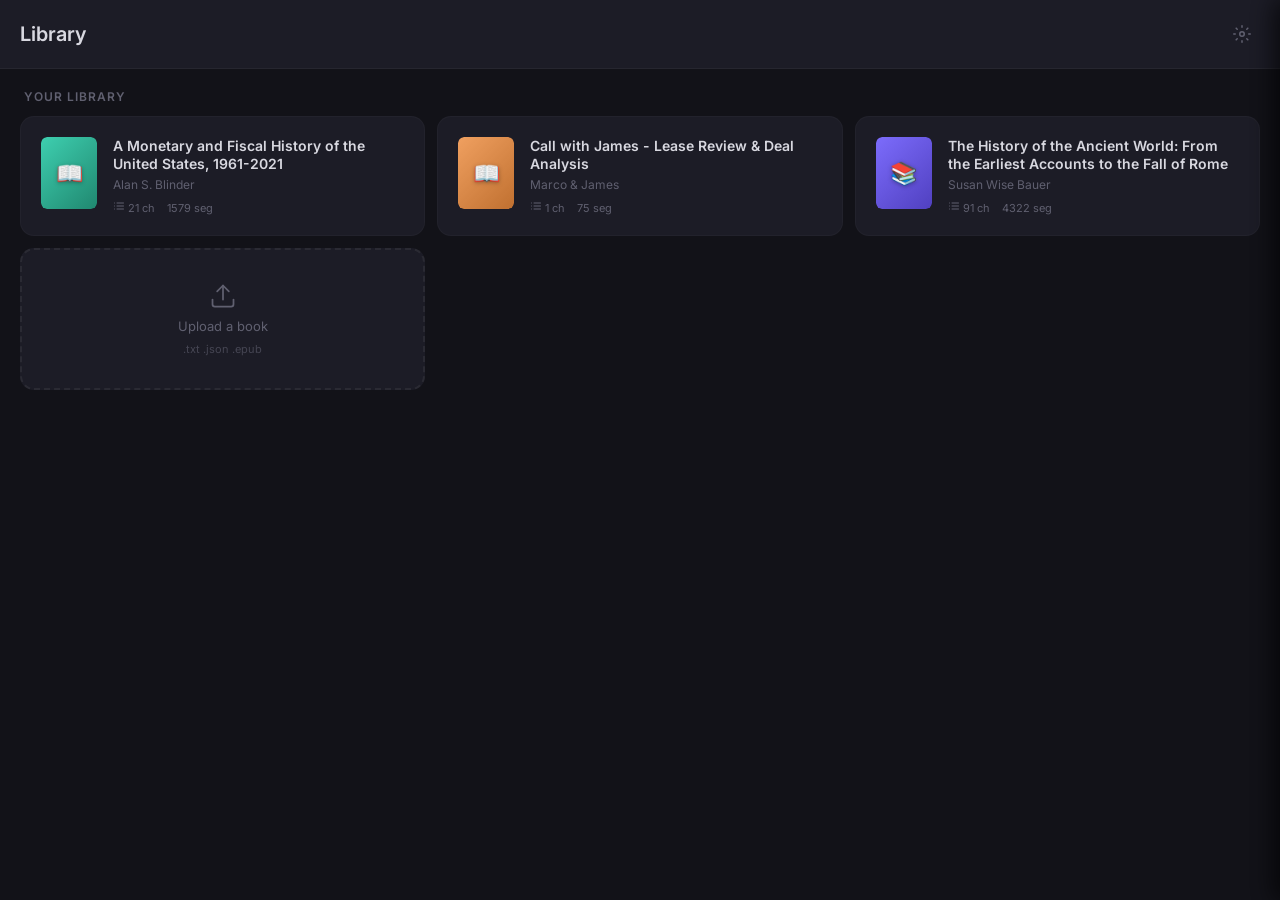
==== index.html @ 86adec60 "Tap shows menu only; Play button hides menu Mobile behavior changes: - Tap on text no longer toggles" ====
<!DOCTYPE html>
<html lang="en">
<head>
  <meta charset="UTF-8">
  <meta name="viewport" content="width=device-width, initial-scale=1.0, user-scalable=no">
  <meta name="theme-color" content="#121218">
  <meta name="apple-mobile-web-app-capable" content="yes">
  <meta name="apple-mobile-web-app-status-bar-style" content="black-translucent">
  <title>Read Aloud</title>
  <link rel="manifest" href="manifest.json">
  <link rel="icon" href="data:image/svg+xml,<svg xmlns='http://www.w3.org/2000/svg' viewBox='0 0 100 100'><text y='.9em' font-size='90'>&#x1F4D6;</text></svg>">
  <link href="https://fonts.googleapis.com/css2?family=Literata:opsz,wght@7..72,300;7..72,400;7..72,500;7..72,600&family=Inter:wght@400;500;600&display=swap" rel="stylesheet">
  <style>
    :root {
      --bg: #121218;
      --surface: #1c1c26;
      --surface-2: #242430;
      --surface-hover: #2a2a38;
      --text: #d8d8e0;
      --text-secondary: #9898a8;
      --text-muted: #606070;
      --accent: #7c6cfc;
      --accent-soft: rgba(124, 108, 252, 0.15);
      --accent-glow: rgba(124, 108, 252, 0.35);
      --highlight: rgba(124, 108, 252, 0.22);
      --speaker-1: #7c6cfc;
      --speaker-2: #3ecfb0;
      --speaker-3: #f0a060;
      --speaker-4: #e06090;
      --danger: #f06060;
      --radius: 14px;
      --radius-sm: 8px;
      --shadow: 0 8px 32px rgba(0,0,0,0.4);
      --font-body: 'Literata', Georgia, serif;
      --font-ui: 'Inter', -apple-system, BlinkMacSystemFont, sans-serif;
      --font-size: 16px;
      --line-height: 1.75;
    }
    [data-theme="light"] {
      --bg: #f8f6f2; --surface: #ffffff; --surface-2: #f0ede8; --surface-hover: #e8e5e0;
      --text: #2a2824; --text-secondary: #5a5850; --text-muted: #908880;
      --accent: #6050d8; --accent-soft: rgba(96,80,216,0.1); --accent-glow: rgba(96,80,216,0.25);
      --highlight: rgba(96,80,216,0.12); --shadow: 0 8px 32px rgba(0,0,0,0.06);
    }
    [data-theme="sepia"] {
      --bg: #f4ead5; --surface: #faf3e4; --surface-2: #efe5cf; --surface-hover: #e8ddc5;
      --text: #3d3428; --text-secondary: #6a5d4e; --text-muted: #9a8d7e;
      --accent: #a07040; --accent-soft: rgba(160,112,64,0.12); --accent-glow: rgba(160,112,64,0.25);
      --highlight: rgba(160,112,64,0.15); --shadow: 0 8px 32px rgba(80,60,20,0.08);
    }
    * { margin:0; padding:0; box-sizing:border-box; }
    body {
      font-family: var(--font-ui);
      background: var(--bg);
      color: var(--text);
      min-height: 100dvh;
      display: flex;
      flex-direction: column;
      transition: background 0.4s, color 0.4s;
      -webkit-tap-highlight-color: transparent;
      overflow: hidden;
    }

    /* ===== LIBRARY VIEW ===== */
    .view { display:none; flex-direction:column; height:100dvh; }
    .view.active { display:flex; }

    .lib-header {
      display:flex; align-items:center; justify-content:space-between;
      padding:16px 20px; background:var(--surface);
      border-bottom:1px solid rgba(128,128,128,0.1);
    }
    .lib-header h1 { font-size:20px; font-weight:600; }
    .lib-body { flex:1; overflow-y:auto; padding:20px; }

    .lib-section-title {
      font-size:12px; font-weight:600; text-transform:uppercase; letter-spacing:1px;
      color:var(--text-muted); margin:24px 0 12px; padding-left:4px;
    }
    .lib-section-title:first-child { margin-top:0; }

    .lib-grid {
      display:grid;
      grid-template-columns: repeat(auto-fill, minmax(280px, 1fr));
      gap:12px;
    }

    .book-card {
      background:var(--surface);
      border-radius:var(--radius);
      padding:20px;
      cursor:pointer;
      transition:all 0.2s;
      border:1px solid rgba(128,128,128,0.06);
      position:relative;
      display:flex;
      gap:16px;
    }
    .book-card:hover { background:var(--surface-hover); transform:translateY(-1px); box-shadow:var(--shadow); }

    .book-cover {
      width:56px; height:72px; border-radius:6px; flex-shrink:0;
      display:flex; align-items:center; justify-content:center;
      font-size:24px; position:relative; overflow:hidden;
    }
    .book-cover-gradient {
      position:absolute; inset:0;
      border-radius:6px;
    }
    .book-cover-icon {
      position:relative; z-index:1; font-size:22px; filter:drop-shadow(0 1px 2px rgba(0,0,0,0.3));
    }

    .book-info { flex:1; min-width:0; }
    .book-title {
      font-size:14px; font-weight:600; line-height:1.3;
      overflow:hidden; text-overflow:ellipsis;
      display:-webkit-box; -webkit-line-clamp:2; -webkit-box-orient:vertical;
    }
    .book-author { font-size:12px; color:var(--text-muted); margin-top:4px; }
    .book-meta {
      font-size:11px; color:var(--text-muted); margin-top:8px;
      display:flex; gap:12px; align-items:center;
    }
    .book-meta svg { width:12px; height:12px; stroke:currentColor; fill:none; stroke-width:2; }

    .book-progress-bar {
      width:100%; height:3px; background:var(--surface-2);
      border-radius:2px; margin-top:8px; overflow:hidden;
    }
    .book-progress-fill { height:100%; background:var(--accent); border-radius:2px; transition:width 0.3s; }

    .book-card-actions {
      position:absolute; top:12px; right:12px;
      display:flex; gap:4px; opacity:0; transition:opacity 0.2s;
    }
    .book-card:hover .book-card-actions { opacity:1; }

    .card-action-btn {
      width:28px; height:28px; border-radius:6px; border:none;
      background:var(--surface-2); color:var(--text-muted);
      cursor:pointer; display:flex; align-items:center; justify-content:center;
      transition:all 0.2s;
    }
    .card-action-btn:hover { background:var(--accent-soft); color:var(--accent); }
    .card-action-btn.danger:hover { background:rgba(240,96,96,0.12); color:var(--danger); }
    .card-action-btn svg { width:14px; height:14px; stroke:currentColor; fill:none; stroke-width:2; stroke-linecap:round; stroke-linejoin:round; }

    /* Upload card */
    .upload-card {
      background:var(--surface);
      border:2px dashed rgba(128,128,128,0.15);
      border-radius:var(--radius);
      padding:32px 20px;
      cursor:pointer;
      transition:all 0.2s;
      display:flex;
      flex-direction:column;
      align-items:center;
      justify-content:center;
      gap:8px;
      text-align:center;
      min-height:120px;
    }
    .upload-card:hover { border-color:var(--accent); background:var(--accent-soft); }
    .upload-card svg { width:28px; height:28px; stroke:var(--text-muted); fill:none; stroke-width:1.5; }
    .upload-card:hover svg { stroke:var(--accent); }
    .upload-card span { font-size:13px; color:var(--text-muted); }
    .upload-card:hover span { color:var(--accent); }
    .upload-card small { font-size:11px; color:var(--text-muted); opacity:0.6; }

    /* ===== READER VIEW ===== */
    .reader-header {
      display:flex; align-items:center; justify-content:space-between;
      padding:10px 20px; background:var(--surface);
      border-bottom:1px solid rgba(128,128,128,0.1);
      z-index:100; flex-shrink:0;
    }
    .reader-header-left { display:flex; align-items:center; gap:12px; min-width:0; }
    .reader-header-left h1 {
      font-size:15px; font-weight:600; white-space:nowrap;
      overflow:hidden; text-overflow:ellipsis; max-width:40vw;
    }
    .back-btn {
      background:none; border:none; color:var(--text-muted); cursor:pointer;
      padding:6px; border-radius:var(--radius-sm); transition:all 0.2s;
      display:flex; align-items:center;
    }
    .back-btn:hover { background:var(--surface-hover); color:var(--text); }
    .back-btn svg { width:20px; height:20px; stroke:currentColor; fill:none; stroke-width:2; stroke-linecap:round; stroke-linejoin:round; }

    .header-actions { display:flex; gap:4px; align-items:center; }

    .icon-btn {
      background:none; border:none; color:var(--text-muted); cursor:pointer;
      width:36px; height:36px; border-radius:var(--radius-sm); transition:all 0.2s;
      display:flex; align-items:center; justify-content:center; position:relative;
    }
    .icon-btn:hover { background:var(--surface-hover); color:var(--text); }
    .icon-btn.active { color:var(--accent); }
    .icon-btn svg { width:18px; height:18px; stroke:currentColor; fill:none; stroke-width:2; stroke-linecap:round; stroke-linejoin:round; }

    .badge { position:absolute; top:4px; right:4px; width:8px; height:8px; background:var(--accent); border-radius:50%; display:none; }
    .badge.show { display:block; }

    /* ===== Visual Summary View ===== */
    .summary-view { max-width:680px; margin:0 auto; padding:32px 24px 100px; }

    .summary-hero {
      background: linear-gradient(135deg, var(--accent-soft), rgba(124,108,252,0.05));
      border-radius: var(--radius);
      padding: 24px;
      margin-bottom: 24px;
      border-left: 4px solid var(--accent);
    }
    .summary-hero-period {
      font-size:11px; font-weight:600; text-transform:uppercase; letter-spacing:1.2px;
      color:var(--accent); margin-bottom:8px;
    }
    .summary-hero-idea {
      font-family:var(--font-body); font-size:18px; line-height:1.5;
      font-weight:500; color:var(--text);
    }

    .summary-section-title {
      font-size:12px; font-weight:600; text-transform:uppercase; letter-spacing:1px;
      color:var(--text-muted); margin:28px 0 14px; padding-left:4px;
    }

    .summary-card {
      background:var(--surface);
      border-radius:var(--radius);
      padding:18px;
      margin-bottom:10px;
      border:1px solid rgba(128,128,128,0.06);
      display:flex;
      gap:14px;
      transition: all 0.2s;
    }
    .summary-card:hover { background:var(--surface-hover); }

    .summary-card-icon {
      font-size:24px; flex-shrink:0; width:40px; height:40px;
      display:flex; align-items:center; justify-content:center;
      background:var(--accent-soft); border-radius:10px;
    }

    .summary-card-body { flex:1; min-width:0; }
    .summary-card-title { font-size:14px; font-weight:600; margin-bottom:4px; }
    .summary-card-text { font-size:13px; line-height:1.55; color:var(--text-secondary); }

    .summary-tags {
      display:flex; flex-wrap:wrap; gap:8px;
    }

    .summary-tag {
      padding:6px 14px; border-radius:20px;
      background:var(--surface); border:1px solid rgba(128,128,128,0.1);
      font-size:12px; color:var(--text-secondary);
    }

    .summary-figures {
      display:flex; flex-wrap:wrap; gap:8px;
    }

    .summary-figure {
      display:flex; align-items:center; gap:6px;
      padding:6px 12px; border-radius:var(--radius-sm);
      background:var(--surface); border:1px solid rgba(128,128,128,0.06);
      font-size:12px; color:var(--text-secondary);
    }

    .summary-figure-avatar {
      width:24px; height:24px; border-radius:50%;
      background:var(--accent-soft); display:flex; align-items:center; justify-content:center;
      font-size:11px; font-weight:600; color:var(--accent);
    }

    .summary-nav {
      display:flex; gap:8px; margin-top:24px;
    }

    .summary-nav-btn {
      flex:1; padding:12px; border-radius:var(--radius-sm); border:none;
      background:var(--surface); color:var(--text-secondary);
      font-size:13px; font-family:var(--font-ui); cursor:pointer;
      transition:all 0.2s; display:flex; align-items:center; justify-content:center; gap:6px;
    }
    .summary-nav-btn:hover { background:var(--surface-hover); color:var(--text); }
    .summary-nav-btn svg { width:16px; height:16px; stroke:currentColor; fill:none; stroke-width:2; }

    /* View toggle button highlight */
    .icon-btn.view-toggle.summary-active { color:var(--accent); background:var(--accent-soft); }

    /* ===== Chat bar (summary mode) ===== */
    .chat-bar {
      position:fixed; bottom:0; left:0; right:0;
      background:var(--surface); border-top:1px solid rgba(128,128,128,0.1);
      padding:10px 16px; padding-bottom:max(10px, env(safe-area-inset-bottom));
      z-index:100; display:none;
    }
    .chat-bar.show { display:block; }

    .chat-input-row {
      display:flex; gap:8px; align-items:flex-end; max-width:680px; margin:0 auto;
    }

    .chat-input {
      flex:1; padding:10px 14px; border-radius:20px;
      border:1px solid rgba(128,128,128,0.15); background:var(--surface-2);
      color:var(--text); font-size:14px; font-family:var(--font-ui);
      outline:none; resize:none; max-height:100px; min-height:40px;
      line-height:1.4; transition:border-color 0.2s;
    }
    .chat-input:focus { border-color:var(--accent); }
    .chat-input::placeholder { color:var(--text-muted); }

    .chat-send {
      width:40px; height:40px; border-radius:50%; border:none;
      background:var(--accent); color:white; cursor:pointer;
      display:flex; align-items:center; justify-content:center;
      transition:all 0.2s; flex-shrink:0;
    }
    .chat-send:hover { box-shadow:0 2px 12px var(--accent-glow); }
    .chat-send:disabled { opacity:0.4; cursor:not-allowed; }
    .chat-send svg { width:18px; height:18px; stroke:currentColor; fill:none; stroke-width:2; stroke-linecap:round; stroke-linejoin:round; }

    /* Chat messages in summary view */
    .chat-history {
      max-width:680px; margin:0 auto; padding:0 24px;
    }

    .chat-msg {
      margin-bottom:12px; padding:10px 14px; border-radius:var(--radius);
      font-size:13px; line-height:1.5; max-width:85%;
    }

    .chat-msg.user {
      background:var(--accent); color:white;
      margin-left:auto; border-bottom-right-radius:4px;
    }

    .chat-msg.ai {
      background:var(--surface); color:var(--text-secondary);
      border:1px solid rgba(128,128,128,0.08);
      border-bottom-left-radius:4px;
    }

    .chat-msg.ai .chat-thinking {
      display:inline-flex; gap:4px; align-items:center;
    }

    .chat-msg.ai .chat-thinking span {
      width:6px; height:6px; background:var(--text-muted); border-radius:50%;
      animation:chatPulse 1.2s ease-in-out infinite;
    }
    .chat-msg.ai .chat-thinking span:nth-child(2) { animation-delay:0.2s; }
    .chat-msg.ai .chat-thinking span:nth-child(3) { animation-delay:0.4s; }

    @keyframes chatPulse {
      0%,80%,100% { opacity:0.3; transform:scale(0.8); }
      40% { opacity:1; transform:scale(1); }
    }

    /* API key setting */
    .api-key-input {
      background:var(--surface-2); color:var(--text); border:1px solid rgba(128,128,128,0.15);
      padding:6px 10px; border-radius:var(--radius-sm); font-size:12px;
      font-family:var(--font-ui); width:100%; outline:none;
      letter-spacing:1px;
    }
    .api-key-input:focus { border-color:var(--accent); }

    .api-key-status {
      font-size:11px; margin-top:4px; display:flex; align-items:center; gap:4px;
    }
    .api-key-dot { width:6px; height:6px; border-radius:50%; }
    .api-key-dot.set { background:#3ecfb0; }
    .api-key-dot.unset { background:var(--text-muted); }

    /* Summary generating overlay */
    .summary-generating {
      display:flex; align-items:center; justify-content:center; gap:10px;
      padding:20px; color:var(--text-muted); font-size:13px;
    }
    .summary-generating .spinner { width:20px; height:20px; border-width:2px; }

    /* ===== Instructions editor ===== */
    .instructions-textarea {
      width:100%; min-height:180px; padding:12px 14px; border-radius:var(--radius-sm);
      border:1px solid rgba(128,128,128,0.15); background:var(--surface-2);
      color:var(--text); font-size:13px; font-family:var(--font-ui);
      line-height:1.7; outline:none; resize:vertical; transition:border-color 0.2s;
    }
    .instructions-textarea:focus { border-color:var(--accent); }
    .instructions-textarea::placeholder { color:var(--text-muted); }

    .instructions-hint {
      font-size:11px; color:var(--text-muted); margin-top:6px; line-height:1.5;
    }

    .process-all-btn {
      width:100%; padding:12px; border-radius:var(--radius-sm); border:none;
      background:var(--accent); color:white; font-size:13px; font-weight:500;
      font-family:var(--font-ui); cursor:pointer; transition:all 0.2s;
      display:flex; align-items:center; justify-content:center; gap:8px;
      margin-top:12px;
    }
    .process-all-btn:hover { box-shadow:0 4px 16px var(--accent-glow); }
    .process-all-btn:disabled { opacity:0.5; cursor:not-allowed; }
    .process-all-btn svg { width:16px; height:16px; stroke:currentColor; fill:none; stroke-width:2; }

    .process-progress {
      margin-top:10px; display:none;
    }
    .process-progress.show { display:block; }
    .process-progress-text { font-size:12px; color:var(--text-muted); margin-bottom:6px; }
    .process-progress-bar {
      width:100%; height:6px; background:var(--surface-2); border-radius:3px; overflow:hidden;
    }
    .process-progress-fill {
      height:100%; background:var(--accent); border-radius:3px; transition:width 0.3s;
    }
    .process-progress-log {
      margin-top:8px; max-height:120px; overflow-y:auto;
      font-size:11px; color:var(--text-muted); line-height:1.6;
    }
    .process-progress-log .log-ok { color:#3ecfb0; }
    .process-progress-log .log-err { color:var(--danger); }

    /* ===== Account section ===== */
    .account-box {
      background: linear-gradient(135deg, var(--accent-soft), rgba(62,207,176,0.08));
      border-radius: var(--radius);
      padding: 16px;
      margin-bottom: 16px;
      border: 1px solid rgba(128,128,128,0.08);
    }

    .account-signed-out, .account-signed-in { display:none; }
    .account-box.signed-out .account-signed-out { display:block; }
    .account-box.signed-in .account-signed-in { display:block; }

    .account-title {
      font-size:14px; font-weight:600; margin-bottom:4px;
      display:flex; align-items:center; gap:8px;
    }
    .account-subtitle { font-size:12px; color:var(--text-secondary); margin-bottom:12px; line-height:1.5; }

    .google-signin-btn {
      width:100%; padding:10px 16px; border-radius:var(--radius-sm); border:none;
      background:#fff; color:#1f1f1f; cursor:pointer;
      font-size:14px; font-weight:500; font-family:var(--font-ui);
      display:flex; align-items:center; justify-content:center; gap:10px;
      transition:all 0.2s; box-shadow:0 1px 3px rgba(0,0,0,0.12);
    }
    .google-signin-btn:hover { box-shadow:0 2px 8px rgba(0,0,0,0.16); }
    .google-signin-btn:disabled { opacity:0.5; cursor:not-allowed; }
    .google-signin-btn svg { width:18px; height:18px; }

    .setup-firebase-btn {
      width:100%; padding:10px 16px; border-radius:var(--radius-sm); border:none;
      background:var(--surface-2); color:var(--text); cursor:pointer;
      font-size:13px; font-family:var(--font-ui); transition:all 0.2s;
      margin-top:8px;
    }
    .setup-firebase-btn:hover { background:var(--surface-hover); }

    .user-info {
      display:flex; align-items:center; gap:12px; margin-bottom:12px;
    }
    .user-avatar {
      width:40px; height:40px; border-radius:50%;
      background:var(--accent); color:white;
      display:flex; align-items:center; justify-content:center;
      font-weight:600; font-size:16px; flex-shrink:0;
      background-size:cover; background-position:center;
    }
    .user-details { flex:1; min-width:0; }
    .user-name { font-size:14px; font-weight:600; overflow:hidden; text-overflow:ellipsis; white-space:nowrap; }
    .user-email { font-size:12px; color:var(--text-muted); overflow:hidden; text-overflow:ellipsis; white-space:nowrap; }

    .sync-status {
      font-size:11px; color:var(--text-muted); display:flex; align-items:center; gap:6px;
      margin-top:8px;
    }
    .sync-status .sync-dot {
      width:8px; height:8px; border-radius:50%; background:#3ecfb0;
    }
    .sync-status.syncing .sync-dot { background:var(--accent); animation:chatPulse 1s ease-in-out infinite; }
    .sync-status.error .sync-dot { background:var(--danger); }

    .sign-out-btn {
      width:100%; padding:8px 16px; border-radius:var(--radius-sm); border:1px solid rgba(128,128,128,0.15);
      background:none; color:var(--text-secondary); cursor:pointer;
      font-size:12px; font-family:var(--font-ui); transition:all 0.2s;
    }
    .sign-out-btn:hover { background:var(--surface-hover); color:var(--text); }

    /* Firebase setup modal */
    .setup-modal-overlay {
      display:none; position:fixed; inset:0; background:rgba(0,0,0,0.6); backdrop-filter:blur(4px);
      z-index:600; align-items:center; justify-content:center; padding:20px;
    }
    .setup-modal-overlay.show { display:flex; }

    .setup-modal {
      background:var(--surface); border-radius:var(--radius); max-width:520px; width:100%;
      max-height:90vh; overflow-y:auto;
    }
    .setup-modal-header {
      display:flex; align-items:center; justify-content:space-between;
      padding:16px 20px; border-bottom:1px solid rgba(128,128,128,0.1);
      position:sticky; top:0; background:var(--surface); z-index:1;
    }
    .setup-modal-header h3 { font-size:16px; font-weight:600; }
    .setup-modal-body { padding:20px; }

    .setup-step {
      margin-bottom:16px; padding-left:28px; position:relative;
    }
    .setup-step-num {
      position:absolute; left:0; top:0;
      width:22px; height:22px; border-radius:50%;
      background:var(--accent-soft); color:var(--accent);
      display:flex; align-items:center; justify-content:center;
      font-weight:600; font-size:12px;
    }
    .setup-step-title { font-size:13px; font-weight:600; margin-bottom:4px; }
    .setup-step-body { font-size:12px; color:var(--text-secondary); line-height:1.6; }
    .setup-step-body a { color:var(--accent); text-decoration:none; }
    .setup-step-body a:hover { text-decoration:underline; }
    .setup-step-body code {
      background:var(--surface-2); padding:2px 6px; border-radius:4px;
      font-family:Consolas, monospace; font-size:11px;
    }

    .firebase-config-textarea {
      width:100%; min-height:140px; padding:12px; border-radius:var(--radius-sm);
      border:1px solid rgba(128,128,128,0.15); background:var(--surface-2);
      color:var(--text); font-size:11px; font-family:Consolas, monospace;
      line-height:1.5; outline:none; resize:vertical; margin-top:12px;
    }
    .firebase-config-textarea:focus { border-color:var(--accent); }

    .setup-modal-actions {
      display:flex; gap:8px; margin-top:16px;
    }
    .setup-modal-actions button {
      flex:1; padding:10px 16px; border-radius:var(--radius-sm); border:none;
      font-size:13px; font-family:var(--font-ui); cursor:pointer; transition:all 0.2s;
    }
    .setup-modal-cancel { background:var(--surface-2); color:var(--text-muted); }
    .setup-modal-cancel:hover { background:var(--surface-hover); color:var(--text); }
    .setup-modal-save { background:var(--accent); color:white; }
    .setup-modal-save:hover { box-shadow:0 2px 12px var(--accent-glow); }
    .setup-modal-save:disabled { opacity:0.5; cursor:not-allowed; }

    /* Reader area */
    .reader { flex:1; overflow-y:auto; overflow-x:hidden; scroll-behavior:smooth; overscroll-behavior:contain; }
    .reader-content { max-width:680px; margin:0 auto; padding:32px 24px 280px; }

    .seg {
      margin-bottom:20px; padding:14px 18px; border-radius:var(--radius);
      border-left:3px solid transparent; transition:all 0.35s; cursor:pointer; position:relative;
    }
    .seg:hover { background:var(--accent-soft); }
    .seg.active { background:var(--highlight); border-left-color:var(--accent); }

    .seg-speaker {
      font-family:var(--font-ui); font-size:11px; font-weight:600;
      text-transform:uppercase; letter-spacing:0.8px; margin-bottom:6px;
      display:flex; align-items:center; gap:8px;
    }
    .seg-speaker .ts { font-weight:400; opacity:0.5; font-variant-numeric:tabular-nums; letter-spacing:0; }

    .seg-body {
      font-family:var(--font-body); font-size:var(--font-size);
      line-height:var(--line-height); color:var(--text);
    }
    .seg-body .sentence { transition:background 0.25s; border-radius:3px; padding:0 1px; }
    .seg.active .sentence.current { background:var(--accent-glow); }

    .seg.bookmarked::before {
      content:''; position:absolute; top:10px; right:10px;
      width:7px; height:7px; background:var(--accent); border-radius:50%;
    }

    /* Controls */
    .controls-wrapper {
      position:fixed; bottom:0; left:0; right:0; background:var(--surface);
      border-top:1px solid rgba(128,128,128,0.1); z-index:100;
      padding-bottom:max(12px, env(safe-area-inset-bottom)); transition:background 0.4s;
    }

    .progress-bar { width:100%; height:32px; padding:12px 20px 0; cursor:pointer; display:flex; align-items:flex-start; }
    .progress-track { width:100%; height:4px; background:var(--surface-2); border-radius:2px; position:relative; transition:height 0.15s; }
    .progress-bar:hover .progress-track { height:6px; }
    .progress-fill { height:100%; background:var(--accent); border-radius:2px; transition:width 0.3s; position:relative; }
    .progress-fill::after {
      content:''; position:absolute; right:-7px; top:50%; transform:translateY(-50%) scale(0);
      width:14px; height:14px; background:var(--accent); border-radius:50%;
      transition:transform 0.15s; box-shadow:0 0 8px var(--accent-glow);
    }
    .progress-bar:hover .progress-fill::after { transform:translateY(-50%) scale(1); }

    .progress-meta { display:flex; justify-content:space-between; padding:4px 20px 0; font-size:11px; color:var(--text-muted); font-variant-numeric:tabular-nums; }

    .controls { display:flex; align-items:center; justify-content:center; gap:8px; padding:8px 0 4px; }

    .ctrl {
      background:none; border:none; color:var(--text-secondary); cursor:pointer;
      border-radius:50%; display:flex; align-items:center; justify-content:center; transition:all 0.2s;
    }
    .ctrl:hover { color:var(--text); transform:scale(1.08); }
    .ctrl:active { transform:scale(0.94); }
    .ctrl svg { stroke:currentColor; fill:none; stroke-width:2; stroke-linecap:round; stroke-linejoin:round; }
    .ctrl.sm { width:36px; height:36px; }
    .ctrl.sm svg { width:18px; height:18px; }
    .ctrl.md { width:44px; height:44px; }
    .ctrl.md svg { width:22px; height:22px; }
    .ctrl.play-btn {
      width:56px; height:56px; background:var(--accent); color:white;
      box-shadow:0 4px 20px var(--accent-glow);
    }
    .ctrl.play-btn:hover { box-shadow:0 6px 28px var(--accent-glow); }
    .ctrl.play-btn svg { width:24px; height:24px; fill:white; stroke:white; }

    .controls-meta { display:flex; align-items:center; justify-content:center; gap:20px; padding:4px 0; }

    .meta-chip {
      font-size:12px; font-weight:500; color:var(--text-muted); cursor:pointer;
      padding:4px 10px; border-radius:6px; border:none; background:none;
      transition:all 0.2s; font-family:var(--font-ui); display:flex; align-items:center; gap:5px;
    }
    .meta-chip:hover { background:var(--surface-hover); color:var(--text); }
    .meta-chip.active { color:var(--accent); }
    .meta-chip svg { width:14px; height:14px; stroke:currentColor; fill:none; stroke-width:2; stroke-linecap:round; stroke-linejoin:round; }

    .kb-hint { text-align:center; padding:2px 0 6px; font-size:10px; color:var(--text-muted); opacity:0.6; }
    .kb-hint kbd { background:var(--surface-2); padding:1px 5px; border-radius:3px; font-family:var(--font-ui); font-size:9px; }

    /* ===== Panels ===== */
    .panel-overlay { display:none; position:fixed; inset:0; background:rgba(0,0,0,0.5); z-index:200; backdrop-filter:blur(4px); }
    .panel-overlay.show { display:block; }

    .panel { position:fixed; z-index:201; background:var(--surface); overflow-y:auto; transition:transform 0.3s ease; }
    .panel-right { top:0; right:0; bottom:0; width:320px; max-width:88vw; box-shadow:-4px 0 24px rgba(0,0,0,0.3); transform:translateX(100%); }
    .panel-right.show { transform:translateX(0); }
    .panel-top { top:0; left:0; right:0; max-height:70vh; border-radius:0 0 var(--radius) var(--radius); box-shadow:0 4px 24px rgba(0,0,0,0.3); transform:translateY(-100%); }
    .panel-top.show { transform:translateY(0); }

    .panel-header {
      display:flex; align-items:center; justify-content:space-between;
      padding:16px 20px; border-bottom:1px solid rgba(128,128,128,0.1);
      position:sticky; top:0; background:var(--surface); z-index:1;
    }
    .panel-header h3 { font-size:15px; font-weight:600; }
    .panel-body { padding:12px 16px; }

    .toc-item {
      display:flex; align-items:center; gap:12px; padding:10px 12px;
      border-radius:var(--radius-sm); cursor:pointer; transition:background 0.2s; font-size:13px;
    }
    .toc-item:hover { background:var(--surface-hover); }
    .toc-item.current { color:var(--accent); font-weight:500; }
    .toc-num { font-size:11px; color:var(--text-muted); min-width:24px; font-variant-numeric:tabular-nums; }
    .toc-text { flex:1; overflow:hidden; text-overflow:ellipsis; white-space:nowrap; }

    .bm-item { padding:10px 12px; border-radius:var(--radius-sm); cursor:pointer; transition:background 0.2s; margin-bottom:4px; }
    .bm-item:hover { background:var(--surface-hover); }
    .bm-item-speaker { font-size:11px; font-weight:600; text-transform:uppercase; letter-spacing:0.5px; }
    .bm-item-text { font-size:13px; color:var(--text-secondary); margin-top:4px; display:-webkit-box; -webkit-line-clamp:2; -webkit-box-orient:vertical; overflow:hidden; }
    .bm-item-remove { float:right; cursor:pointer; color:var(--text-muted); font-size:12px; padding:2px 6px; border-radius:4px; }
    .bm-item-remove:hover { background:rgba(240,96,96,0.15); color:var(--danger); }

    /* Settings */
    .setting-row { display:flex; align-items:center; justify-content:space-between; padding:12px 0; border-bottom:1px solid rgba(128,128,128,0.06); }
    .setting-label { font-size:13px; color:var(--text-secondary); }
    .setting-control { display:flex; align-items:center; gap:8px; }

    .theme-btn { width:32px; height:32px; border-radius:50%; border:2px solid transparent; cursor:pointer; transition:all 0.2s; }
    .theme-btn:hover { transform:scale(1.1); }
    .theme-btn.active { border-color:var(--accent); }
    .theme-btn[data-t="dark"] { background:#1c1c26; }
    .theme-btn[data-t="light"] { background:#f8f6f2; }
    .theme-btn[data-t="sepia"] { background:#f4ead5; }

    .font-btn {
      width:32px; height:32px; border-radius:var(--radius-sm); border:1px solid rgba(128,128,128,0.2);
      background:none; color:var(--text); cursor:pointer; font-family:var(--font-ui);
      font-weight:600; font-size:14px; display:flex; align-items:center; justify-content:center; transition:all 0.2s;
    }
    .font-btn:hover { background:var(--surface-hover); }
    .font-size-label { font-size:13px; font-variant-numeric:tabular-nums; min-width:36px; text-align:center; }

    .speed-picker { display:flex; gap:4px; flex-wrap:wrap; padding:8px 0; }
    .speed-opt {
      padding:6px 12px; border-radius:6px; border:1px solid rgba(128,128,128,0.15);
      background:none; color:var(--text-secondary); cursor:pointer; font-size:13px;
      font-family:var(--font-ui); transition:all 0.2s;
    }
    .speed-opt:hover { background:var(--surface-hover); }
    .speed-opt.active { background:var(--accent-soft); color:var(--accent); border-color:var(--accent); }

    .sleep-display { display:flex; gap:6px; flex-wrap:wrap; }
    .sleep-opt {
      padding:6px 14px; border-radius:20px; border:1px solid rgba(128,128,128,0.15);
      background:none; color:var(--text-secondary); cursor:pointer; font-size:12px;
      font-family:var(--font-ui); transition:all 0.2s;
    }
    .sleep-opt:hover { background:var(--surface-hover); }
    .sleep-opt.active { background:var(--accent-soft); color:var(--accent); border-color:var(--accent); }

    .voice-select {
      background:var(--surface-2); color:var(--text); border:1px solid rgba(128,128,128,0.15);
      padding:6px 10px; border-radius:var(--radius-sm); font-size:13px;
      font-family:var(--font-ui); cursor:pointer; width:100%; outline:none;
    }

    /* Toast */
    .toast {
      position:fixed; bottom:260px; left:50%; transform:translateX(-50%) translateY(12px);
      background:var(--surface-2); color:var(--text); padding:10px 20px; border-radius:var(--radius-sm);
      font-size:13px; box-shadow:var(--shadow); opacity:0; transition:all 0.3s; z-index:400; pointer-events:none;
    }
    .toast.show { opacity:1; transform:translateX(-50%) translateY(0); }

    /* Confirm dialog */
    .confirm-overlay {
      display:none; position:fixed; inset:0; background:rgba(0,0,0,0.6);
      z-index:500; align-items:center; justify-content:center; backdrop-filter:blur(4px);
    }
    .confirm-overlay.show { display:flex; }
    .confirm-box { background:var(--surface); border-radius:var(--radius); padding:24px; max-width:360px; width:90%; text-align:center; }
    .confirm-box h3 { margin-bottom:8px; }
    .confirm-box p { font-size:13px; color:var(--text-secondary); margin-bottom:20px; }
    .confirm-actions { display:flex; gap:8px; justify-content:center; }
    .confirm-btn {
      padding:8px 24px; border-radius:var(--radius-sm); border:none; cursor:pointer;
      font-size:13px; font-family:var(--font-ui); transition:all 0.2s;
    }
    .confirm-btn.cancel { background:var(--surface-2); color:var(--text-muted); }
    .confirm-btn.cancel:hover { background:var(--surface-hover); color:var(--text); }
    .confirm-btn.danger { background:rgba(240,96,96,0.15); color:var(--danger); }
    .confirm-btn.danger:hover { background:rgba(240,96,96,0.25); }

    /* Scrollbar */
    .reader::-webkit-scrollbar, .lib-body::-webkit-scrollbar { width:5px; }
    .reader::-webkit-scrollbar-track, .lib-body::-webkit-scrollbar-track { background:transparent; }
    .reader::-webkit-scrollbar-thumb, .lib-body::-webkit-scrollbar-thumb { background:rgba(128,128,128,0.15); border-radius:3px; }

    /* Responsive */
    @media (max-width:480px) {
      .lib-header { padding:12px 16px; }
      .reader-header { padding:8px 14px; }
      .kb-hint { display:none; }
      .lib-grid { grid-template-columns:1fr; }
      .book-card-actions { opacity:1; }
    }
    @media (min-width:1024px) {
      .reader-content { max-width:720px; padding:48px 32px 300px; }
      .lib-grid { grid-template-columns:repeat(auto-fill, minmax(320px, 1fr)); }
    }

    /* ===== Mobile Minimal Mode (text reader only) ===== */
    @media (max-width:768px) {
      /* Chrome overlays the text as a floating layer - never affects layout */
      body.reader-open:not(.summary-mode) #readerView.active .reader-header {
        position: fixed;
        top: 0; left: 0; right: 0;
        z-index: 110;
        transform: translateY(-100%);
        opacity: 0;
        pointer-events: none;
        transition: opacity 0.3s ease, transform 0.3s ease;
      }
      body.reader-open:not(.summary-mode):not(.tutorial-open).chrome-visible #readerView.active .reader-header {
        transform: translateY(0);
        opacity: 1;
        pointer-events: auto;
      }

      body.reader-open:not(.summary-mode) #readerView.active .controls-wrapper {
        transform: translateY(100%);
        opacity: 0;
        pointer-events: none;
        transition: opacity 0.3s ease, transform 0.3s ease;
      }
      body.reader-open:not(.summary-mode):not(.tutorial-open).chrome-visible #readerView.active .controls-wrapper {
        transform: translateY(0);
        opacity: 1;
        pointer-events: auto;
      }

      /* Reader fills the entire screen since chrome is an overlay */
      body.reader-open:not(.summary-mode) #readerView.active .reader {
        padding-top: 0;
        touch-action: none;
        overscroll-behavior: none;
      }
      body.reader-open:not(.summary-mode) #readerView.active .reader-content {
        touch-action: none;
        padding: 72px 22px 120px;
        max-width: 100%;
        font-size: 17px;
      }

      /* ----- Text appearance (CONSTANT - never changes with chrome state) ----- */
      body.reader-open:not(.summary-mode) .seg {
        opacity: 0.3;
        transition: opacity 0.5s ease;
        background: none !important;
        border-left-color: transparent !important;
        padding: 10px 0 !important;
        margin-bottom: 12px;
      }
      body.reader-open:not(.summary-mode) .seg.active {
        opacity: 1;
        background: none !important;
        border-left-color: transparent !important;
      }
      body.reader-open:not(.summary-mode) .seg:hover {
        background: none !important;
      }
      body.reader-open:not(.summary-mode) .seg.active .sentence.current {
        background: var(--accent-glow);
        box-shadow: 0 0 0 4px var(--accent-glow);
        border-radius: 6px;
      }
      body.reader-open:not(.summary-mode) .seg-speaker {
        opacity: 0.5;
      }

      /* Extra soft fade at top/bottom so the chrome bleeds nicely over text */
      body.reader-open:not(.summary-mode).chrome-visible #readerView.active .reader-content::before,
      body.reader-open:not(.summary-mode).chrome-visible #readerView.active .reader-content::after {
        content: '';
        position: fixed;
        left: 0; right: 0;
        height: 40px;
        pointer-events: none;
        z-index: 105;
        opacity: 0;
        animation: fadeInQuick 0.3s ease forwards;
      }
      body.reader-open:not(.summary-mode).chrome-visible #readerView.active .reader-content::before {
        top: 56px;
        background: linear-gradient(to bottom, var(--bg), transparent);
      }
      body.reader-open:not(.summary-mode).chrome-visible #readerView.active .reader-content::after {
        bottom: 180px;
        background: linear-gradient(to top, var(--bg), transparent);
      }
    }
    @keyframes fadeInQuick { to { opacity: 1; } }

    /* Subtle tap feedback - small icon near top, fades quickly */
    .tap-feedback {
      position: fixed;
      top: 70px; left: 50%;
      transform: translateX(-50%) scale(0.85);
      width: 52px; height: 52px;
      background: var(--accent);
      color: #fff;
      border-radius: 50%;
      display: flex; align-items: center; justify-content: center;
      pointer-events: none;
      opacity: 0;
      transition: opacity 0.2s ease, transform 0.2s ease;
      z-index: 500;
      box-shadow: 0 4px 16px var(--accent-glow);
    }
    .tap-feedback.show {
      opacity: 1;
      transform: translateX(-50%) scale(1);
    }
    .tap-feedback svg { width: 22px; height: 22px; stroke: #fff; fill: #fff; }
    /* Hide tap feedback on swipe (since chrome appears, that's the feedback) */
    body.chrome-visible .tap-feedback.show { opacity: 0; }

    /* Reveal hint - tiny arrow at top when chrome is hidden */
    .reveal-hint {
      display: none;
      position: fixed;
      top: 6px; left: 50%;
      transform: translateX(-50%);
      width: 36px; height: 4px;
      background: var(--text-muted);
      opacity: 0.35;
      border-radius: 2px;
      z-index: 50;
      pointer-events: none;
      transition: opacity 0.3s;
    }
    @media (max-width:768px) {
      body.reader-open:not(.chrome-visible):not(.summary-mode) .reveal-hint {
        display: block;
      }
    }

    /* Status indicator when playing on mobile minimal */
    .play-indicator {
      display: none;
      position: fixed;
      bottom: 18px; left: 50%;
      transform: translateX(-50%);
      background: var(--accent);
      color: white;
      width: 44px; height: 44px;
      border-radius: 50%;
      align-items: center; justify-content: center;
      z-index: 50;
      box-shadow: 0 4px 16px var(--accent-glow);
      opacity: 0;
      transition: opacity 0.4s ease;
      pointer-events: none;
    }
    @media (max-width:768px) {
      body.reader-open:not(.chrome-visible):not(.summary-mode).is-playing .play-indicator {
        display: flex;
        opacity: 0;
        animation: playPulse 2s ease-out;
        animation-fill-mode: forwards;
      }
    }
    @keyframes playPulse {
      0% { opacity: 0; }
      20% { opacity: 0.85; }
      80% { opacity: 0.3; }
      100% { opacity: 0; }
    }
    .play-indicator svg { width: 20px; height: 20px; fill: white; stroke: white; }

    /* ===== Tutorial overlay (first view / refresh on mobile) ===== */
    .tutorial-overlay {
      display: none;
      position: fixed;
      inset: 0;
      background: rgba(0,0,0,0.75);
      backdrop-filter: blur(8px);
      z-index: 550;
      align-items: center;
      justify-content: center;
      padding: 24px;
      opacity: 0;
      transition: opacity 0.35s ease;
    }
    .tutorial-overlay.show { display: flex; opacity: 1; }

    [data-theme="light"] .tutorial-overlay { background: rgba(0,0,0,0.55); }
    [data-theme="sepia"] .tutorial-overlay { background: rgba(50,40,20,0.55); }

    .tutorial-card {
      background: var(--surface);
      border-radius: 18px;
      padding: 28px 24px 20px;
      max-width: 360px;
      width: 100%;
      box-shadow: 0 20px 60px rgba(0,0,0,0.5);
      transform: translateY(20px);
      transition: transform 0.35s ease;
    }
    .tutorial-overlay.show .tutorial-card { transform: translateY(0); }

    .tutorial-title {
      font-family: var(--font-body);
      font-size: 22px;
      font-weight: 600;
      margin-bottom: 4px;
      text-align: center;
    }
    .tutorial-subtitle {
      font-size: 13px;
      color: var(--text-muted);
      text-align: center;
      margin-bottom: 24px;
    }

    .tutorial-gesture {
      display: flex;
      align-items: center;
      gap: 16px;
      padding: 12px 4px;
      border-bottom: 1px solid rgba(128,128,128,0.08);
    }
    .tutorial-gesture:last-of-type { border-bottom: none; }

    .tutorial-icon {
      width: 48px;
      height: 48px;
      flex-shrink: 0;
      background: var(--accent-soft);
      color: var(--accent);
      border-radius: 12px;
      display: flex;
      align-items: center;
      justify-content: center;
      position: relative;
      overflow: hidden;
    }
    .tutorial-icon svg {
      width: 26px; height: 26px;
      stroke: currentColor;
      fill: none;
      stroke-width: 2;
      stroke-linecap: round;
      stroke-linejoin: round;
    }

    /* Animated finger for gestures */
    .tutorial-finger {
      position: absolute;
      width: 10px;
      height: 10px;
      background: var(--accent);
      border-radius: 50%;
      box-shadow: 0 0 0 4px var(--accent-glow);
    }

    @keyframes fingerTap {
      0%, 100% { transform: scale(1); opacity: 1; }
      50% { transform: scale(0.5); opacity: 0.5; }
    }
    @keyframes fingerSwipeLeft {
      0% { transform: translateX(12px); opacity: 0; }
      20% { opacity: 1; }
      80% { opacity: 1; }
      100% { transform: translateX(-12px); opacity: 0; }
    }
    @keyframes fingerSwipeRight {
      0% { transform: translateX(-12px); opacity: 0; }
      20% { opacity: 1; }
      80% { opacity: 1; }
      100% { transform: translateX(12px); opacity: 0; }
    }
    @keyframes fingerSwipeDown {
      0% { transform: translateY(-12px); opacity: 0; }
      20% { opacity: 1; }
      80% { opacity: 1; }
      100% { transform: translateY(12px); opacity: 0; }
    }
    @keyframes fingerSwipeUp {
      0% { transform: translateY(12px); opacity: 0; }
      20% { opacity: 1; }
      80% { opacity: 1; }
      100% { transform: translateY(-12px); opacity: 0; }
    }
    .tutorial-icon.swipe-up .tutorial-finger { animation: fingerSwipeUp 1.4s ease-in-out infinite; }

    .tutorial-icon.tap .tutorial-finger { animation: fingerTap 1.4s ease-in-out infinite; }
    .tutorial-icon.swipe-left .tutorial-finger { animation: fingerSwipeLeft 1.4s ease-in-out infinite; }
    .tutorial-icon.swipe-right .tutorial-finger { animation: fingerSwipeRight 1.4s ease-in-out infinite; }
    .tutorial-icon.swipe-down .tutorial-finger { animation: fingerSwipeDown 1.4s ease-in-out infinite; }


    .tutorial-text { flex: 1; min-width: 0; }
    .tutorial-action { font-size: 15px; font-weight: 600; margin-bottom: 2px; }
    .tutorial-desc { font-size: 12px; color: var(--text-secondary); line-height: 1.4; }

    .tutorial-btn {
      width: 100%;
      padding: 12px;
      border-radius: var(--radius-sm);
      border: none;
      background: var(--accent);
      color: white;
      font-size: 14px;
      font-weight: 500;
      font-family: var(--font-ui);
      cursor: pointer;
      margin-top: 20px;
      transition: all 0.2s;
    }
    .tutorial-btn:hover { box-shadow: 0 4px 16px var(--accent-glow); }
    .tutorial-btn:active { transform: scale(0.98); }

    .tutorial-dont-show {
      display: flex;
      align-items: center;
      justify-content: center;
      gap: 6px;
      font-size: 11px;
      color: var(--text-muted);
      margin-top: 10px;
      cursor: pointer;
      padding: 6px;
      user-select: none;
    }
    .tutorial-dont-show input { accent-color: var(--accent); }

    /* Loading spinner */
    .loading { display:flex; align-items:center; justify-content:center; padding:40px; }
    .spinner {
      width:32px; height:32px; border:3px solid var(--surface-2);
      border-top-color:var(--accent); border-radius:50%;
      animation:spin 0.8s linear infinite;
    }
    @keyframes spin { to { transform:rotate(360deg); } }

    /* Hidden file input */
    #fileInput { display:none; }
  </style>
</head>
<body data-theme="dark">

  <!-- ===== LIBRARY VIEW ===== -->
  <div class="view active" id="libraryView">
    <div class="lib-header">
      <h1>Library</h1>
      <div class="header-actions">
        <button class="icon-btn" id="libSettingsBtn" title="Settings">
          <svg viewBox="0 0 24 24"><circle cx="12" cy="12" r="3"/><path d="M12 1v2M12 21v2M4.22 4.22l1.42 1.42M18.36 18.36l1.42 1.42M1 12h2M21 12h2M4.22 19.78l1.42-1.42M18.36 5.64l1.42-1.42"/></svg>
        </button>
      </div>
    </div>
    <div class="lib-body" id="libBody"></div>
  </div>

  <!-- ===== READER VIEW ===== -->
  <div class="view" id="readerView">
    <div class="reader-header">
      <div class="reader-header-left">
        <button class="back-btn" id="backBtn" title="Back to Library">
          <svg viewBox="0 0 24 24"><polyline points="15 18 9 12 15 6"/></svg>
        </button>
        <h1 id="readerTitle">-</h1>
      </div>
      <div class="header-actions">
        <button class="icon-btn view-toggle" id="viewToggleBtn" title="Switch to visual summary">
          <svg viewBox="0 0 24 24" id="viewToggleIcon"><rect x="3" y="3" width="7" height="7" rx="1"/><rect x="14" y="3" width="7" height="7" rx="1"/><rect x="3" y="14" width="7" height="7" rx="1"/><rect x="14" y="14" width="7" height="7" rx="1"/></svg>
        </button>
        <button class="icon-btn" id="tocBtn" title="Chapters">
          <svg viewBox="0 0 24 24"><path d="M8 6h13M8 12h13M8 18h13M3 6h.01M3 12h.01M3 18h.01"/></svg>
        </button>
        <button class="icon-btn" id="bookmarkListBtn" title="Bookmarks">
          <svg viewBox="0 0 24 24"><path d="m19 21-7-4-7 4V5a2 2 0 0 1 2-2h10a2 2 0 0 1 2 2z"/></svg>
          <span class="badge" id="bmBadge"></span>
        </button>
        <button class="icon-btn" id="readerSettingsBtn" title="Settings">
          <svg viewBox="0 0 24 24"><circle cx="12" cy="12" r="3"/><path d="M12 1v2M12 21v2M4.22 4.22l1.42 1.42M18.36 18.36l1.42 1.42M1 12h2M21 12h2M4.22 19.78l1.42-1.42M18.36 5.64l1.42-1.42"/></svg>
        </button>
      </div>
    </div>

    <div class="reader" id="reader">
      <div class="reader-content" id="readerContent"></div>
    </div>

    <div class="controls-wrapper" id="controlsWrapper">
      <div class="progress-bar" id="progressBar">
        <div class="progress-track">
          <div class="progress-fill" id="progressFill" style="width:0%"></div>
        </div>
      </div>
      <div class="progress-meta">
        <span id="posLabel">0 / 0</span>
        <span id="etaLabel"></span>
      </div>
      <div class="controls">
        <button class="ctrl sm" id="prevChapterBtn" title="Prev chapter"><svg viewBox="0 0 24 24"><polyline points="11 19 2 12 11 5"/><polyline points="22 19 13 12 22 5"/></svg></button>
        <button class="ctrl md" id="prevBtn" title="Previous"><svg viewBox="0 0 24 24"><polygon points="19 20 9 12 19 4 19 20"/><line x1="5" y1="19" x2="5" y2="5"/></svg></button>
        <button class="ctrl play-btn" id="playBtn" title="Play/Pause (Space)"><svg viewBox="0 0 24 24" id="playIcon"><polygon points="5 3 19 12 5 21 5 3"/></svg></button>
        <button class="ctrl md" id="nextBtn" title="Next"><svg viewBox="0 0 24 24"><polygon points="5 4 15 12 5 20 5 4"/><line x1="19" y1="5" x2="19" y2="19"/></svg></button>
        <button class="ctrl sm" id="nextChapterBtn" title="Next chapter"><svg viewBox="0 0 24 24"><polyline points="13 19 22 12 13 5"/><polyline points="2 19 11 12 2 5"/></svg></button>
      </div>
      <div class="controls-meta">
        <button class="meta-chip" id="speedChip" title="Speed"><svg viewBox="0 0 24 24"><circle cx="12" cy="12" r="10" fill="none"/><path d="M12 6v6l4 2"/></svg><span id="speedLabel">1x</span></button>
        <button class="meta-chip" id="sleepChip" title="Sleep timer"><svg viewBox="0 0 24 24"><path d="M21 12.79A9 9 0 1 1 11.21 3 7 7 0 0 0 21 12.79z"/></svg><span id="sleepLabel">Sleep</span></button>
        <button class="meta-chip" id="bookmarkChip" title="Bookmark (B)"><svg viewBox="0 0 24 24"><path d="m19 21-7-4-7 4V5a2 2 0 0 1 2-2h10a2 2 0 0 1 2 2z"/></svg><span>Mark</span></button>
      </div>
      <div class="kb-hint"><kbd>Space</kbd> play <kbd>&larr;</kbd><kbd>&rarr;</kbd> nav <kbd>B</kbd> mark <kbd>&uarr;</kbd><kbd>&darr;</kbd> speed <kbd>V</kbd> summary <kbd>[</kbd><kbd>]</kbd> chapter</div>
    </div>
  </div>

  <!-- Panels -->
  <div class="panel-overlay" id="panelOverlay"></div>

  <div class="panel panel-right" id="tocPanel">
    <div class="panel-header"><h3>Chapters</h3><button class="icon-btn" id="tocClose"><svg viewBox="0 0 24 24"><line x1="18" y1="6" x2="6" y2="18"/><line x1="6" y1="6" x2="18" y2="18"/></svg></button></div>
    <div class="panel-body" id="tocBody"></div>
  </div>

  <div class="panel panel-right" id="bmPanel">
    <div class="panel-header"><h3>Bookmarks</h3><button class="icon-btn" id="bmClose"><svg viewBox="0 0 24 24"><line x1="18" y1="6" x2="6" y2="18"/><line x1="6" y1="6" x2="18" y2="18"/></svg></button></div>
    <div class="panel-body" id="bmBody"></div>
  </div>

  <div class="panel panel-right" id="settingsPanel" style="width:380px">
    <div class="panel-header"><h3>Settings</h3><button class="icon-btn" id="settingsClose"><svg viewBox="0 0 24 24"><line x1="18" y1="6" x2="6" y2="18"/><line x1="6" y1="6" x2="18" y2="18"/></svg></button></div>
    <div class="panel-body">

      <!-- Account -->
      <div class="account-box signed-out" id="accountBox">
        <div class="account-signed-out">
          <div class="account-title">Cloud Sync</div>
          <div class="account-subtitle">Sign in to save your progress, bookmarks, API key, and AI summaries across all your devices.</div>
          <button class="google-signin-btn" id="googleSignInBtn" disabled>
            <svg viewBox="0 0 48 48"><path fill="#FFC107" d="M43.611 20.083H42V20H24v8h11.303c-1.649 4.657-6.08 8-11.303 8-6.627 0-12-5.373-12-12s5.373-12 12-12c3.059 0 5.842 1.154 7.961 3.039l5.657-5.657C34.046 6.053 29.268 4 24 4 12.955 4 4 12.955 4 24s8.955 20 20 20 20-8.955 20-20c0-1.341-.138-2.65-.389-3.917z"/><path fill="#FF3D00" d="M6.306 14.691l6.571 4.819C14.655 15.108 18.961 12 24 12c3.059 0 5.842 1.154 7.961 3.039l5.657-5.657C34.046 6.053 29.268 4 24 4 16.318 4 9.656 8.337 6.306 14.691z"/><path fill="#4CAF50" d="M24 44c5.166 0 9.86-1.977 13.409-5.192l-6.19-5.238C29.211 35.091 26.715 36 24 36c-5.202 0-9.619-3.317-11.283-7.946l-6.522 5.025C9.505 39.556 16.227 44 24 44z"/><path fill="#1976D2" d="M43.611 20.083H42V20H24v8h11.303c-.792 2.237-2.231 4.166-4.087 5.571l6.19 5.238C36.971 39.205 44 34 44 24c0-1.341-.138-2.65-.389-3.917z"/></svg>
            Sign in with Google
          </button>
          <button class="setup-firebase-btn" id="setupFirebaseBtn">Configure Firebase (one-time setup)</button>
        </div>
        <div class="account-signed-in">
          <div class="user-info">
            <div class="user-avatar" id="userAvatar">U</div>
            <div class="user-details">
              <div class="user-name" id="userName">User</div>
              <div class="user-email" id="userEmail">-</div>
            </div>
          </div>
          <div class="sync-status" id="syncStatus"><div class="sync-dot"></div><span>Synced</span></div>
          <button class="sign-out-btn" id="signOutBtn" style="margin-top:10px">Sign out</button>
        </div>
      </div>

      <div class="setting-row"><span class="setting-label">Theme</span><div class="setting-control"><button class="theme-btn active" data-t="dark"></button><button class="theme-btn" data-t="light"></button><button class="theme-btn" data-t="sepia"></button></div></div>
      <div class="setting-row"><span class="setting-label">Font Size</span><div class="setting-control"><button class="font-btn" id="fontDown">A-</button><span class="font-size-label" id="fontSizeLabel">16</span><button class="font-btn" id="fontUp">A+</button></div></div>
      <div class="setting-row"><span class="setting-label">Voice</span><div class="setting-control" style="flex:1;margin-left:12px"><select class="voice-select" id="voiceSelect">
        <option value="alloy">Alloy (neutral)</option>
        <option value="nova" selected>Nova (female, warm)</option>
        <option value="shimmer">Shimmer (female, clear)</option>
        <option value="echo">Echo (male, deep)</option>
        <option value="fable">Fable (male, British)</option>
        <option value="onyx">Onyx (male, authoritative)</option>
      </select></div></div>
      <div class="setting-row"><span class="setting-label" style="font-size:11px;color:var(--text-muted)">Uses OpenAI TTS when API key is set. Falls back to browser voice otherwise.</span></div>
      <div class="setting-row" style="flex-direction:column;align-items:flex-start;gap:8px"><span class="setting-label">Speed</span><div class="speed-picker" id="speedPicker"></div></div>
      <div class="setting-row" style="flex-direction:column;align-items:flex-start;gap:8px"><span class="setting-label">Sleep Timer</span><div class="sleep-display" id="sleepPicker"></div></div>

      <div style="border-top:1px solid rgba(128,128,128,0.1);margin:16px -16px 0;padding:16px 16px 0">
        <div class="setting-row" style="flex-direction:column;align-items:flex-start;gap:8px">
          <span class="setting-label" style="font-weight:600;font-size:14px">AI Summary Settings</span>
        </div>
        <div class="setting-row" style="flex-direction:column;align-items:flex-start;gap:8px">
          <span class="setting-label">OpenAI API Key</span>
          <input class="api-key-input" id="apiKeyInput" type="password" placeholder="sk-..." autocomplete="off">
          <div class="api-key-status"><div class="api-key-dot unset" id="apiKeyDot"></div><span id="apiKeyStatus">Not set</span></div>
        </div>
        <div class="setting-row" style="flex-direction:column;align-items:flex-start;gap:8px">
          <span class="setting-label">Summary Instructions</span>
          <div class="instructions-hint">Each line becomes a section in the visual summary. Format: <b>Section Name: instructions for the AI</b></div>
          <textarea class="instructions-textarea" id="instructionsInput" placeholder="Loading..."></textarea>
          <div class="instructions-hint">Modify these to change what the AI generates. Changes are saved automatically.</div>
        </div>
        <button class="process-all-btn" id="processAllBtn">
          <svg viewBox="0 0 24 24" stroke-linecap="round" stroke-linejoin="round"><polygon points="13 2 3 14 12 14 11 22 21 10 12 10 13 2"/></svg>
          Generate All Chapter Summaries
        </button>
        <div class="process-progress" id="processProgress">
          <div class="process-progress-text" id="processProgressText">Processing...</div>
          <div class="process-progress-bar"><div class="process-progress-fill" id="processProgressFill" style="width:0%"></div></div>
          <div class="process-progress-log" id="processLog"></div>
        </div>
      </div>
    </div>
  </div>

  <!-- Chat bar for AI summary -->
  <div class="chat-bar" id="chatBar">
    <div class="chat-input-row">
      <textarea class="chat-input" id="chatInput" placeholder="Ask to reshape the summary..." rows="1"></textarea>
      <button class="chat-send" id="chatSend" title="Send">
        <svg viewBox="0 0 24 24"><line x1="22" y1="2" x2="11" y2="13"/><polygon points="22 2 15 22 11 13 2 9 22 2"/></svg>
      </button>
    </div>
  </div>

  <!-- Firebase setup modal -->
  <div class="setup-modal-overlay" id="setupModalOverlay">
    <div class="setup-modal">
      <div class="setup-modal-header">
        <h3>Firebase Setup</h3>
        <button class="icon-btn" id="setupModalClose"><svg viewBox="0 0 24 24"><line x1="18" y1="6" x2="6" y2="18"/><line x1="6" y1="6" x2="18" y2="18"/></svg></button>
      </div>
      <div class="setup-modal-body">
        <p style="color:var(--text-secondary);font-size:13px;margin-bottom:16px;line-height:1.5">
          Firebase is a free Google service that stores your data and handles sign-in. You'll create your own project (5 min, free forever for personal use), so your data stays in your own account.
        </p>

        <div class="setup-step">
          <div class="setup-step-num">1</div>
          <div class="setup-step-title">Create a Firebase project</div>
          <div class="setup-step-body">Go to <a href="https://console.firebase.google.com" target="_blank" rel="noopener">console.firebase.google.com</a> → <b>Add project</b>. Give it any name (e.g. "read-aloud"). You can skip Google Analytics.</div>
        </div>

        <div class="setup-step">
          <div class="setup-step-num">2</div>
          <div class="setup-step-title">Enable Google Sign-In</div>
          <div class="setup-step-body">In your project → <b>Build → Authentication → Get started → Sign-in method → Google → Enable</b>. Pick a support email and save.</div>
        </div>

        <div class="setup-step">
          <div class="setup-step-num">3</div>
          <div class="setup-step-title">Create Firestore database</div>
          <div class="setup-step-body"><b>Build → Firestore Database → Create database → Start in production mode → pick a location</b>. Then go to the <b>Rules</b> tab and paste this (only lets each user read/write their own data):
          <br><code style="display:block;white-space:pre-wrap;padding:10px;margin-top:6px">rules_version = '2';
service cloud.firestore {
  match /databases/{db}/documents {
    match /users/{uid} {
      allow read, write: if request.auth != null && request.auth.uid == uid;
    }
  }
}</code>
          Click <b>Publish</b>.</div>
        </div>

        <div class="setup-step">
          <div class="setup-step-num">4</div>
          <div class="setup-step-title">Register a Web app</div>
          <div class="setup-step-body">Project Settings (gear icon top-left) → scroll to <b>Your apps</b> → click the <b>&lt;/&gt;</b> (Web) icon → give it any nickname → <b>Register app</b>. You'll see a <code>firebaseConfig</code> object. Copy it.</div>
        </div>

        <div class="setup-step">
          <div class="setup-step-num">5</div>
          <div class="setup-step-title">Add this app's domain to authorized domains</div>
          <div class="setup-step-body">In <b>Authentication → Settings → Authorized domains</b>, add any domain you'll use the app from (e.g. <code>localhost</code> is already there; add <code>192.168.1.172</code> or your Cloudflare Pages domain if you deploy).</div>
        </div>

        <div class="setup-step">
          <div class="setup-step-num">6</div>
          <div class="setup-step-title">Paste the firebaseConfig below</div>
          <div class="setup-step-body">Paste the entire <code>firebaseConfig = {...}</code> object here. The app parses it.</div>
        </div>

        <textarea class="firebase-config-textarea" id="firebaseConfigInput" placeholder='const firebaseConfig = {
  apiKey: "...",
  authDomain: "...",
  projectId: "...",
  storageBucket: "...",
  messagingSenderId: "...",
  appId: "..."
};'></textarea>

        <div class="setup-modal-actions">
          <button class="setup-modal-cancel" id="setupModalCancel">Cancel</button>
          <button class="setup-modal-save" id="setupModalSave">Save &amp; Continue</button>
        </div>
      </div>
    </div>
  </div>

  <!-- Confirm dialog -->
  <div class="confirm-overlay" id="confirmOverlay">
    <div class="confirm-box">
      <h3 id="confirmTitle">Delete?</h3>
      <p id="confirmMsg">This cannot be undone.</p>
      <div class="confirm-actions">
        <button class="confirm-btn cancel" id="confirmCancel">Cancel</button>
        <button class="confirm-btn danger" id="confirmOk">Delete</button>
      </div>
    </div>
  </div>

  <input type="file" id="fileInput" accept=".txt,.json,.epub">
  <div class="toast" id="toast"></div>

  <!-- Mobile minimal-mode overlays -->
  <div class="reveal-hint"></div>
  <div class="tap-feedback" id="tapFeedback"><svg viewBox="0 0 24 24" id="tapFeedbackIcon"><polygon points="5 3 19 12 5 21 5 3"/></svg></div>
  <div class="play-indicator"><svg viewBox="0 0 24 24"><polygon points="5 3 19 12 5 21 5 3"/></svg></div>

  <!-- Tutorial overlay (shown on first mobile view / on refresh) -->
  <div class="tutorial-overlay" id="tutorialOverlay">
    <div class="tutorial-card">
      <div class="tutorial-title">Quick Guide</div>
      <div class="tutorial-subtitle">Only the paragraph being read is in focus. Everything else fades.</div>

      <div class="tutorial-gesture">
        <div class="tutorial-icon tap">
          <div class="tutorial-finger"></div>
        </div>
        <div class="tutorial-text">
          <div class="tutorial-action">Tap</div>
          <div class="tutorial-desc">Show the menu (buttons control playback)</div>
        </div>
      </div>

      <div class="tutorial-gesture">
        <div class="tutorial-icon swipe-up">
          <div class="tutorial-finger"></div>
        </div>
        <div class="tutorial-text">
          <div class="tutorial-action">Swipe up</div>
          <div class="tutorial-desc">Next paragraph</div>
        </div>
      </div>

      <div class="tutorial-gesture">
        <div class="tutorial-icon swipe-down">
          <div class="tutorial-finger"></div>
        </div>
        <div class="tutorial-text">
          <div class="tutorial-action">Swipe down</div>
          <div class="tutorial-desc">Previous paragraph</div>
        </div>
      </div>

      <button class="tutorial-btn" id="tutorialDismiss">Got it</button>
      <label class="tutorial-dont-show">
        <input type="checkbox" id="tutorialDontShow"> Don't show again
      </label>
    </div>
  </div>

<script>
(() => {
  'use strict';

  // ========== State ==========
  const S = {
    // Library
    library: [],       // [{id,title,author,chapters,segments,file,isLocal,progress}]
    // Reader
    book: null,        // current loaded book data
    chapter: 0,
    cur: 0,            // segment index within chapter
    curSentence: 0,
    playing: false,
    speed: 1,
    fontSize: 16,
    theme: 'dark',
    bookmarks: new Set(),
    speakers: {},
    sleepTimer: null,
    sleepEnd: 0,
    sleepMinutes: 0,
    voiceURI: null,
    voices: [],
    view: 'library',   // 'library' | 'reader'
    readerMode: 'text', // 'text' | 'summary'
    summaries: null,    // loaded summaries data
    apiKey: null,
    chatHistory: [],    // [{role,content}] for current chapter
    aiSummary: null,    // AI-generated summary for current chapter
    chatBusy: false,
    // Cloud sync
    firebaseConfig: null,
    firebaseApp: null,
    firebaseAuth: null,
    firebaseDb: null,
    user: null,
    fbReady: false,
    fbListeners: [],
  };

  const $ = id => document.getElementById(id);
  const synth = window.speechSynthesis;
  const COLORS = ['speaker-1','speaker-2','speaker-3','speaker-4'];
  const SPEEDS = [0.5, 0.75, 1, 1.25, 1.5, 1.75, 2, 2.5, 3];
  const SLEEP_OPTS = [0, 5, 10, 15, 30, 45, 60, 90];
  const BOOK_GRADIENTS = [
    'linear-gradient(135deg,#7c6cfc,#5040c0)',
    'linear-gradient(135deg,#3ecfb0,#208870)',
    'linear-gradient(135deg,#f0a060,#c07030)',
    'linear-gradient(135deg,#e06090,#a03060)',
    'linear-gradient(135deg,#60a0f0,#3060c0)',
    'linear-gradient(135deg,#a0d060,#608020)',
  ];

  function esc(t) { const d=document.createElement('div'); d.textContent=t; return d.innerHTML; }
  function splitSentences(t) { const m=t.match(/[^.!?]*[.!?]+[\s]?|[^.!?]+$/g); return m?m.map(s=>s.trim()).filter(Boolean):[t]; }
  function showToast(msg) { const t=$('toast'); t.textContent=msg; t.classList.add('show'); clearTimeout(t._t); t._t=setTimeout(()=>t.classList.remove('show'),1800); }
  function save(k,v) {
    try{localStorage.setItem('ra3-'+k,typeof v==='object'?JSON.stringify(v):v);}catch(e){}
    // Trigger cloud sync for synced keys
    if (S.user && SYNCED_KEYS.has(k)) scheduleSyncUp();
    // Per-book keys (bookmarks, ai summaries, progress)
    if (S.user && (k.startsWith('bm-') || k.startsWith('aisum-') || k === 'progress')) scheduleSyncUp();
  }
  function load(k) { try{return localStorage.getItem('ra3-'+k);}catch(e){return null;} }

  // ========== Firebase Cloud Sync ==========
  const FB_VER = '10.7.0';
  const SYNCED_KEYS = new Set([
    'apiKey', 'instructions', 'theme', 'fontSize', 'speed', 'voice', 'progress'
  ]);
  let fbMods = null; // cached SDK modules

  async function loadFirebaseSDK() {
    if (fbMods) return fbMods;
    const [appMod, authMod, dbMod] = await Promise.all([
      import(`https://www.gstatic.com/firebasejs/${FB_VER}/firebase-app.js`),
      import(`https://www.gstatic.com/firebasejs/${FB_VER}/firebase-auth.js`),
      import(`https://www.gstatic.com/firebasejs/${FB_VER}/firebase-firestore.js`),
    ]);
    fbMods = {
      initializeApp: appMod.initializeApp,
      getAuth: authMod.getAuth,
      GoogleAuthProvider: authMod.GoogleAuthProvider,
      signInWithPopup: authMod.signInWithPopup,
      signOut: authMod.signOut,
      onAuthStateChanged: authMod.onAuthStateChanged,
      getFirestore: dbMod.getFirestore,
      doc: dbMod.doc,
      getDoc: dbMod.getDoc,
      setDoc: dbMod.setDoc,
      onSnapshot: dbMod.onSnapshot,
    };
    return fbMods;
  }

  function parseFirebaseConfig(text) {
    // Accept: full JS snippet, or just {...}, or JSON
    // Strip "const firebaseConfig = " and trailing ";"
    const cleaned = text.trim()
      .replace(/^const\s+\w+\s*=\s*/, '')
      .replace(/;?\s*$/, '');
    // Replace single quotes with double quotes for JSON
    try {
      // Try as JSON first
      return JSON.parse(cleaned);
    } catch(e) {
      // Fall back: evaluate as JS literal (safe since we only eval object literals)
      try {
        const obj = new Function('return ' + cleaned)();
        if (typeof obj === 'object' && obj.apiKey && obj.authDomain && obj.projectId) return obj;
        throw new Error('Invalid config');
      } catch(e2) {
        throw new Error('Could not parse firebaseConfig. Make sure it includes apiKey, authDomain, projectId, etc.');
      }
    }
  }

  async function initFirebase() {
    if (S.fbReady) return;
    const cfg = load('firebaseConfig');
    if (!cfg) return;

    let parsed;
    try { parsed = JSON.parse(cfg); } catch(e) { return; }

    try {
      const mods = await loadFirebaseSDK();
      S.firebaseApp = mods.initializeApp(parsed);
      S.firebaseAuth = mods.getAuth(S.firebaseApp);
      S.firebaseDb = mods.getFirestore(S.firebaseApp);
      S.fbReady = true;

      // Enable the Google Sign-In button
      $('googleSignInBtn').disabled = false;

      // Listen for auth changes
      mods.onAuthStateChanged(S.firebaseAuth, user => {
        S.user = user || null;
        updateAccountUI();
        if (user) {
          startCloudSync();
        } else {
          stopCloudSync();
        }
      });
    } catch(e) {
      console.error('Firebase init failed:', e);
      showToast('Firebase init failed: ' + e.message);
    }
  }

  async function signInWithGoogle() {
    if (!S.fbReady) { showToast('Firebase not configured'); return; }
    try {
      const provider = new fbMods.GoogleAuthProvider();
      await fbMods.signInWithPopup(S.firebaseAuth, provider);
    } catch(e) {
      if (e.code !== 'auth/popup-closed-by-user') {
        showToast('Sign in failed: ' + (e.message || e.code));
      }
    }
  }

  async function signOutCurrentUser() {
    if (!S.fbReady) return;
    try { await fbMods.signOut(S.firebaseAuth); } catch(e) {}
  }

  function updateAccountUI() {
    const box = $('accountBox');
    if (S.user) {
      box.classList.remove('signed-out'); box.classList.add('signed-in');
      $('userName').textContent = S.user.displayName || 'User';
      $('userEmail').textContent = S.user.email || '';
      const av = $('userAvatar');
      if (S.user.photoURL) {
        av.style.backgroundImage = `url("${S.user.photoURL}")`;
        av.textContent = '';
      } else {
        av.style.backgroundImage = '';
        av.textContent = (S.user.displayName || S.user.email || 'U').charAt(0).toUpperCase();
      }
    } else {
      box.classList.remove('signed-in'); box.classList.add('signed-out');
    }
  }

  // ----- Sync layer -----
  let cloudUnsubscribe = null;
  let syncUpTimer = null;
  let applyingCloudData = false; // avoid feedback loops

  async function startCloudSync() {
    if (!S.user || !S.firebaseDb) return;
    const userDoc = fbMods.doc(S.firebaseDb, 'users', S.user.uid);

    // Initial pull
    try {
      setSyncStatus('syncing', 'Loading...');
      const snap = await fbMods.getDoc(userDoc);
      if (snap.exists()) {
        applyCloudData(snap.data());
      } else {
        // First login: push current local data to cloud
        await pushLocalToCloud();
      }
      setSyncStatus('ok', 'Synced');
    } catch(e) {
      console.error(e);
      setSyncStatus('error', 'Sync error: ' + e.message);
    }

    // Listen for remote changes
    cloudUnsubscribe = fbMods.onSnapshot(userDoc, snap => {
      if (snap.metadata.hasPendingWrites) return; // ignore our own writes
      if (snap.exists()) applyCloudData(snap.data());
    }, err => {
      console.error('Snapshot error:', err);
      setSyncStatus('error', 'Sync error');
    });
  }

  function stopCloudSync() {
    if (cloudUnsubscribe) { cloudUnsubscribe(); cloudUnsubscribe = null; }
  }

  function applyCloudData(data) {
    applyingCloudData = true;
    try {
      // Simple settings
      if (data.apiKey !== undefined && data.apiKey !== load('apiKey')) {
        save('apiKey', data.apiKey);
        $('apiKeyInput').value = data.apiKey || '';
        S.apiKey = data.apiKey || null;
        $('apiKeyDot').className = 'api-key-dot ' + (data.apiKey ? 'set' : 'unset');
        $('apiKeyStatus').textContent = data.apiKey ? 'Key saved' : 'Not set';
      }
      if (data.instructions !== undefined) {
        save('instructions', data.instructions);
        if ($('instructionsInput')) $('instructionsInput').value = data.instructions;
      }
      if (data.theme) { save('theme', data.theme); document.body.dataset.theme = data.theme; S.theme = data.theme; document.querySelectorAll('.theme-btn').forEach(b=>b.classList.toggle('active',b.dataset.t===data.theme)); }
      if (data.fontSize) { save('fontSize', data.fontSize); document.documentElement.style.setProperty('--font-size', data.fontSize+'px'); $('fontSizeLabel').textContent = data.fontSize; S.fontSize = parseInt(data.fontSize); }
      if (data.speed) { S.speed = parseFloat(data.speed); $('speedLabel').textContent = S.speed+'x'; save('speed', data.speed); }
      if (data.voice) { S.voiceURI = data.voice; $('voiceSelect').value = data.voice; save('voice', data.voice); }

      // Progress
      if (data.progress) {
        save('progress', data.progress);
      }

      // Per-book collections (bookmarks, aiSummaries)
      if (data.bookmarks) {
        Object.keys(data.bookmarks).forEach(bookId => {
          save('bm-' + bookId, data.bookmarks[bookId]);
        });
      }
      if (data.aiSummaries) {
        Object.keys(data.aiSummaries).forEach(bookId => {
          save('aisum-' + bookId, data.aiSummaries[bookId]);
        });
      }
    } finally {
      applyingCloudData = false;
    }
  }

  function scheduleSyncUp() {
    if (applyingCloudData) return;
    if (!S.user || !S.firebaseDb) return;
    clearTimeout(syncUpTimer);
    syncUpTimer = setTimeout(pushLocalToCloud, 1500);
  }

  async function pushLocalToCloud() {
    if (!S.user || !S.firebaseDb) return;
    try {
      setSyncStatus('syncing', 'Saving...');
      const data = {};
      // Simple keys
      for (const k of SYNCED_KEYS) {
        const v = load(k);
        if (v !== null) data[k] = v;
      }
      // Collections: bookmarks and aiSummaries
      const bookmarks = {};
      const aiSummaries = {};
      for (let i = 0; i < localStorage.length; i++) {
        const fullKey = localStorage.key(i);
        if (!fullKey.startsWith('ra3-')) continue;
        const k = fullKey.substring(4);
        if (k.startsWith('bm-')) bookmarks[k.substring(3)] = localStorage.getItem(fullKey);
        else if (k.startsWith('aisum-')) {
          try { aiSummaries[k.substring(6)] = JSON.parse(localStorage.getItem(fullKey)); } catch(e) {}
        }
      }
      if (Object.keys(bookmarks).length) data.bookmarks = bookmarks;
      if (Object.keys(aiSummaries).length) data.aiSummaries = aiSummaries;

      data._updatedAt = Date.now();

      const userDoc = fbMods.doc(S.firebaseDb, 'users', S.user.uid);
      await fbMods.setDoc(userDoc, data, { merge: true });
      setSyncStatus('ok', 'Synced');
    } catch(e) {
      console.error(e);
      setSyncStatus('error', 'Sync error');
    }
  }

  function setSyncStatus(state, text) {
    const el = $('syncStatus');
    el.className = 'sync-status' + (state === 'syncing' ? ' syncing' : state === 'error' ? ' error' : '');
    el.lastChild.textContent = text;
  }

  // ========== IndexedDB for books ==========
  let db;
  function openDB() {
    return new Promise((resolve,reject) => {
      const req = indexedDB.open('ReadAloudDB', 1);
      req.onupgradeneeded = e => { e.target.result.createObjectStore('books', {keyPath:'id'}); };
      req.onsuccess = e => { db = e.target.result; resolve(db); };
      req.onerror = e => reject(e);
    });
  }

  function dbPut(book) {
    return new Promise((resolve,reject) => {
      const tx = db.transaction('books','readwrite');
      tx.objectStore('books').put(book);
      tx.oncomplete = () => resolve();
      tx.onerror = e => reject(e);
    });
  }

  function dbGet(id) {
    return new Promise((resolve,reject) => {
      const tx = db.transaction('books','readonly');
      const req = tx.objectStore('books').get(id);
      req.onsuccess = () => resolve(req.result);
      req.onerror = e => reject(e);
    });
  }

  function dbDelete(id) {
    return new Promise((resolve,reject) => {
      const tx = db.transaction('books','readwrite');
      tx.objectStore('books').delete(id);
      tx.oncomplete = () => resolve();
      tx.onerror = e => reject(e);
    });
  }

  // ========== Views ==========
  function showView(name) {
    S.view = name;
    document.querySelectorAll('.view').forEach(v => v.classList.toggle('active', v.id === name + 'View'));
    if (name === 'library') { pause(); renderLibrary(); }
  }

  // ========== Library ==========
  function renderLibrary() {
    const body = $('libBody');
    const progress = loadProgress();

    // Separate books with progress (continue reading) from others
    const reading = S.library.filter(b => progress[b.id] && (progress[b.id].chapter > 0 || progress[b.id].seg > 0));
    const other = S.library.filter(b => !reading.includes(b));

    let html = '';

    if (reading.length) {
      html += '<div class="lib-section-title">Continue Reading</div><div class="lib-grid">';
      reading.forEach(b => html += bookCardHTML(b, progress));
      html += '</div>';
    }

    html += '<div class="lib-section-title">Your Library</div><div class="lib-grid">';
    other.forEach(b => html += bookCardHTML(b, progress));

    // Upload card
    html += `<div class="upload-card" id="uploadCard">
      <svg viewBox="0 0 24 24" stroke-linecap="round" stroke-linejoin="round"><path d="M21 15v4a2 2 0 0 1-2 2H5a2 2 0 0 1-2-2v-4"/><polyline points="17 8 12 3 7 8"/><line x1="12" y1="3" x2="12" y2="15"/></svg>
      <span>Upload a book</span>
      <small>.txt .json .epub</small>
    </div>`;
    html += '</div>';

    body.innerHTML = html;

    // Bind events
    body.querySelectorAll('.book-card').forEach(card => {
      card.addEventListener('click', e => {
        if (e.target.closest('.card-action-btn')) return;
        openBook(card.dataset.id);
      });
    });

    body.querySelectorAll('.delete-book-btn').forEach(btn => {
      btn.addEventListener('click', e => {
        e.stopPropagation();
        confirmDelete(btn.dataset.id, btn.dataset.title);
      });
    });

    const uc = $('uploadCard');
    if (uc) {
      uc.addEventListener('click', () => $('fileInput').click());
      uc.addEventListener('dragover', e => { e.preventDefault(); uc.classList.add('dragover'); });
      uc.addEventListener('dragleave', () => uc.classList.remove('dragover'));
      uc.addEventListener('drop', e => { e.preventDefault(); uc.classList.remove('dragover'); if(e.dataTransfer.files.length) handleUpload(e.dataTransfer.files[0]); });
    }
  }

  function bookCardHTML(b, progress) {
    const grad = BOOK_GRADIENTS[Math.abs(hashStr(b.id)) % BOOK_GRADIENTS.length];
    const icons = ['&#x1F4D6;','&#x1F4DA;','&#x1F4D5;','&#x1F4D8;','&#x1F4D7;'];
    const icon = icons[Math.abs(hashStr(b.id)) % icons.length];
    const p = progress[b.id] || { chapter:0, seg:0 };
    const totalSegs = b.segments || 0;
    const currentSeg = computeGlobalSeg(b, p);
    const pct = totalSegs > 0 ? Math.round((currentSeg / totalSegs) * 100) : 0;

    return `<div class="book-card" data-id="${b.id}">
      <div class="book-cover"><div class="book-cover-gradient" style="background:${grad}"></div><span class="book-cover-icon">${icon}</span></div>
      <div class="book-info">
        <div class="book-title">${esc(b.title)}</div>
        <div class="book-author">${esc(b.author)}</div>
        <div class="book-meta">
          <span><svg viewBox="0 0 24 24" stroke-linecap="round" stroke-linejoin="round"><path d="M8 6h13M8 12h13M8 18h13M3 6h.01M3 12h.01M3 18h.01"/></svg> ${b.chapters} ch</span>
          <span>${b.segments} seg</span>
          ${pct > 0 ? `<span>${pct}%</span>` : ''}
        </div>
        ${pct > 0 ? `<div class="book-progress-bar"><div class="book-progress-fill" style="width:${pct}%"></div></div>` : ''}
      </div>
      <div class="book-card-actions">
        <button class="card-action-btn danger delete-book-btn" data-id="${b.id}" data-title="${esc(b.title)}" title="Remove">
          <svg viewBox="0 0 24 24"><polyline points="3 6 5 6 21 6"/><path d="M19 6v14a2 2 0 0 1-2 2H7a2 2 0 0 1-2-2V6m3 0V4a2 2 0 0 1 2-2h4a2 2 0 0 1 2 2v2"/></svg>
        </button>
      </div>
    </div>`;
  }

  function hashStr(s) { let h=0; for(let i=0;i<s.length;i++){h=((h<<5)-h)+s.charCodeAt(i); h|=0;} return h; }

  function computeGlobalSeg(libraryEntry, progress) {
    // We need chapter info to compute global position
    // libraryEntry has chapSegCounts if local, otherwise estimate
    if (libraryEntry._chapSegs) {
      let total = 0;
      for (let i = 0; i < Math.min(progress.chapter, libraryEntry._chapSegs.length); i++) {
        total += libraryEntry._chapSegs[i];
      }
      return total + progress.seg;
    }
    return progress.seg;
  }

  // ========== Progress ==========
  function loadProgress() { try{return JSON.parse(load('progress'))||{};}catch(e){return {};} }
  function saveProgress() {
    if (!S.book) return;
    const p = loadProgress();
    p[S.book.id] = { chapter:S.chapter, seg:S.cur };
    save('progress', p);
  }

  // ========== Open Book ==========
  async function openBook(id) {
    const entry = S.library.find(b => b.id === id);
    if (!entry) return;

    // Show loading
    $('readerContent').innerHTML = '<div class="loading"><div class="spinner"></div></div>';
    showView('reader');
    $('readerTitle').textContent = entry.title;

    let bookData;
    if (entry.isLocal) {
      bookData = await dbGet(id);
    } else {
      try {
        const res = await fetch(entry.file);
        bookData = await res.json();
      } catch(e) {
        showToast('Failed to load book');
        showView('library');
        return;
      }
    }

    if (!bookData) { showToast('Book not found'); showView('library'); return; }

    S.book = bookData;
    S.bookmarks.clear();

    // Restore progress
    const p = loadProgress();
    const saved = p[id] || { chapter:0, seg:0 };
    S.chapter = Math.min(saved.chapter, (bookData.chapters||[]).length - 1);
    S.cur = saved.seg;
    S.curSentence = 0;

    // Restore bookmarks
    const bm = load('bm-' + id);
    if (bm) { try{JSON.parse(bm).forEach(b=>S.bookmarks.add(b));}catch(e){} }

    $('bmBadge').classList.toggle('show', S.bookmarks.size > 0);

    // Reset to text mode when opening a book
    S.readerMode = 'text';
    $('viewToggleBtn').classList.remove('summary-active');
    $('viewToggleIcon').innerHTML = '<rect x="3" y="3" width="7" height="7" rx="1"/><rect x="14" y="3" width="7" height="7" rx="1"/><rect x="3" y="14" width="7" height="7" rx="1"/><rect x="14" y="14" width="7" height="7" rx="1"/>';
    $('controlsWrapper').style.display = '';
    $('chatBar').classList.remove('show');
    S.chatHistory = [];

    await loadSummaries();
    S.aiSummary = loadAISummary(S.chapter);
    renderChapter();

    // On mobile: show chrome by default when opening a book so Play is reachable
    if (isMobile()) showChrome(0);

    // Show tutorial on mobile (once per session, unless "don't show" was saved)
    maybeShowTutorial();
  }

  // ========== Tutorial ==========
  function isMobile() { return window.matchMedia('(max-width: 768px)').matches; }

  function maybeShowTutorial() {
    if (!isMobile()) return;
    // If user permanently dismissed it (localStorage), never show
    if (load('tutorialHidden') === 'true') return;
    // If already shown this session, don't show again
    try {
      if (sessionStorage.getItem('ra3-tutorialShown')) return;
      sessionStorage.setItem('ra3-tutorialShown', '1');
    } catch(e) {}
    // Show with a tiny delay so the chapter renders first
    setTimeout(() => $('tutorialOverlay').classList.add('show'), 400);
  }

  function hideTutorial() {
    const dontShow = $('tutorialDontShow').checked;
    if (dontShow) save('tutorialHidden', 'true');
    $('tutorialOverlay').classList.remove('show');
  }

  $('tutorialDismiss').addEventListener('click', hideTutorial);
  $('tutorialOverlay').addEventListener('click', e => {
    if (e.target === $('tutorialOverlay')) hideTutorial();
  });

  // ========== Summaries ==========
  async function loadSummaries() {
    if (S.summaries) return;
    try {
      const res = await fetch('books/summaries.json');
      S.summaries = await res.json();
    } catch(e) { S.summaries = {}; }
  }

  function getSummary(bookId, chapterIdx) {
    if (!S.summaries) return null;
    const bookSummaries = S.summaries[bookId];
    if (bookSummaries && bookSummaries[String(chapterIdx)]) return bookSummaries[String(chapterIdx)];
    return S.summaries._default || null;
  }

  // ========== Instructions template ==========
  const DEFAULT_INSTRUCTIONS = `Big Idea: Summarize the central thesis of the chapter in one sentence
Key Takeaways: 3-5 main arguments or events, each with an emoji icon, a short title, and a 2-3 sentence explanation
Key Figures: List the important historical or notable people discussed in the chapter
Key Concepts: Important terms, ideas, or theories central to the chapter
Civilizations & Regions: List civilizations, nations, or regions discussed and any relevant context
Timeline: Key dates and events in chronological order`;

  function getInstructions() {
    return load('instructions') || DEFAULT_INSTRUCTIONS;
  }

  function parseInstructions(text) {
    return text.split('\n').map(l => l.trim()).filter(Boolean).map(line => {
      const idx = line.indexOf(':');
      if (idx === -1) return { title: line, instruction: line };
      return { title: line.substring(0, idx).trim(), instruction: line.substring(idx + 1).trim() };
    });
  }

  // ========== Summary rendering (dynamic sections) ==========
  function renderSectionHTML(section) {
    // section = { title, content } where content can be string, array of cards, or array of strings
    let html = '';

    if (!section.content && !section.items) return '';

    // String content -> hero or text block
    if (typeof section.content === 'string' && section.content) {
      if (section._isFirst) {
        html += `<div class="summary-hero">
          <div class="summary-hero-period">${esc(section._chapterTitle || '')}</div>
          <div class="summary-hero-idea">${esc(section.content)}</div>
        </div>`;
      } else {
        html += `<div class="summary-section-title">${esc(section.title)}</div>`;
        html += `<div class="summary-card"><div class="summary-card-body"><div class="summary-card-text">${esc(section.content)}</div></div></div>`;
      }
    }

    // Array of card objects [{icon, title, text}]
    if (Array.isArray(section.items) && section.items.length && typeof section.items[0] === 'object' && section.items[0].title) {
      html += `<div class="summary-section-title">${esc(section.title)}</div>`;
      section.items.forEach(item => {
        html += `<div class="summary-card">
          ${item.icon ? `<div class="summary-card-icon">${item.icon}</div>` : ''}
          <div class="summary-card-body">
            <div class="summary-card-title">${esc(item.title)}</div>
            ${item.text ? `<div class="summary-card-text">${esc(item.text)}</div>` : ''}
          </div>
        </div>`;
      });
    }

    // Array of strings -> tags or figures
    if (Array.isArray(section.items) && section.items.length && typeof section.items[0] === 'string') {
      html += `<div class="summary-section-title">${esc(section.title)}</div>`;
      const looksLikePeople = section.items.every(s => s.split(' ').length >= 2 && s.length < 40);
      if (looksLikePeople) {
        html += '<div class="summary-figures">';
        section.items.forEach(name => {
          const initials = name.split(' ').map(w => w[0]).join('').substring(0, 2).toUpperCase();
          html += `<div class="summary-figure"><div class="summary-figure-avatar">${initials}</div><span>${esc(name)}</span></div>`;
        });
        html += '</div>';
      } else {
        html += '<div class="summary-tags">';
        section.items.forEach(t => { html += `<div class="summary-tag">${esc(t)}</div>`; });
        html += '</div>';
      }
    }

    return html;
  }

  function renderSummary() {
    const rc = $('readerContent');
    const ch = S.book?.chapters?.[S.chapter];

    if (!ch) {
      rc.innerHTML = '<p style="color:var(--text-muted);padding:40px;text-align:center">No chapter selected.</p>';
      return;
    }

    let html = '<div class="summary-view">';

    // Use AI-generated sections if available
    const aiSections = S.aiSummary;

    if (aiSections && Array.isArray(aiSections) && aiSections.length) {
      aiSections.forEach((sec, i) => {
        sec._isFirst = (i === 0);
        sec._chapterTitle = ch.title;
        html += renderSectionHTML(sec);
      });
    } else {
      // Fall back to pre-built summary (old format)
      const sum = getSummary(S.book?.id, S.chapter);
      if (sum && sum.bigIdea) {
        // Convert old format to sections for rendering
        const fakeSections = [
          { title: 'Big Idea', content: sum.bigIdea, _isFirst: true, _chapterTitle: (sum.period ? ch.title + ' \u00B7 ' + sum.period : ch.title) }
        ];
        if (sum.keyPoints?.length) fakeSections.push({ title: 'Key Takeaways', items: sum.keyPoints });
        if (sum.keyFigures?.length) fakeSections.push({ title: 'Key Figures', items: sum.keyFigures });
        if (sum.keyTerms?.length) fakeSections.push({ title: 'Key Concepts', items: sum.keyTerms });
        fakeSections.forEach(sec => { html += renderSectionHTML(sec); });
      } else {
        html += `<div class="summary-hero"><div class="summary-hero-period">${esc(ch.title)}</div>
          <div class="summary-hero-idea" style="color:var(--text-muted)">No summary yet. Use the chat below or go to Settings to generate all summaries with AI.</div></div>`;
      }
    }

    // Chat history
    if (S.chatHistory.length) {
      html += '<div class="summary-section-title">Conversation</div><div class="chat-history">';
      S.chatHistory.forEach(msg => {
        if (msg.role === 'user') html += `<div class="chat-msg user">${esc(msg.content)}</div>`;
        else if (msg.role === 'assistant' && msg._display) html += `<div class="chat-msg ai">${esc(msg._display)}</div>`;
      });
      html += '</div>';
    }

    if (S.chatBusy) {
      html += '<div class="chat-history"><div class="chat-msg ai"><div class="chat-thinking"><span></span><span></span><span></span></div></div></div>';
    }

    // Navigation
    const hasPrev = S.chapter > 0;
    const hasNext = S.book && S.chapter < S.book.chapters.length - 1;
    html += '<div class="summary-nav">';
    if (hasPrev) html += `<button class="summary-nav-btn" data-dir="prev"><svg viewBox="0 0 24 24"><polyline points="15 18 9 12 15 6"/></svg> Prev Chapter</button>`;
    if (hasNext) html += `<button class="summary-nav-btn" data-dir="next">Next Chapter <svg viewBox="0 0 24 24"><polyline points="9 18 15 12 9 6"/></svg></button>`;
    html += '</div></div>';

    rc.innerHTML = html;
    rc.querySelectorAll('.summary-nav-btn').forEach(btn => {
      btn.addEventListener('click', () => switchChapter(S.chapter + (btn.dataset.dir === 'prev' ? -1 : 1)));
    });

    if (S.chatHistory.length || S.chatBusy) $('reader').scrollTop = $('reader').scrollHeight;
    else $('reader').scrollTop = 0;
  }

  // ========== OpenAI integration ==========
  function getChapterTextForIdx(chIdx) {
    const ch = S.book?.chapters?.[chIdx];
    if (!ch) return '';
    const fullText = ch.segments.map(s => s.text).join('\n');
    return fullText.length > 6000 ? fullText.substring(0, 6000) + '...' : fullText;
  }

  function getChapterText() { return getChapterTextForIdx(S.chapter); }

  function buildSystemPrompt() {
    const sections = parseInstructions(getInstructions());
    const sectionDefs = sections.map((s, i) => {
      if (i === 0) return `{"title": "${s.title}", "content": "string - ${s.instruction}"}`;
      return `{"title": "${s.title}", "items": [... or "content": "string"] - ${s.instruction}}`;
    }).join(',\n    ');

    return `You are a reading assistant that creates visual chapter summaries. Given chapter text, generate a structured JSON summary as an array of sections.

ALWAYS respond with ONLY valid JSON: an array of section objects.
Format:
[
    ${sectionDefs}
]

Rules for each section:
- The first section should have a "content" field (string) with a one-sentence summary
- For sections listing people, use "items" as an array of strings: ["Person 1", "Person 2"]
- For sections listing concepts/terms/tags, use "items" as an array of strings: ["Term 1", "Term 2"]
- For sections with detailed points, use "items" as an array of objects: [{"icon": "emoji", "title": "Short title", "text": "2-3 sentence explanation"}]
- For sections with narrative/paragraph content, use "content" as a string
- Choose the format that best fits each section's instruction
- Use accurate, relevant emoji icons where appropriate
- Return ONLY the JSON array, no markdown, no explanation`;
  }

  async function callOpenAI(messages) {
    const res = await fetch('https://api.openai.com/v1/chat/completions', {
      method: 'POST',
      headers: { 'Content-Type': 'application/json', 'Authorization': `Bearer ${S.apiKey}` },
      body: JSON.stringify({ model: 'gpt-4o-mini', messages, temperature: 0.7, max_tokens: 2000 }),
    });
    if (!res.ok) {
      const err = await res.json().catch(() => ({}));
      throw new Error(err.error?.message || `API error ${res.status}`);
    }
    const data = await res.json();
    const content = data.choices?.[0]?.message?.content || '';
    const cleaned = content.replace(/```json?\n?/g, '').replace(/```\n?/g, '').trim();
    return JSON.parse(cleaned);
  }

  async function generateSummaryForChapter(chIdx) {
    const chText = getChapterTextForIdx(chIdx);
    const chTitle = S.book?.chapters?.[chIdx]?.title || 'Chapter ' + (chIdx + 1);
    const messages = [
      { role: 'system', content: buildSystemPrompt() },
      { role: 'user', content: `Chapter: "${chTitle}"\n\n${chText}` }
    ];
    return await callOpenAI(messages);
  }

  // Chat message (reshapes current chapter)
  async function sendChatMessage(userMsg) {
    if (!S.apiKey) { showToast('Set your OpenAI API key in Settings'); return; }
    if (S.chatBusy) return;

    S.chatBusy = true;
    S.chatHistory.push({ role: 'user', content: userMsg });
    renderSummary();

    const messages = [
      { role: 'system', content: buildSystemPrompt() },
      { role: 'user', content: `Chapter: "${S.book?.chapters?.[S.chapter]?.title}"\n\n${getChapterText()}` }
    ];

    // Include current summary context
    const currentSum = S.aiSummary || getSummary(S.book?.id, S.chapter);
    if (currentSum) {
      messages.push({ role: 'assistant', content: JSON.stringify(Array.isArray(currentSum) ? currentSum : [currentSum]) });
    }
    messages.push({ role: 'user', content: `Reshape the summary based on this request: ${userMsg}` });

    try {
      const parsed = await callOpenAI(messages);
      if (!Array.isArray(parsed)) throw new Error('Expected array of sections');
      S.aiSummary = parsed;
      saveAISummary(S.chapter, parsed);
      S.chatHistory.push({ role: 'assistant', content: JSON.stringify(parsed), _display: 'Summary reshaped.' });
    } catch(e) {
      S.chatHistory.push({ role: 'assistant', content: '', _display: `Error: ${e.message}` });
      showToast(e.message);
    }

    S.chatBusy = false;
    renderSummary();
  }

  // Save/load AI summaries per book+chapter in localStorage
  function saveAISummary(chIdx, data) {
    if (!S.book) return;
    const key = 'aisum-' + S.book.id;
    let all = {};
    try { all = JSON.parse(load(key)) || {}; } catch(e) {}
    all[String(chIdx)] = data;
    save(key, all);
  }

  function loadAISummary(chIdx) {
    if (!S.book) return null;
    try {
      const all = JSON.parse(load('aisum-' + S.book.id)) || {};
      return all[String(chIdx)] || null;
    } catch(e) { return null; }
  }

  // ========== Batch: Process all chapters ==========
  let batchAbort = false;

  $('processAllBtn').addEventListener('click', async () => {
    if (!S.apiKey) { showToast('Set your OpenAI API key first'); return; }
    if (!S.book) { showToast('Open a book first'); return; }

    const btn = $('processAllBtn');
    const prog = $('processProgress');
    const text = $('processProgressText');
    const fill = $('processProgressFill');
    const log = $('processLog');

    btn.disabled = true;
    btn.textContent = 'Processing... (close panel to cancel)';
    batchAbort = false;
    prog.classList.add('show');
    log.innerHTML = '';

    const total = S.book.chapters.length;
    let done = 0;
    let errors = 0;

    for (let i = 0; i < total; i++) {
      if (batchAbort) { log.innerHTML += '<div>Cancelled.</div>'; break; }

      const chTitle = S.book.chapters[i].title;
      text.textContent = `Processing ${i + 1} / ${total}: ${chTitle}`;
      fill.style.width = ((i / total) * 100) + '%';

      // Skip chapters with very little content
      const segs = S.book.chapters[i].segments || [];
      if (segs.length < 3) {
        log.innerHTML += `<div class="log-ok">${i + 1}. ${esc(chTitle)} - skipped (too short)</div>`;
        done++;
        continue;
      }

      try {
        const result = await generateSummaryForChapter(i);
        saveAISummary(i, result);
        log.innerHTML += `<div class="log-ok">${i + 1}. ${esc(chTitle)} - done</div>`;
        done++;
      } catch(e) {
        log.innerHTML += `<div class="log-err">${i + 1}. ${esc(chTitle)} - ${esc(e.message)}</div>`;
        errors++;
        // Rate limit: wait longer on error
        await new Promise(r => setTimeout(r, 3000));
      }

      // Small delay between calls to avoid rate limits
      await new Promise(r => setTimeout(r, 500));
      log.scrollTop = log.scrollHeight;
    }

    fill.style.width = '100%';
    text.textContent = `Done! ${done} processed, ${errors} errors.`;
    btn.disabled = false;
    btn.innerHTML = '<svg viewBox="0 0 24 24" stroke-linecap="round" stroke-linejoin="round"><polygon points="13 2 3 14 12 14 11 22 21 10 12 10 13 2"/></svg> Generate All Chapter Summaries';

    // Reload current chapter summary
    S.aiSummary = loadAISummary(S.chapter);
    if (S.readerMode === 'summary') renderSummary();
  });

  // ========== Chat bar events ==========
  $('chatSend').addEventListener('click', () => {
    const input = $('chatInput');
    const msg = input.value.trim();
    if (!msg) return;
    input.value = '';
    input.style.height = 'auto';
    sendChatMessage(msg);
  });

  $('chatInput').addEventListener('keydown', e => {
    if (e.key === 'Enter' && !e.shiftKey) { e.preventDefault(); $('chatSend').click(); }
  });

  $('chatInput').addEventListener('input', () => {
    const el = $('chatInput');
    el.style.height = 'auto';
    el.style.height = Math.min(el.scrollHeight, 100) + 'px';
  });

  // ========== API key ==========
  function saveApiKey(key) {
    key = (key || '').trim();
    if (key) {
      S.apiKey = key; save('apiKey', key);
      $('apiKeyDot').className = 'api-key-dot set';
      $('apiKeyStatus').textContent = 'Key saved';
    } else {
      S.apiKey = null; save('apiKey', '');
      $('apiKeyDot').className = 'api-key-dot unset';
      $('apiKeyStatus').textContent = 'Not set';
    }
  }
  // Save on every keystroke, blur, paste — whatever happens first
  ['input', 'change', 'blur', 'paste'].forEach(evt => {
    $('apiKeyInput').addEventListener(evt, () => {
      // Small delay for paste event so the value is actually there
      setTimeout(() => saveApiKey($('apiKeyInput').value), 10);
    });
  });

  // ========== Instructions ==========
  $('instructionsInput').value = getInstructions();
  $('instructionsInput').addEventListener('input', e => {
    save('instructions', e.target.value);
  });

  function toggleReaderMode() {
    S.readerMode = S.readerMode === 'text' ? 'summary' : 'text';
    const btn = $('viewToggleBtn');
    const icon = $('viewToggleIcon');

    if (S.readerMode === 'summary') {
      btn.classList.add('summary-active');
      icon.innerHTML = '<path d="M8 6h13M8 12h13M8 18h13M3 6h.01M3 12h.01M3 18h.01"/>';
      btn.title = 'Switch to text view';
      renderSummary();
      $('controlsWrapper').style.display = 'none';
      $('chatBar').classList.add('show');
    } else {
      btn.classList.remove('summary-active');
      icon.innerHTML = '<rect x="3" y="3" width="7" height="7" rx="1"/><rect x="14" y="3" width="7" height="7" rx="1"/><rect x="3" y="14" width="7" height="7" rx="1"/><rect x="14" y="14" width="7" height="7" rx="1"/>';
      btn.title = 'Switch to visual summary';
      renderChapter();
      $('controlsWrapper').style.display = '';
      $('chatBar').classList.remove('show');
    }
  }

  // ========== Chapters ==========
  function switchChapter(idx) {
    if (!S.book) return;
    idx = Math.max(0, Math.min(idx, S.book.chapters.length - 1));
    if (idx === S.chapter && S.cur === 0) return;
    S.chapter = idx;
    S.cur = 0;
    S.curSentence = 0;
    S.aiSummary = loadAISummary(idx);
    S.chatHistory = [];
    // Clear TTS cache for old chapter
    ttsCache.forEach(url => URL.revokeObjectURL(url));
    ttsCache.clear();
    if (S.playing) { stopSpeaking(); }
    if (S.readerMode === 'summary') {
      renderSummary();
    } else {
      renderChapter();
    }
    if (S.playing && S.readerMode === 'text') speakCurrent();
  }

  function currentSegments() {
    if (!S.book || !S.book.chapters || !S.book.chapters[S.chapter]) return [];
    return S.book.chapters[S.chapter].segments || [];
  }

  // ========== Render chapter ==========
  function renderChapter() {
    const rc = $('readerContent');
    const segs = currentSegments();

    if (!segs.length) {
      rc.innerHTML = '<p style="color:var(--text-muted);padding:40px;text-align:center">This chapter is empty.</p>';
      updateUI();
      return;
    }

    const spkList = [...new Set(segs.map(s=>s.speaker).filter(Boolean))];
    spkList.forEach((s,i) => S.speakers[s] = COLORS[i%COLORS.length]);

    S.cur = Math.min(S.cur, segs.length - 1);

    rc.innerHTML = '';
    segs.forEach((seg, i) => {
      const div = document.createElement('div');
      div.className = 'seg';
      const bmKey = S.chapter + ':' + i;
      if (S.bookmarks.has(bmKey)) div.classList.add('bookmarked');
      div.dataset.i = i;

      const sentences = splitSentences(seg.text);
      const spkColor = S.speakers[seg.speaker] || COLORS[0];

      div.innerHTML = `${seg.speaker ? `<div class="seg-speaker" style="color:var(--${spkColor})">${esc(seg.speaker)}${seg.timestamp ? ` <span class="ts">${seg.timestamp}</span>` : ''}</div>` : ''}
        <div class="seg-body">${sentences.map((s,si)=>`<span class="sentence" data-si="${si}">${esc(s)}</span>`).join(' ')}</div>`;

      div.addEventListener('click', () => {
        goTo(i);
        if (S.playing) { stopSpeaking(); speakCurrent(); }
      });

      rc.appendChild(div);
    });

    updateUI();
  }

  // ========== UI ==========
  function updateUI() {
    const segs = currentSegments();
    document.querySelectorAll('.seg').forEach((el,i) => el.classList.toggle('active', i===S.cur));

    const active = document.querySelector('.seg.active');
    if (active) {
      active.querySelectorAll('.sentence').forEach((el,i) => el.classList.toggle('current', i===S.curSentence));
      active.scrollIntoView({ behavior:'smooth', block:'center' });
    }

    const total = segs.length;
    $('progressFill').style.width = (total>0?((S.cur+1)/total)*100:0)+'%';
    $('posLabel').textContent = total>0?`${S.cur+1} / ${total}`:'';

    if (total > 0 && S.book) {
      const chLabel = S.book.chapters[S.chapter]?.title || '';
      const short = chLabel.length > 30 ? chLabel.substring(0,30)+'...' : chLabel;
      $('etaLabel').textContent = short;
    }

    $('playIcon').innerHTML = S.playing
      ? '<rect x="6" y="4" width="4" height="16"/><rect x="14" y="4" width="4" height="16"/>'
      : '<polygon points="5 3 19 12 5 21 5 3"/>';

    saveProgress();
  }

  // ========== Nav ==========
  function goTo(i) {
    S.cur = Math.max(0, Math.min(i, currentSegments().length - 1));
    S.curSentence = 0;
    updateUI();
  }

  function next() {
    if (S.cur < currentSegments().length - 1) {
      goTo(S.cur + 1);
      if (S.playing) { stopSpeaking(); speakCurrent(); }
    } else if (S.book && S.chapter < S.book.chapters.length - 1) {
      // Auto-advance to next chapter
      switchChapter(S.chapter + 1);
      if (S.playing) speakCurrent();
    } else { pause(); }
  }

  function prev() {
    if (S.cur > 0) {
      goTo(S.cur - 1);
    } else if (S.chapter > 0) {
      S.chapter--;
      const segs = S.book.chapters[S.chapter].segments || [];
      S.cur = segs.length - 1;
      renderChapterSelector();
      renderChapter();
    }
    if (S.playing) { stopSpeaking(); speakCurrent(); }
  }

  // ========== Speech (OpenAI TTS + Web Speech fallback) ==========
  let ttsAudio = new Audio();
  let ttsAbort = null; // AbortController
  let ttsCache = new Map(); // text+voice -> blob URL

  function speakCurrent() {
    const segs = currentSegments();
    if (S.cur >= segs.length) return;

    if (S.apiKey) {
      // OpenAI TTS: one call per full segment, continuous audio
      speakSegmentWithOpenAI();
    } else {
      // Browser fallback: sentence by sentence
      const sentences = splitSentences(segs[S.cur].text);
      speakSentence(sentences, S.curSentence);
    }
  }

  function advanceAfterSentence(sentences, si) {
    if (si >= sentences.length - 1) {
      if (S.cur < currentSegments().length - 1) {
        S.cur++; S.curSentence = 0; updateUI(); speakCurrent();
      } else if (S.book && S.chapter < S.book.chapters.length - 1) {
        switchChapter(S.chapter + 1);
        if (S.playing) speakCurrent();
      } else { pause(); }
    } else {
      speakSentence(sentences, si + 1);
    }
  }

  // -- OpenAI TTS: speak full segment, estimate sentence timing --

  function speakSentence(sentences, si) {
    // Browser fallback: sentence-by-sentence
    if (si >= sentences.length) { advanceAfterSentence(sentences, si); return; }
    S.curSentence = si;
    const active = document.querySelector('.seg.active');
    if (active) active.querySelectorAll('.sentence').forEach((el,i) => el.classList.toggle('current', i===si));

    const u = new SpeechSynthesisUtterance(sentences[si]);
    u.rate = S.speed;
    u.onend = () => { if(S.playing) advanceAfterSentence(sentences, si); };
    u.onerror = e => { if(e.error!=='canceled'&&S.playing) advanceAfterSentence(sentences, si); };
    synth.speak(u);
  }

  // Full-segment TTS approach for OpenAI
  let ttsHighlightTimer = null;

  async function speakSegmentWithOpenAI() {
    const segs = currentSegments();
    if (S.cur >= segs.length) return;

    const fullText = segs[S.cur].text;
    const sentences = splitSentences(fullText);
    const voice = S.voiceURI || 'nova';
    const cacheKey = voice + ':seg:' + S.cur + ':' + S.chapter;

    // Pre-fetch next segment
    prefetchNextSegment();

    try {
      let blobUrl = ttsCache.get(cacheKey);

      if (!blobUrl) {
        ttsAbort = new AbortController();
        const res = await fetch('https://api.openai.com/v1/audio/speech', {
          method: 'POST',
          headers: { 'Content-Type': 'application/json', 'Authorization': `Bearer ${S.apiKey}` },
          body: JSON.stringify({ model: 'tts-1', input: fullText, voice, response_format: 'mp3' }),
          signal: ttsAbort.signal,
        });

        if (!res.ok) {
          console.warn('OpenAI TTS error, falling back to browser');
          speakSentence(sentences, S.curSentence);
          return;
        }

        const blob = await res.blob();
        blobUrl = URL.createObjectURL(blob);
        ttsCache.set(cacheKey, blobUrl);

        if (ttsCache.size > 30) {
          const first = ttsCache.keys().next().value;
          URL.revokeObjectURL(ttsCache.get(first));
          ttsCache.delete(first);
        }
      }

      if (!S.playing) return;

      ttsAudio.src = blobUrl;
      ttsAudio.playbackRate = S.speed;

      // Sentence highlighting based on estimated timing
      ttsAudio.onloadedmetadata = () => {
        setupSentenceHighlighting(sentences, ttsAudio.duration);
      };

      ttsAudio.onended = () => {
        clearInterval(ttsHighlightTimer);
        if (!S.playing) return;
        // Advance to next segment
        if (S.cur < segs.length - 1) {
          S.cur++; S.curSentence = 0; updateUI();
          speakSegmentWithOpenAI();
        } else if (S.book && S.chapter < S.book.chapters.length - 1) {
          switchChapter(S.chapter + 1);
          if (S.playing) speakSegmentWithOpenAI();
        } else { pause(); }
      };

      ttsAudio.onerror = () => {
        clearInterval(ttsHighlightTimer);
        if (S.playing) {
          if (S.cur < segs.length - 1) { S.cur++; S.curSentence = 0; updateUI(); speakSegmentWithOpenAI(); }
          else pause();
        }
      };

      await ttsAudio.play();

    } catch(e) {
      if (e.name === 'AbortError') return;
      console.warn('TTS error:', e);
      // Fallback to browser for this segment
      speakSentence(splitSentences(fullText), S.curSentence);
    }
  }

  function setupSentenceHighlighting(sentences, duration) {
    clearInterval(ttsHighlightTimer);

    // Build cumulative character offsets for timing estimation
    const totalChars = sentences.reduce((a, s) => a + s.length, 0);
    const boundaries = [];
    let cumChars = 0;
    sentences.forEach(s => {
      boundaries.push(cumChars / totalChars);
      cumChars += s.length;
    });

    ttsHighlightTimer = setInterval(() => {
      if (ttsAudio.paused || !S.playing) { clearInterval(ttsHighlightTimer); return; }

      const pct = ttsAudio.currentTime / (duration || 1);
      let currentSi = 0;
      for (let i = boundaries.length - 1; i >= 0; i--) {
        if (pct >= boundaries[i]) { currentSi = i; break; }
      }

      if (currentSi !== S.curSentence) {
        S.curSentence = currentSi;
        const active = document.querySelector('.seg.active');
        if (active) active.querySelectorAll('.sentence').forEach((el, i) => el.classList.toggle('current', i === currentSi));
      }
    }, 150);
  }

  async function prefetchNextSegment() {
    const segs = currentSegments();
    const nextIdx = S.cur + 1;
    if (nextIdx >= segs.length) return;

    const voice = S.voiceURI || 'nova';
    const cacheKey = voice + ':seg:' + nextIdx + ':' + S.chapter;
    if (ttsCache.has(cacheKey)) return;

    try {
      const res = await fetch('https://api.openai.com/v1/audio/speech', {
        method: 'POST',
        headers: { 'Content-Type': 'application/json', 'Authorization': `Bearer ${S.apiKey}` },
        body: JSON.stringify({ model: 'tts-1', input: segs[nextIdx].text, voice, response_format: 'mp3' }),
      });
      if (res.ok) {
        const blob = await res.blob();
        ttsCache.set(cacheKey, URL.createObjectURL(blob));
      }
    } catch(e) { /* silent */ }
  }

  function stopSpeaking() {
    clearInterval(ttsHighlightTimer);
    ttsAudio.pause();
    ttsAudio.currentTime = 0;
    ttsAudio.onended = null;
    ttsAudio.onerror = null;
    ttsAudio.onloadedmetadata = null;
    if (ttsAbort) { ttsAbort.abort(); ttsAbort = null; }
    synth.cancel();
  }

  function play() {
    S.playing=true;
    updateUI();
    speakCurrent();
    // On mobile: hide the menu once playback resumes
    if (typeof hideChrome === 'function') hideChrome();
  }
  function pause() {
    S.playing=false;
    stopSpeaking();
    updateUI();
    // Keep chrome visible if it's shown - user just stopped playback
  }
  function togglePlay() { S.playing?pause():play(); }

  // ========== Speed ==========
  function setSpeed(v) {
    S.speed=Math.max(0.5,Math.min(3,v));
    $('speedLabel').textContent=S.speed+'x'; save('speed',S.speed); renderSpeedPicker();
    // For OpenAI TTS, just update playback rate without restarting
    if (S.apiKey && !ttsAudio.paused) {
      ttsAudio.playbackRate = S.speed;
    } else if (S.playing) {
      stopSpeaking(); speakCurrent();
    }
  }
  function renderSpeedPicker() {
    $('speedPicker').innerHTML=SPEEDS.map(s=>`<button class="speed-opt ${s===S.speed?'active':''}" data-s="${s}">${s}x</button>`).join('');
  }
  $('speedPicker').addEventListener('click',e=>{const s=e.target.closest('.speed-opt');if(s)setSpeed(parseFloat(s.dataset.s));});
  $('speedChip').addEventListener('click',()=>{const c=[0.75,1,1.25,1.5,2];const i=c.indexOf(S.speed);setSpeed(c[(i+1)%c.length]);showToast('Speed: '+S.speed+'x');});

  // ========== Sleep ==========
  function setSleep(m) {
    clearInterval(S.sleepTimer); S.sleepMinutes=m;
    if(!m){S.sleepEnd=0;$('sleepLabel').textContent='Sleep';$('sleepChip').classList.remove('active');renderSleepPicker();return;}
    S.sleepEnd=Date.now()+m*60000; $('sleepChip').classList.add('active'); showToast('Sleep: '+m+'m');
    S.sleepTimer=setInterval(()=>{
      const left=Math.max(0,S.sleepEnd-Date.now());
      if(left<=0){clearInterval(S.sleepTimer);pause();setSleep(0);showToast('Sleep ended');return;}
      $('sleepLabel').textContent=Math.floor(left/60000)+':'+String(Math.floor((left%60000)/1000)).padStart(2,'0');
    },1000);
    renderSleepPicker();
  }
  function renderSleepPicker(){$('sleepPicker').innerHTML=SLEEP_OPTS.map(m=>`<button class="sleep-opt ${m===S.sleepMinutes?'active':''}" data-m="${m}">${m?m+'m':'Off'}</button>`).join('');}
  $('sleepPicker').addEventListener('click',e=>{const o=e.target.closest('.sleep-opt');if(o)setSleep(parseInt(o.dataset.m));});
  $('sleepChip').addEventListener('click',()=>{const o=[0,15,30,60];const i=o.indexOf(S.sleepMinutes);setSleep(o[(i+1)%o.length]);});

  // ========== Font ==========
  function setFontSize(px){S.fontSize=Math.max(12,Math.min(28,px));document.documentElement.style.setProperty('--font-size',S.fontSize+'px');$('fontSizeLabel').textContent=S.fontSize;save('fontSize',S.fontSize);}
  $('fontDown').addEventListener('click',()=>setFontSize(S.fontSize-2));
  $('fontUp').addEventListener('click',()=>setFontSize(S.fontSize+2));

  // ========== Theme ==========
  function setTheme(t){S.theme=t;document.body.dataset.theme=t;document.querySelectorAll('.theme-btn').forEach(b=>b.classList.toggle('active',b.dataset.t===t));save('theme',t);}
  document.querySelectorAll('.theme-btn').forEach(b=>b.addEventListener('click',()=>setTheme(b.dataset.t)));

  // ========== Bookmarks ==========
  function toggleBookmark() {
    const k=S.chapter+':'+S.cur;
    if(S.bookmarks.has(k)){S.bookmarks.delete(k);showToast('Unmarked');}
    else{S.bookmarks.add(k);showToast('Bookmarked');}
    if(S.book) save('bm-'+S.book.id,[...S.bookmarks]);
    $('bmBadge').classList.toggle('show',S.bookmarks.size>0);
    const el=document.querySelectorAll('.seg')[S.cur];
    if(el)el.classList.toggle('bookmarked',S.bookmarks.has(k));
  }

  function renderBookmarks() {
    const body=$('bmBody');
    if(!S.bookmarks.size){body.innerHTML='<p style="color:var(--text-muted);font-size:13px;padding:8px">No bookmarks yet.</p>';return;}
    body.innerHTML='';
    [...S.bookmarks].sort().forEach(k=>{
      const [ch,si]=k.split(':').map(Number);
      const seg=S.book?.chapters?.[ch]?.segments?.[si];
      if(!seg)return;
      const div=document.createElement('div'); div.className='bm-item';
      const chTitle=S.book.chapters[ch]?.title||'Ch '+(ch+1);
      div.innerHTML=`<span class="bm-item-remove" data-k="${k}">&times;</span>
        <div class="bm-item-speaker">${esc(chTitle)} &middot; ${seg.speaker?esc(seg.speaker):('#'+(si+1))}</div>
        <div class="bm-item-text">${esc(seg.text)}</div>`;
      div.addEventListener('click',e=>{
        if(e.target.classList.contains('bm-item-remove')){
          S.bookmarks.delete(e.target.dataset.k);
          if(S.book)save('bm-'+S.book.id,[...S.bookmarks]);
          $('bmBadge').classList.toggle('show',S.bookmarks.size>0);
          renderBookmarks(); renderChapter(); return;
        }
        if(ch!==S.chapter) switchChapter(ch);
        goTo(si); closeAllPanels();
      });
      body.appendChild(div);
    });
  }

  // ========== TOC ==========
  function renderTOC() {
    const body=$('tocBody'); body.innerHTML='';
    if(!S.book) return;
    S.book.chapters.forEach((ch,i)=>{
      const div=document.createElement('div');
      div.className=`toc-item ${i===S.chapter?'current':''}`;
      div.innerHTML=`<span class="toc-num">${i+1}</span><span class="toc-text">${esc(ch.title)}</span>`;
      div.addEventListener('click',()=>{switchChapter(i);closeAllPanels();});
      body.appendChild(div);
    });
  }

  // ========== Panels ==========
  function openPanel(id){closeAllPanels();$(id).classList.add('show');$('panelOverlay').classList.add('show');}
  function closeAllPanels(){['tocPanel','bmPanel','settingsPanel'].forEach(id=>$(id).classList.remove('show'));$('panelOverlay').classList.remove('show');}
  $('panelOverlay').addEventListener('click',closeAllPanels);
  $('tocBtn').addEventListener('click',()=>{renderTOC();openPanel('tocPanel');});
  $('tocClose').addEventListener('click',closeAllPanels);
  $('bookmarkListBtn').addEventListener('click',()=>{renderBookmarks();openPanel('bmPanel');});
  $('bmClose').addEventListener('click',closeAllPanels);
  $('readerSettingsBtn').addEventListener('click',()=>openPanel('settingsPanel'));
  $('libSettingsBtn').addEventListener('click',()=>openPanel('settingsPanel'));
  $('settingsClose').addEventListener('click',closeAllPanels);
  $('viewToggleBtn').addEventListener('click', toggleReaderMode);

  // ========== Account / Firebase setup ==========
  $('googleSignInBtn').addEventListener('click', signInWithGoogle);
  $('signOutBtn').addEventListener('click', signOutCurrentUser);

  $('setupFirebaseBtn').addEventListener('click', () => {
    // Pre-fill with existing config if any
    const existing = load('firebaseConfig');
    if (existing) {
      try { $('firebaseConfigInput').value = JSON.stringify(JSON.parse(existing), null, 2); } catch(e) {}
    }
    $('setupModalOverlay').classList.add('show');
  });
  $('setupModalClose').addEventListener('click', () => $('setupModalOverlay').classList.remove('show'));
  $('setupModalCancel').addEventListener('click', () => $('setupModalOverlay').classList.remove('show'));
  $('setupModalOverlay').addEventListener('click', e => {
    if (e.target === $('setupModalOverlay')) $('setupModalOverlay').classList.remove('show');
  });

  $('setupModalSave').addEventListener('click', async () => {
    const text = $('firebaseConfigInput').value.trim();
    if (!text) { showToast('Paste your firebaseConfig first'); return; }
    try {
      const parsed = parseFirebaseConfig(text);
      save('firebaseConfig', JSON.stringify(parsed));
      $('setupModalOverlay').classList.remove('show');
      showToast('Firebase configured. Initializing...');
      await initFirebase();
      showToast('Ready! Tap "Sign in with Google"');
    } catch(e) {
      showToast(e.message);
    }
  });

  // ========== Upload / Import ==========
  $('fileInput').addEventListener('change',()=>{if($('fileInput').files.length)handleUpload($('fileInput').files[0]);$('fileInput').value='';});

  async function handleUpload(file) {
    const ext = file.name.split('.').pop().toLowerCase();
    const name = file.name.replace(/\.[^.]+$/,'');

    if (ext === 'json') {
      const text = await file.text();
      try {
        const data = JSON.parse(text);
        // Could be our book format or flat segments
        if (data.chapters) {
          await addBookToLibrary(data);
        } else if (Array.isArray(data)) {
          const book = { id:'upload-'+Date.now(), title:name, author:'Uploaded', chapters:[{title:'Full Text',segments:data}], totalSegments:data.length };
          await addBookToLibrary(book);
        }
      } catch(e) { showToast('Invalid JSON'); }
    } else if (ext === 'txt') {
      const text = await file.text();
      const lines = text.split('\n').filter(l=>l.trim());
      const segs = []; let cur=null;
      for (const line of lines) {
        const hdr = line.match(/^(.+?)\s*\|\s*(\d+:\d+)\s*$/);
        if(hdr){if(cur)segs.push(cur);cur={speaker:hdr[1].trim(),timestamp:hdr[2],text:''};} else if(cur){cur.text+=(cur.text?' ':'')+line.trim();} else{segs.push({speaker:'',timestamp:'',text:line.trim()});}
      }
      if(cur)segs.push(cur);
      const book = { id:'upload-'+Date.now(), title:name, author:'Uploaded', chapters:[{title:'Full Text',segments:segs.filter(s=>s.text)}], totalSegments:segs.filter(s=>s.text).length };
      await addBookToLibrary(book);
    } else if (ext === 'epub') {
      showToast('Processing EPUB... (use pre-processed JSON for best results)');
      // EPUB parsing in browser is complex; for now inform user
      showToast('EPUB import requires server-side processing. Please convert to .json first.');
      return;
    } else {
      showToast('Supported: .txt, .json');
      return;
    }
  }

  async function addBookToLibrary(book) {
    if (!book.id) book.id = 'book-' + Date.now();

    // Store full book data in IndexedDB
    await dbPut(book);

    // Add to library index
    const entry = {
      id: book.id,
      title: book.title,
      author: book.author,
      chapters: book.chapters.length,
      segments: book.totalSegments || book.chapters.reduce((a,c)=>(a+(c.segments||[]).length),0),
      isLocal: true,
      _chapSegs: book.chapters.map(c=>(c.segments||[]).length),
    };

    // Remove existing with same id
    S.library = S.library.filter(b => b.id !== book.id);
    S.library.push(entry);
    saveLibraryIndex();
    renderLibrary();
    showToast(`Added: ${book.title}`);
  }

  function saveLibraryIndex() {
    save('library', S.library.map(b => ({
      id:b.id, title:b.title, author:b.author,
      chapters:b.chapters, segments:b.segments,
      file:b.file, isLocal:b.isLocal, _chapSegs:b._chapSegs,
    })));
  }

  // ========== Delete book ==========
  let confirmCallback = null;
  function confirmDelete(id, title) {
    $('confirmTitle').textContent = 'Remove Book?';
    $('confirmMsg').textContent = `"${title}" will be removed from your library.`;
    $('confirmOverlay').classList.add('show');
    confirmCallback = async () => {
      S.library = S.library.filter(b => b.id !== id);
      saveLibraryIndex();
      await dbDelete(id);
      // Clear progress & bookmarks
      const p = loadProgress(); delete p[id]; save('progress', p);
      try { localStorage.removeItem('ra3-bm-' + id); } catch(e) {}
      renderLibrary();
      showToast('Removed');
    };
  }
  $('confirmOk').addEventListener('click',()=>{$('confirmOverlay').classList.remove('show');if(confirmCallback)confirmCallback();confirmCallback=null;});
  $('confirmCancel').addEventListener('click',()=>{$('confirmOverlay').classList.remove('show');confirmCallback=null;});

  // ========== Back button ==========
  $('backBtn').addEventListener('click',()=>{pause();showView('library');});

  // ========== Progress bar click ==========
  $('progressBar').addEventListener('click',e=>{
    const rect=$('progressBar').getBoundingClientRect();
    const pct=(e.clientX-rect.left)/rect.width;
    goTo(Math.floor(pct*currentSegments().length));
    if(S.playing){stopSpeaking();speakCurrent();}
  });

  // ========== Controls ==========
  $('playBtn').addEventListener('click',togglePlay);
  $('nextBtn').addEventListener('click',next);
  $('prevBtn').addEventListener('click',prev);
  $('prevChapterBtn').addEventListener('click',()=>switchChapter(S.chapter-1));
  $('nextChapterBtn').addEventListener('click',()=>switchChapter(S.chapter+1));
  $('bookmarkChip').addEventListener('click',toggleBookmark);

  // ========== Keyboard ==========
  document.addEventListener('keydown',e=>{
    if(e.target.tagName==='INPUT'||e.target.tagName==='SELECT'||e.target.tagName==='TEXTAREA'){if(e.code==='Escape'){closeAllPanels();e.target.blur();}return;}
    if(S.view!=='reader'&&e.code!=='Escape') return;
    switch(e.code){
      case 'Space':e.preventDefault();togglePlay();break;
      case 'ArrowRight':e.preventDefault();next();break;
      case 'ArrowLeft':e.preventDefault();prev();break;
      case 'ArrowUp':e.preventDefault();setSpeed(S.speed+0.25);showToast(S.speed+'x');break;
      case 'ArrowDown':e.preventDefault();setSpeed(S.speed-0.25);showToast(S.speed+'x');break;
      case 'KeyB':toggleBookmark();break;
      case 'KeyM':setTheme(S.theme==='dark'?'light':S.theme==='light'?'sepia':'dark');break;
      case 'BracketLeft':e.preventDefault();switchChapter(S.chapter-1);break;
      case 'BracketRight':e.preventDefault();switchChapter(S.chapter+1);break;
      case 'Home':goTo(0);break;
      case 'End':goTo(currentSegments().length-1);break;
      case 'KeyV':toggleReaderMode();break;
      case 'Escape':if(S.view==='reader'){closeAllPanels();}break;
    }
  });

  // ========== Touch gestures (mobile minimal mode) ==========
  let touchStart = null;
  let chromeTimer = null;

  function showChrome(duration = 4000) {
    document.body.classList.add('chrome-visible');
    clearTimeout(chromeTimer);
    if (duration > 0) {
      chromeTimer = setTimeout(() => {
        document.body.classList.remove('chrome-visible');
      }, duration);
    }
  }

  function hideChrome() {
    clearTimeout(chromeTimer);
    document.body.classList.remove('chrome-visible');
  }

  function flashAction(kind) {
    // kind = 'play' | 'pause' | 'next' | 'prev'
    const el = $('tapFeedback');
    const icon = $('tapFeedbackIcon');
    if (kind === 'play') {
      icon.innerHTML = '<polygon points="5 3 19 12 5 21 5 3"/>';
    } else if (kind === 'pause') {
      icon.innerHTML = '<rect x="6" y="4" width="4" height="16"/><rect x="14" y="4" width="4" height="16"/>';
    } else if (kind === 'next') {
      icon.innerHTML = '<polyline points="18 15 12 9 6 15"/>';
    } else if (kind === 'prev') {
      icon.innerHTML = '<polyline points="6 9 12 15 18 9"/>';
    }
    el.classList.remove('show');
    void el.offsetWidth;
    el.classList.add('show');
    clearTimeout(el._t);
    el._t = setTimeout(() => el.classList.remove('show'), 500);
  }

  function handleReaderTap(e) {
    if (S.readerMode !== 'text') return;
    if (e.target.closest('a, button, input, select, textarea')) return;
    // One tap: show the menu. Audio keeps doing whatever it was doing.
    // Chrome stays visible until the user presses Play (no auto-hide).
    showChrome(0);
  }

  const reader = $('reader');
  if (reader) {
    reader.addEventListener('touchstart', e => {
      touchStart = {
        x: e.touches[0].clientX,
        y: e.touches[0].clientY,
        t: Date.now(),
      };
    }, { passive: true });

    reader.addEventListener('touchend', e => {
      if (!touchStart) return;
      const dx = e.changedTouches[0].clientX - touchStart.x;
      const dy = e.changedTouches[0].clientY - touchStart.y;
      const dt = Date.now() - touchStart.t;
      const absDx = Math.abs(dx);
      const absDy = Math.abs(dy);
      touchStart = null;

      // Tap (no significant movement)
      if (absDx < 10 && absDy < 10 && dt < 400) {
        handleReaderTap(e);
        return;
      }

      // Vertical swipe = navigate paragraphs
      if (absDy > 50 && absDy > absDx * 1.2) {
        if (dy < 0) {
          // Swipe up = next paragraph
          next();
          flashAction('next');
        } else {
          // Swipe down = previous paragraph
          prev();
          flashAction('prev');
        }
      }
      // Horizontal swipes ignored
    }, { passive: true });
  }

  // Update body class based on playing state and view
  function updateBodyClass() {
    document.body.classList.toggle('is-playing', S.playing);
    document.body.classList.toggle('reader-open', S.view === 'reader');
    document.body.classList.toggle('summary-mode', S.readerMode === 'summary');
  }

  // Hook updateBodyClass into state changes
  const origUpdateUI = updateUI;
  updateUI = function() { origUpdateUI(); updateBodyClass(); };

  const origShowView = showView;
  showView = function(name) { origShowView(name); updateBodyClass(); hideChrome(); };

  const origToggleReaderMode = toggleReaderMode;
  toggleReaderMode = function() { origToggleReaderMode(); updateBodyClass(); };

  // ========== Voice selector ==========
  const savedVoice = load('voice');
  if (savedVoice) { S.voiceURI = savedVoice; $('voiceSelect').value = savedVoice; }
  else { S.voiceURI = 'nova'; }

  $('voiceSelect').addEventListener('change', e => {
    S.voiceURI = e.target.value;
    save('voice', S.voiceURI);
    // Clear cache when voice changes (URLs are voice-specific)
    ttsCache.forEach(url => URL.revokeObjectURL(url));
    ttsCache.clear();
    if (S.playing) { stopSpeaking(); speakCurrent(); }
  });

  // Chrome speech bug workaround (only needed for browser fallback)
  setInterval(() => { if (S.playing && !S.apiKey && synth.speaking) { synth.pause(); synth.resume(); } }, 10000);

  // ========== Service Worker ==========
  if('serviceWorker' in navigator) navigator.serviceWorker.register('sw.js').catch(()=>{});

  // ========== Init ==========
  async function init() {
    await openDB();

    // Theme
    const st=load('theme'); if(st) setTheme(st);
    // Speed
    const ss=load('speed'); if(ss) setSpeed(parseFloat(ss)); else renderSpeedPicker();
    // Font
    const sf=load('fontSize'); if(sf) setFontSize(parseInt(sf));
    // Sleep
    renderSleepPicker();
    // API key
    const savedKey = load('apiKey');
    if (savedKey) {
      S.apiKey = savedKey;
      $('apiKeyInput').value = savedKey;
      $('apiKeyDot').className = 'api-key-dot set';
      $('apiKeyStatus').textContent = 'Key saved';
    }

    // Load library index
    const savedLib = load('library');
    if (savedLib) { try { S.library = JSON.parse(savedLib); } catch(e) {} }

    // Fetch pre-bundled library and merge
    try {
      const res = await fetch('books/library.json');
      const bundled = await res.json();
      for (const b of bundled) {
        if (!S.library.find(x => x.id === b.id)) {
          S.library.push(b);
        }
      }
      saveLibraryIndex();
    } catch(e) {}

    renderLibrary();

    // Initialize Firebase if configured
    if (load('firebaseConfig')) {
      initFirebase().catch(e => console.error('Firebase init error:', e));
    }
  }

  init();
})();
</script>
</body>
</html>
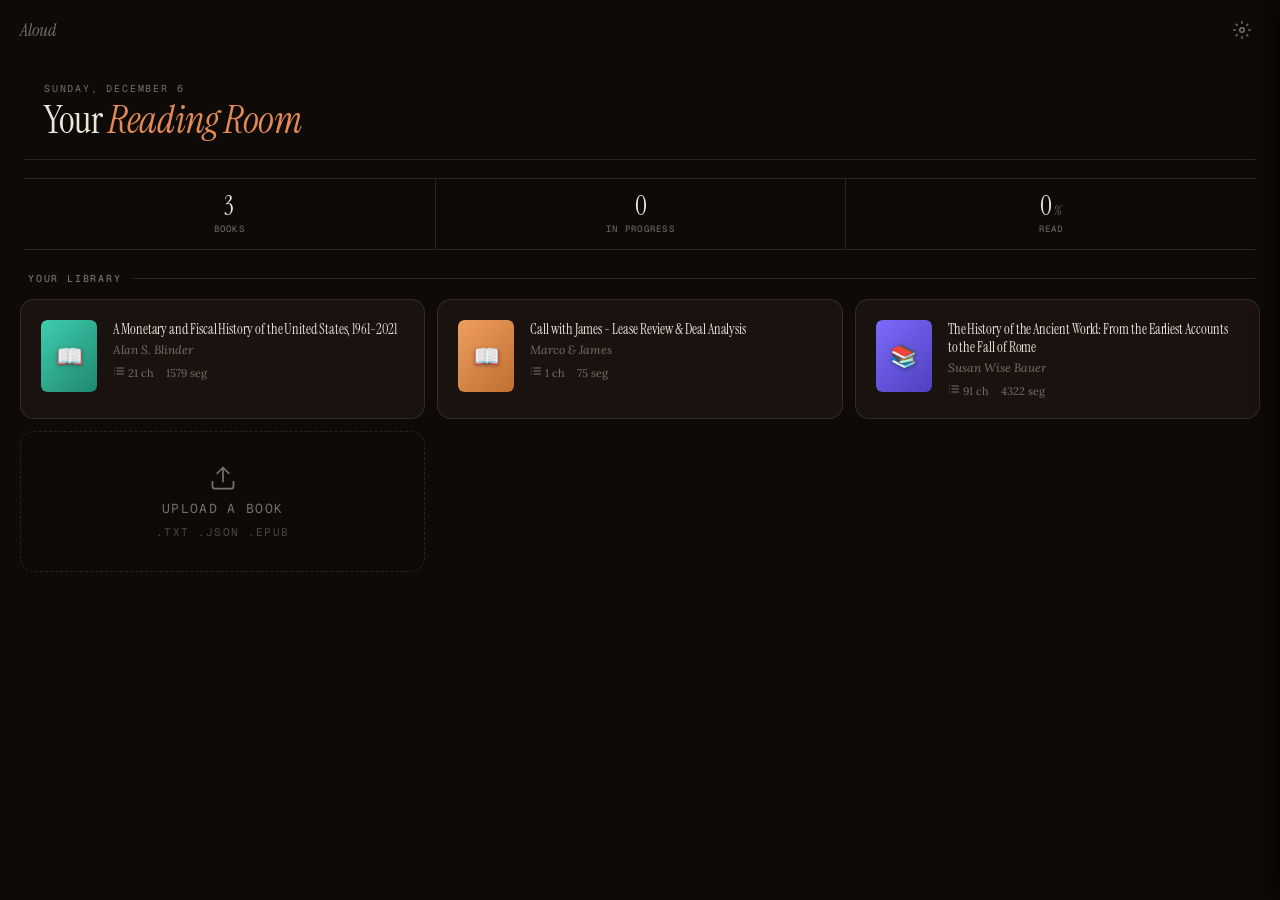
==== commit ec737095: "Apply 'Reading Room' warm/literary redesign to live app Layers the warm palette + Lora/Instrument Se" ====
--- a/index.html
+++ b/index.html
@@ -10,6 +10,7 @@
   <link rel="manifest" href="manifest.json">
   <link rel="icon" href="data:image/svg+xml,<svg xmlns='http://www.w3.org/2000/svg' viewBox='0 0 100 100'><text y='.9em' font-size='90'>&#x1F4D6;</text></svg>">
   <link href="https://fonts.googleapis.com/css2?family=Literata:opsz,wght@7..72,300;7..72,400;7..72,500;7..72,600&family=Inter:wght@400;500;600&display=swap" rel="stylesheet">
+  <link href="https://fonts.googleapis.com/css2?family=Lora:ital,wght@0,400..700;1,400..700&family=Instrument+Serif:ital@0;1&family=Geist+Mono:wght@400;500&display=swap" rel="stylesheet">
   <style>
     :root {
       --bg: #121218;
@@ -204,7 +205,28 @@
     .badge.show { display:block; }
 
     /* ===== Visual Summary View ===== */
-    .summary-view { max-width:680px; margin:0 auto; padding:32px 24px 100px; }
+    .summary-view { max-width:680px; margin:0 auto; padding:32px 24px 40px; }
+
+    /* In summary mode, the controls bar is hidden - collapse the reader-content
+       bottom padding (default 280px is for the fixed controls in text mode).
+       Also explicitly re-enable scrolling in case the text-mode touch-action:none
+       sticks on iOS Safari (pan-y allows vertical touch-scroll explicitly). */
+    body.summary-mode .reader,
+    body.summary-mode #readerView.active .reader {
+      touch-action: pan-y !important;
+      overflow-y: auto !important;
+      overscroll-behavior: contain !important;
+      -webkit-overflow-scrolling: touch !important;
+    }
+    body.summary-mode .reader-content,
+    body.summary-mode #readerView.active .reader-content {
+      padding-bottom: 40px !important;
+      padding-top: 24px !important;
+      touch-action: pan-y !important;
+    }
+    body.summary-mode .summary-view {
+      touch-action: pan-y !important;
+    }
 
     .summary-hero {
       background: linear-gradient(135deg, var(--accent-soft), rgba(124,108,252,0.05));
@@ -289,74 +311,54 @@
     .summary-nav-btn:hover { background:var(--surface-hover); color:var(--text); }
     .summary-nav-btn svg { width:16px; height:16px; stroke:currentColor; fill:none; stroke-width:2; }
 
+    /* Generate / Re-summarize button */
+    .summary-generate-wrap {
+      display: flex;
+      justify-content: center;
+      margin: 20px 0 28px;
+    }
+    .summary-generate-btn {
+      display: inline-flex;
+      align-items: center;
+      justify-content: center;
+      gap: 8px;
+      padding: 10px 20px;
+      border-radius: 24px;
+      border: 1px solid rgba(128,128,128,0.15);
+      background: var(--accent-soft);
+      color: var(--accent);
+      cursor: pointer;
+      font-size: 13px;
+      font-weight: 500;
+      font-family: var(--font-ui);
+      transition: all 0.2s;
+    }
+    .summary-generate-btn:hover:not(:disabled) {
+      background: var(--accent);
+      color: white;
+      box-shadow: 0 4px 16px var(--accent-glow);
+    }
+    .summary-generate-btn:disabled { opacity: 0.6; cursor: not-allowed; }
+    .summary-generate-btn svg { width: 16px; height: 16px; stroke: currentColor; fill: none; stroke-width: 2; stroke-linecap: round; stroke-linejoin: round; }
+
+    /* Generation loading state */
+    .summary-loading {
+      display: flex;
+      align-items: center;
+      justify-content: center;
+      gap: 12px;
+      padding: 40px 20px;
+      color: var(--text-muted);
+      font-size: 13px;
+    }
+    .summary-loading .spinner {
+      width: 22px; height: 22px; border-width: 2.5px;
+    }
+
     /* View toggle button highlight */
     .icon-btn.view-toggle.summary-active { color:var(--accent); background:var(--accent-soft); }
 
-    /* ===== Chat bar (summary mode) ===== */
-    .chat-bar {
-      position:fixed; bottom:0; left:0; right:0;
-      background:var(--surface); border-top:1px solid rgba(128,128,128,0.1);
-      padding:10px 16px; padding-bottom:max(10px, env(safe-area-inset-bottom));
-      z-index:100; display:none;
-    }
-    .chat-bar.show { display:block; }
-
-    .chat-input-row {
-      display:flex; gap:8px; align-items:flex-end; max-width:680px; margin:0 auto;
-    }
-
-    .chat-input {
-      flex:1; padding:10px 14px; border-radius:20px;
-      border:1px solid rgba(128,128,128,0.15); background:var(--surface-2);
-      color:var(--text); font-size:14px; font-family:var(--font-ui);
-      outline:none; resize:none; max-height:100px; min-height:40px;
-      line-height:1.4; transition:border-color 0.2s;
-    }
-    .chat-input:focus { border-color:var(--accent); }
-    .chat-input::placeholder { color:var(--text-muted); }
-
-    .chat-send {
-      width:40px; height:40px; border-radius:50%; border:none;
-      background:var(--accent); color:white; cursor:pointer;
-      display:flex; align-items:center; justify-content:center;
-      transition:all 0.2s; flex-shrink:0;
-    }
-    .chat-send:hover { box-shadow:0 2px 12px var(--accent-glow); }
-    .chat-send:disabled { opacity:0.4; cursor:not-allowed; }
-    .chat-send svg { width:18px; height:18px; stroke:currentColor; fill:none; stroke-width:2; stroke-linecap:round; stroke-linejoin:round; }
-
-    /* Chat messages in summary view */
-    .chat-history {
-      max-width:680px; margin:0 auto; padding:0 24px;
-    }
-
-    .chat-msg {
-      margin-bottom:12px; padding:10px 14px; border-radius:var(--radius);
-      font-size:13px; line-height:1.5; max-width:85%;
-    }
-
-    .chat-msg.user {
-      background:var(--accent); color:white;
-      margin-left:auto; border-bottom-right-radius:4px;
-    }
-
-    .chat-msg.ai {
-      background:var(--surface); color:var(--text-secondary);
-      border:1px solid rgba(128,128,128,0.08);
-      border-bottom-left-radius:4px;
-    }
-
-    .chat-msg.ai .chat-thinking {
-      display:inline-flex; gap:4px; align-items:center;
-    }
-
-    .chat-msg.ai .chat-thinking span {
-      width:6px; height:6px; background:var(--text-muted); border-radius:50%;
-      animation:chatPulse 1.2s ease-in-out infinite;
-    }
-    .chat-msg.ai .chat-thinking span:nth-child(2) { animation-delay:0.2s; }
-    .chat-msg.ai .chat-thinking span:nth-child(3) { animation-delay:0.4s; }
-
+    /* Pulse animation reused by sync status dot */
     @keyframes chatPulse {
       0%,80%,100% { opacity:0.3; transform:scale(0.8); }
       40% { opacity:1; transform:scale(1); }
@@ -557,7 +559,7 @@
     .setup-modal-save:disabled { opacity:0.5; cursor:not-allowed; }
 
     /* Reader area */
-    .reader { flex:1; overflow-y:auto; overflow-x:hidden; scroll-behavior:smooth; overscroll-behavior:contain; }
+    .reader { flex:1; overflow-y:auto; overflow-x:hidden; scroll-behavior:smooth; overscroll-behavior:contain; -webkit-overflow-scrolling:touch; }
     .reader-content { max-width:680px; margin:0 auto; padding:32px 24px 280px; }
 
     .seg {
@@ -763,50 +765,78 @@
       .lib-grid { grid-template-columns:repeat(auto-fill, minmax(320px, 1fr)); }
     }
 
-    /* ===== Mobile Minimal Mode (text reader only) ===== */
+    /* ===== Mobile Minimal Chrome ===== */
     @media (max-width:768px) {
-      /* Chrome overlays the text as a floating layer - never affects layout */
-      body.reader-open:not(.summary-mode) #readerView.active .reader-header {
-        position: fixed;
-        top: 0; left: 0; right: 0;
-        z-index: 110;
-        transform: translateY(-100%);
-        opacity: 0;
-        pointer-events: none;
-        transition: opacity 0.3s ease, transform 0.3s ease;
-      }
-      body.reader-open:not(.summary-mode):not(.tutorial-open).chrome-visible #readerView.active .reader-header {
-        transform: translateY(0);
-        opacity: 1;
-        pointer-events: auto;
-      }
-
-      body.reader-open:not(.summary-mode) #readerView.active .controls-wrapper {
-        transform: translateY(100%);
-        opacity: 0;
-        pointer-events: none;
-        transition: opacity 0.3s ease, transform 0.3s ease;
-      }
-      body.reader-open:not(.summary-mode):not(.tutorial-open).chrome-visible #readerView.active .controls-wrapper {
-        transform: translateY(0);
-        opacity: 1;
-        pointer-events: auto;
-      }
-
-      /* Reader fills the entire screen since chrome is an overlay */
+      /* Compact header */
+      #readerView .reader-header {
+        padding: 6px 12px;
+      }
+      #readerView .reader-header-left { gap: 8px; }
+      #readerView .reader-header-left h1 {
+        font-size: 13px;
+        max-width: 42vw;
+      }
+      #readerView .header-actions { gap: 0; }
+      #readerView .icon-btn {
+        width: 32px; height: 32px;
+      }
+      #readerView .icon-btn svg { width: 15px; height: 15px; }
+      #readerView .back-btn svg { width: 17px; height: 17px; }
+
+      /* Compact bottom controls */
+      body.reader-open:not(.summary-mode) .controls-wrapper {
+        padding-bottom: max(6px, env(safe-area-inset-bottom));
+      }
+      body.reader-open:not(.summary-mode) .progress-bar {
+        padding: 6px 16px 0;
+        height: 16px;
+      }
+      body.reader-open:not(.summary-mode) .progress-track { height: 3px; }
+      body.reader-open:not(.summary-mode) .progress-meta {
+        padding: 2px 16px 0;
+        font-size: 10px;
+      }
+      body.reader-open:not(.summary-mode) .controls {
+        padding: 4px 0 2px;
+        gap: 4px;
+      }
+      body.reader-open:not(.summary-mode) .ctrl.sm {
+        width: 30px; height: 30px;
+      }
+      body.reader-open:not(.summary-mode) .ctrl.sm svg { width: 15px; height: 15px; }
+      body.reader-open:not(.summary-mode) .ctrl.md {
+        width: 36px; height: 36px;
+      }
+      body.reader-open:not(.summary-mode) .ctrl.md svg { width: 17px; height: 17px; }
+      body.reader-open:not(.summary-mode) .ctrl.play-btn {
+        width: 46px; height: 46px;
+      }
+      body.reader-open:not(.summary-mode) .ctrl.play-btn svg { width: 19px; height: 19px; }
+      body.reader-open:not(.summary-mode) .controls-meta {
+        padding: 2px 0 0;
+        gap: 14px;
+      }
+      body.reader-open:not(.summary-mode) .meta-chip {
+        font-size: 11px;
+        padding: 2px 6px;
+        gap: 3px;
+      }
+      body.reader-open:not(.summary-mode) .meta-chip svg { width: 11px; height: 11px; }
+
+      /* Reader content - no native scroll, vertical swipes navigate */
       body.reader-open:not(.summary-mode) #readerView.active .reader {
-        padding-top: 0;
         touch-action: none;
         overscroll-behavior: none;
       }
       body.reader-open:not(.summary-mode) #readerView.active .reader-content {
         touch-action: none;
-        padding: 72px 22px 120px;
+        /* bottom padding clears the fixed controls bar (~100px tall) */
+        padding: 16px 22px 110px;
         max-width: 100%;
         font-size: 17px;
       }
 
-      /* ----- Text appearance (CONSTANT - never changes with chrome state) ----- */
+      /* Focus dim - constant */
       body.reader-open:not(.summary-mode) .seg {
         opacity: 0.3;
         transition: opacity 0.5s ease;
@@ -830,30 +860,9 @@
       }
       body.reader-open:not(.summary-mode) .seg-speaker {
         opacity: 0.5;
-      }
-
-      /* Extra soft fade at top/bottom so the chrome bleeds nicely over text */
-      body.reader-open:not(.summary-mode).chrome-visible #readerView.active .reader-content::before,
-      body.reader-open:not(.summary-mode).chrome-visible #readerView.active .reader-content::after {
-        content: '';
-        position: fixed;
-        left: 0; right: 0;
-        height: 40px;
-        pointer-events: none;
-        z-index: 105;
-        opacity: 0;
-        animation: fadeInQuick 0.3s ease forwards;
-      }
-      body.reader-open:not(.summary-mode).chrome-visible #readerView.active .reader-content::before {
-        top: 56px;
-        background: linear-gradient(to bottom, var(--bg), transparent);
-      }
-      body.reader-open:not(.summary-mode).chrome-visible #readerView.active .reader-content::after {
-        bottom: 180px;
-        background: linear-gradient(to top, var(--bg), transparent);
-      }
-    }
-    @keyframes fadeInQuick { to { opacity: 1; } }
+        font-size: 10px;
+      }
+    }
 
     /* Subtle tap feedback - small icon near top, fades quickly */
     .tap-feedback {
@@ -876,61 +885,6 @@
       transform: translateX(-50%) scale(1);
     }
     .tap-feedback svg { width: 22px; height: 22px; stroke: #fff; fill: #fff; }
-    /* Hide tap feedback on swipe (since chrome appears, that's the feedback) */
-    body.chrome-visible .tap-feedback.show { opacity: 0; }
-
-    /* Reveal hint - tiny arrow at top when chrome is hidden */
-    .reveal-hint {
-      display: none;
-      position: fixed;
-      top: 6px; left: 50%;
-      transform: translateX(-50%);
-      width: 36px; height: 4px;
-      background: var(--text-muted);
-      opacity: 0.35;
-      border-radius: 2px;
-      z-index: 50;
-      pointer-events: none;
-      transition: opacity 0.3s;
-    }
-    @media (max-width:768px) {
-      body.reader-open:not(.chrome-visible):not(.summary-mode) .reveal-hint {
-        display: block;
-      }
-    }
-
-    /* Status indicator when playing on mobile minimal */
-    .play-indicator {
-      display: none;
-      position: fixed;
-      bottom: 18px; left: 50%;
-      transform: translateX(-50%);
-      background: var(--accent);
-      color: white;
-      width: 44px; height: 44px;
-      border-radius: 50%;
-      align-items: center; justify-content: center;
-      z-index: 50;
-      box-shadow: 0 4px 16px var(--accent-glow);
-      opacity: 0;
-      transition: opacity 0.4s ease;
-      pointer-events: none;
-    }
-    @media (max-width:768px) {
-      body.reader-open:not(.chrome-visible):not(.summary-mode).is-playing .play-indicator {
-        display: flex;
-        opacity: 0;
-        animation: playPulse 2s ease-out;
-        animation-fill-mode: forwards;
-      }
-    }
-    @keyframes playPulse {
-      0% { opacity: 0; }
-      20% { opacity: 0.85; }
-      80% { opacity: 0.3; }
-      100% { opacity: 0; }
-    }
-    .play-indicator svg { width: 20px; height: 20px; fill: white; stroke: white; }
 
     /* ===== Tutorial overlay (first view / refresh on mobile) ===== */
     .tutorial-overlay {
@@ -1100,6 +1054,648 @@
 
     /* Hidden file input */
     #fileInput { display:none; }
+
+    /* =======================================================================
+       READING ROOM SKIN
+       Warm, literary, paper-feel redesign — layered on top of the base styles
+       so all existing JS selectors (.seg, .sentence, .meta-chip, panels, etc.)
+       keep working. Only colors, typography, and a few key components change.
+       ======================================================================= */
+
+    :root {
+      /* Warm paper palette (default/light) */
+      --bg:            oklch(0.965 0.012 85);
+      --surface:       oklch(0.935 0.016 80);
+      --surface-2:     oklch(0.945 0.014 82);
+      --surface-hover: oklch(0.905 0.02 82);
+      --text:          oklch(0.22 0.02 55);
+      --text-secondary:oklch(0.40 0.02 55);
+      --text-muted:    oklch(0.58 0.02 55);
+      --accent:        oklch(0.52 0.14 40);
+      --accent-soft:   oklch(0.52 0.14 40 / 0.12);
+      --accent-glow:   oklch(0.52 0.14 40 / 0.22);
+      --highlight:     oklch(0.85 0.09 85 / 0.70);
+      --rule:          oklch(0.22 0.02 55 / 0.12);
+
+      --speaker-1: oklch(0.45 0.14 40);
+      --speaker-2: oklch(0.42 0.1 200);
+      --speaker-3: oklch(0.40 0.11 140);
+      --speaker-4: oklch(0.42 0.13 320);
+
+      --font-body:    'Lora','Iowan Old Style',Georgia,serif;
+      --font-ui:      'Lora',Georgia,serif;
+      --font-display: 'Instrument Serif','Lora',Georgia,serif;
+      --font-mono:    'Geist Mono','SF Mono','Menlo',ui-monospace,monospace;
+
+      --shadow: 0 8px 28px rgba(60,40,20,0.10);
+    }
+
+    /* Dark / "Lamp" — warm lamplit study */
+    [data-theme="dark"] {
+      --bg:            oklch(0.15 0.01 60);
+      --surface:       oklch(0.19 0.014 60);
+      --surface-2:     oklch(0.22 0.014 60);
+      --surface-hover: oklch(0.26 0.016 60);
+      --text:          oklch(0.93 0.015 75);
+      --text-secondary:oklch(0.75 0.018 75);
+      --text-muted:    oklch(0.55 0.018 75);
+      --accent:        oklch(0.72 0.13 50);
+      --accent-soft:   oklch(0.72 0.13 50 / 0.16);
+      --accent-glow:   oklch(0.72 0.13 50 / 0.26);
+      --highlight:     oklch(0.72 0.13 50 / 0.26);
+      --rule:          oklch(0.93 0.015 75 / 0.12);
+      --speaker-1: oklch(0.82 0.13 55);
+      --speaker-2: oklch(0.82 0.10 200);
+      --speaker-3: oklch(0.85 0.10 110);
+      --speaker-4: oklch(0.82 0.10 330);
+      --shadow: 0 8px 28px rgba(0,0,0,0.45);
+    }
+
+    /* Sepia — warmer parchment */
+    [data-theme="sepia"] {
+      --bg:            oklch(0.94 0.035 85);
+      --surface:       oklch(0.97 0.028 85);
+      --surface-2:     oklch(0.92 0.04 82);
+      --surface-hover: oklch(0.89 0.045 82);
+      --text:          oklch(0.28 0.04 55);
+      --text-secondary:oklch(0.45 0.04 55);
+      --text-muted:    oklch(0.60 0.04 55);
+      --accent:        oklch(0.50 0.13 50);
+      --accent-soft:   oklch(0.50 0.13 50 / 0.12);
+      --accent-glow:   oklch(0.50 0.13 50 / 0.22);
+      --highlight:     oklch(0.84 0.11 80 / 0.70);
+      --rule:          oklch(0.28 0.04 55 / 0.14);
+    }
+
+    body {
+      font-family: var(--font-body);
+    }
+
+    /* Paper grain — barely-there noise over the whole app.
+       z-index 1 sits above view content but below panels (201) / modals. */
+    body::before {
+      content: '';
+      position: fixed; inset: 0;
+      pointer-events: none;
+      z-index: 1;
+      opacity: 0.28;
+      mix-blend-mode: multiply;
+      background-image: url("data:image/svg+xml;utf8,<svg xmlns='http://www.w3.org/2000/svg' width='220' height='220'><filter id='n'><feTurbulence type='fractalNoise' baseFrequency='0.9' numOctaves='2' seed='4'/><feColorMatrix values='0 0 0 0 0.2  0 0 0 0 0.15  0 0 0 0 0.1  0 0 0 0.08 0'/></filter><rect width='100%' height='100%' filter='url(%23n)'/></svg>");
+    }
+    [data-theme="dark"] body::before {
+      mix-blend-mode: screen;
+      opacity: 0.20;
+      background-image: url("data:image/svg+xml;utf8,<svg xmlns='http://www.w3.org/2000/svg' width='220' height='220'><filter id='n'><feTurbulence type='fractalNoise' baseFrequency='0.9' numOctaves='2' seed='4'/><feColorMatrix values='0 0 0 0 0.8  0 0 0 0 0.7  0 0 0 0 0.6  0 0 0 0.06 0'/></filter><rect width='100%' height='100%' filter='url(%23n)'/></svg>");
+    }
+
+    /* ───────── Library header / masthead ───────── */
+    .lib-header {
+      background: transparent;
+      border-bottom: 0;
+      padding: 12px 20px 0;
+    }
+    .lib-header h1 {
+      font-family: var(--font-display);
+      font-style: italic;
+      font-weight: 400;
+      font-size: 18px;
+      letter-spacing: 0;
+      color: var(--text-muted);
+    }
+
+    .lib-masthead {
+      padding: 14px 20px 20px;
+      margin: 0 4px 18px;
+      border-bottom: 1px solid var(--rule);
+    }
+    .lib-masthead .kicker {
+      font-family: var(--font-mono);
+      font-size: 10px; letter-spacing: 0.18em;
+      text-transform: uppercase;
+      color: var(--text-muted);
+      margin-bottom: 6px;
+    }
+    .lib-masthead h2 {
+      font-family: var(--font-display);
+      font-weight: 400;
+      font-size: 38px;
+      line-height: 1;
+      letter-spacing: -0.01em;
+      color: var(--text);
+    }
+    .lib-masthead h2 em {
+      font-style: italic;
+      color: var(--accent);
+    }
+
+    /* Continue-reading hero (prepended by renderLibrary) */
+    .continue-hero {
+      position: relative;
+      border: 1px solid var(--rule);
+      border-radius: 22px;
+      padding: 20px 22px 18px;
+      margin: 0 4px 22px;
+      background: var(--surface-2);
+      cursor: pointer;
+      overflow: hidden;
+      transition: transform 0.25s ease, box-shadow 0.25s ease;
+    }
+    .continue-hero:hover { transform: translateY(-2px); box-shadow: var(--shadow); }
+    .continue-hero .hero-kicker {
+      font-family: var(--font-mono);
+      font-size: 10px; letter-spacing: 0.18em;
+      text-transform: uppercase;
+      color: var(--accent);
+      margin-bottom: 10px;
+      display: flex; align-items: center; gap: 8px;
+    }
+    .continue-hero .hero-kicker .dot {
+      width: 6px; height: 6px; border-radius: 50%;
+      background: var(--accent);
+      animation: rr-pulse 1.8s ease-in-out infinite;
+    }
+    @keyframes rr-pulse {
+      0%,100% { opacity: 1; transform: scale(1); }
+      50%     { opacity: 0.4; transform: scale(0.7); }
+    }
+    .continue-hero h2 {
+      font-family: var(--font-display);
+      font-weight: 400;
+      font-size: 26px;
+      line-height: 1.1;
+      letter-spacing: -0.005em;
+      margin-bottom: 4px;
+      padding-right: 64px;
+    }
+    .continue-hero .hero-author {
+      font-style: italic;
+      font-size: 13px;
+      color: var(--text-secondary);
+      margin-bottom: 14px;
+    }
+    .continue-hero .hero-excerpt {
+      font-size: 13px; line-height: 1.55;
+      color: var(--text-secondary);
+      font-style: italic;
+      border-left: 2px solid var(--accent);
+      padding-left: 10px;
+      margin-bottom: 16px;
+      opacity: 0.85;
+    }
+    .continue-hero .hero-progress {
+      display: flex; align-items: center; gap: 12px;
+      font-family: var(--font-mono);
+      font-size: 10px;
+      color: var(--text-muted);
+      letter-spacing: 0.04em;
+    }
+    .continue-hero .hero-progress .bar {
+      flex: 1; height: 2px;
+      background: var(--rule);
+      position: relative; overflow: hidden;
+    }
+    .continue-hero .hero-progress .bar .fill {
+      position: absolute; top:0; left:0; bottom:0;
+      background: var(--accent);
+    }
+    .continue-hero .play-pill {
+      position: absolute;
+      right: 18px; top: 18px;
+      width: 48px; height: 48px;
+      border-radius: 50%;
+      background: var(--accent);
+      color: #faf3e7;
+      display: flex; align-items: center; justify-content: center;
+      box-shadow: 0 8px 22px var(--accent-glow);
+      transition: transform 0.15s ease;
+    }
+    .continue-hero:hover .play-pill { transform: scale(1.06); }
+    .continue-hero .play-pill svg {
+      width: 18px; height: 18px; fill: currentColor; margin-left: 2px;
+      stroke: none;
+    }
+
+    /* Stats strip */
+    .lib-stats {
+      display: grid;
+      grid-template-columns: repeat(3, 1fr);
+      border-top: 1px solid var(--rule);
+      border-bottom: 1px solid var(--rule);
+      margin: 0 4px 22px;
+    }
+    .lib-stats .stat { padding: 14px 10px; text-align: center; }
+    .lib-stats .stat + .stat { border-left: 1px solid var(--rule); }
+    .lib-stats .num {
+      font-family: var(--font-display);
+      font-size: 26px; line-height: 1;
+      color: var(--text);
+      letter-spacing: -0.01em;
+      margin-bottom: 4px;
+    }
+    .lib-stats .num em {
+      font-style: italic;
+      font-size: 13px;
+      color: var(--text-muted);
+      margin-left: 2px;
+    }
+    .lib-stats .lbl {
+      font-family: var(--font-mono);
+      font-size: 9px;
+      letter-spacing: 0.14em;
+      text-transform: uppercase;
+      color: var(--text-muted);
+    }
+
+    /* Library section title — editorial shelf label */
+    .lib-section-title {
+      font-family: var(--font-mono);
+      font-size: 10px;
+      letter-spacing: 0.18em;
+      text-transform: uppercase;
+      color: var(--text-muted);
+      display: flex; align-items: center; gap: 10px;
+      margin: 22px 4px 14px;
+      font-weight: 500;
+    }
+    .lib-section-title::after {
+      content: '';
+      flex: 1; height: 1px;
+      background: var(--rule);
+    }
+
+    /* Book cards — softer, paper-like */
+    .book-card {
+      background: var(--surface);
+      border: 1px solid var(--rule);
+      border-radius: 14px;
+    }
+    .book-card:hover {
+      border-color: var(--accent);
+      box-shadow: var(--shadow);
+    }
+    .book-title {
+      font-family: var(--font-display);
+      font-weight: 400;
+      letter-spacing: -0.005em;
+    }
+    .book-author { font-style: italic; }
+
+    .upload-card {
+      background: transparent;
+      border: 1.5px dashed var(--rule);
+      border-radius: 14px;
+      color: var(--text-muted);
+      font-family: var(--font-mono);
+      font-size: 11px;
+      letter-spacing: 0.12em;
+      text-transform: uppercase;
+    }
+    .upload-card:hover {
+      border-color: var(--accent);
+      color: var(--accent);
+      background: var(--accent-soft);
+    }
+
+    /* ───────── Reader ───────── */
+    .reader-header h1 {
+      font-family: var(--font-display);
+      font-style: italic;
+      font-weight: 400;
+      letter-spacing: -0.005em;
+    }
+
+    /* Chapter flourish — prepended by renderChapter */
+    .ch-head {
+      margin: 8px auto 28px;
+      text-align: center;
+      max-width: 640px;
+    }
+    .ch-head .num {
+      font-family: var(--font-mono);
+      font-size: 10px;
+      letter-spacing: 0.2em;
+      color: var(--text-muted);
+      text-transform: uppercase;
+      display: block;
+      margin-bottom: 10px;
+    }
+    .ch-head .num .flourish {
+      display: inline-block;
+      width: 36px; height: 1px;
+      background: currentColor;
+      margin: 0 10px;
+      vertical-align: middle;
+      opacity: 0.5;
+    }
+    .ch-head h2 {
+      font-family: var(--font-display);
+      font-weight: 400;
+      font-style: italic;
+      font-size: 26px;
+      line-height: 1.15;
+      letter-spacing: -0.005em;
+      color: var(--text);
+    }
+
+    /* Segments */
+    .seg {
+      margin-bottom: 22px;
+      padding: 4px 0 !important;
+      border-left: 0 !important;
+      border-radius: 0;
+      background: transparent !important;
+    }
+    .seg:hover { background: transparent !important; }
+    .seg.active { background: transparent !important; border-left: 0 !important; }
+    .seg.bookmarked::before {
+      top: 8px; right: -4px;
+      width: 6px; height: 6px;
+      background: var(--accent);
+    }
+
+    /* Speaker label — editorial serif italic */
+    .seg-speaker {
+      font-family: var(--font-display) !important;
+      font-style: italic !important;
+      font-size: 15px !important;
+      font-weight: 400 !important;
+      text-transform: none !important;
+      letter-spacing: 0 !important;
+      margin-bottom: 6px !important;
+      color: var(--speaker-1);
+    }
+    .seg-speaker .ts {
+      font-family: var(--font-mono);
+      font-size: 10px;
+      font-style: normal;
+      opacity: 0.5;
+      letter-spacing: 0.04em;
+    }
+
+    /* Body text — literary serif */
+    .seg-body {
+      font-family: var(--font-body);
+      letter-spacing: -0.003em;
+      text-wrap: pretty;
+    }
+
+    /* Drop cap on the very first segment of each chapter */
+    .seg.first-seg .seg-body::first-letter {
+      font-family: var(--font-display);
+      font-size: 3.4em;
+      float: left;
+      line-height: 0.85;
+      padding: 6px 8px 0 0;
+      color: var(--accent);
+      font-style: italic;
+    }
+
+    /* Ink-highlight sentence.
+       - Paused: a thin warm underline marks where the reader is.
+       - Playing: the highlight fills the full sentence height, drawing left
+         to right over the sentence's speaking duration.
+       Padding + negative margin lets the playing fill span full line-height
+       without disturbing layout; box-decoration-break fills wrapped lines. */
+    .seg-body .sentence {
+      position: relative;
+      transition: color 0.3s ease;
+      padding: 0;
+    }
+    .seg.active .sentence.current,
+    body.reader-open:not(.summary-mode) .seg.active .sentence.current {
+      background-image: linear-gradient(var(--accent), var(--accent)) !important;
+      background-repeat: no-repeat !important;
+      background-position: 0 100% !important;
+      background-size: 100% 1.5px;
+      box-decoration-break: clone;
+      -webkit-box-decoration-break: clone;
+      border-radius: 0 !important;
+      box-shadow: none !important;
+    }
+    body.is-playing .seg.active .sentence.current,
+    body.is-playing.reader-open:not(.summary-mode) .seg.active .sentence.current {
+      background-image: linear-gradient(var(--highlight), var(--highlight)) !important;
+      background-position: 0 0 !important;
+      background-size: 0% 100%;
+      padding: 0.36em 0.1em !important;
+      margin: -0.36em -0.1em !important;
+      border-radius: 4px !important;
+      animation: rr-drawInk var(--sent-ms, 2600ms) linear forwards !important;
+    }
+    @keyframes rr-drawInk {
+      from { background-size: 0% 100%; }
+      to   { background-size: 100% 100%; }
+    }
+
+    /* Focus-dim already exists in base; keep it and soften the transition */
+    body.reader-open:not(.summary-mode) .seg {
+      transition: opacity 0.6s ease !important;
+    }
+
+    /* ───────── Bottom pill controls ───────── */
+    .controls-wrapper {
+      background: transparent;
+      border-top: 0;
+      padding-bottom: max(18px, env(safe-area-inset-bottom));
+    }
+    .controls-wrapper::before {
+      content: '';
+      position: absolute;
+      inset: 0;
+      background: linear-gradient(to top, var(--bg) 55%, color-mix(in oklch, var(--bg) 75%, transparent) 85%, transparent);
+      pointer-events: none;
+      z-index: -1;
+    }
+    .progress-bar { padding-top: 14px; }
+    .progress-track { background: var(--rule); height: 2px; }
+    .progress-bar:hover .progress-track { height: 3px; }
+    .progress-meta {
+      font-family: var(--font-mono);
+      font-size: 10px;
+      letter-spacing: 0.04em;
+    }
+    .controls { padding: 6px 0 2px; gap: 6px; }
+    .ctrl { color: var(--text-secondary); }
+    .ctrl.play-btn {
+      background: var(--text);
+      color: var(--bg);
+      box-shadow: 0 6px 20px rgba(0,0,0,0.18);
+    }
+    .ctrl.play-btn:hover { background: var(--accent); color: #faf3e7; }
+    .ctrl.play-btn svg { fill: currentColor; stroke: currentColor; }
+    .controls-meta {
+      gap: 16px;
+      font-family: var(--font-mono);
+    }
+    .meta-chip {
+      font-family: var(--font-mono);
+      font-size: 11px;
+      letter-spacing: 0.04em;
+    }
+    .kb-hint { font-family: var(--font-mono); }
+    .kb-hint kbd { font-family: var(--font-mono); }
+
+    /* ───────── Panels & settings — editorial treatment ───────── */
+    .panel-header h3 {
+      font-family: var(--font-display);
+      font-weight: 400;
+      font-style: italic;
+      font-size: 20px;
+      letter-spacing: -0.005em;
+    }
+    .toc-item { font-family: var(--font-body); font-size: 14px; }
+    .toc-item.current { color: var(--accent); font-style: italic; }
+
+    .setting-label {
+      font-family: var(--font-mono);
+      font-size: 10px;
+      letter-spacing: 0.14em;
+      text-transform: uppercase;
+      color: var(--text-muted);
+    }
+    .theme-btn[data-t="dark"]   { background: oklch(0.18 0.01 60); }
+    .theme-btn[data-t="light"]  { background: oklch(0.96 0.012 85); }
+    .theme-btn[data-t="sepia"]  { background: oklch(0.86 0.06 85); }
+
+    /* ───────── Summary view — editorial briefing ───────── */
+    .summary-hero {
+      text-align: center;
+      padding: 24px 8px 32px;
+      border-bottom: 1px solid var(--rule);
+      margin-bottom: 36px;
+    }
+    .summary-hero-period {
+      font-family: var(--font-mono);
+      font-size: 10px;
+      letter-spacing: 0.22em;
+      text-transform: uppercase;
+      color: var(--accent);
+      margin-bottom: 12px;
+    }
+    .summary-hero-idea {
+      font-family: var(--font-display);
+      font-weight: 400;
+      font-size: 24px;
+      line-height: 1.3;
+      letter-spacing: -0.005em;
+      color: var(--text);
+      padding: 0 6px;
+      position: relative;
+    }
+    .summary-hero-idea::before, .summary-hero-idea::after {
+      content: '';
+      display: block;
+      width: 24px; height: 1px;
+      background: var(--accent);
+      margin: 0 auto 14px;
+    }
+    .summary-hero-idea::after { margin: 14px auto 0; }
+
+    .summary-section-title {
+      font-family: var(--font-mono);
+      font-size: 10px;
+      letter-spacing: 0.2em;
+      text-transform: uppercase;
+      color: var(--text-muted);
+      display: flex; align-items: center; gap: 10px;
+      margin: 28px 0 14px;
+    }
+    .summary-section-title::after {
+      content: ''; flex: 1; height: 1px; background: var(--rule);
+    }
+    .summary-card {
+      background: transparent;
+      border: 0;
+      border-bottom: 1px solid var(--rule);
+      border-radius: 0;
+      padding: 14px 0;
+      box-shadow: none;
+    }
+    .summary-card:last-child { border-bottom: 0; }
+    .summary-card-icon {
+      font-family: var(--font-display);
+      font-style: italic;
+      color: var(--accent);
+    }
+    .summary-card-title {
+      font-family: var(--font-display);
+      font-weight: 400;
+      font-size: 18px;
+      letter-spacing: -0.005em;
+    }
+    .summary-card-text {
+      font-family: var(--font-body);
+      font-size: 14px;
+      line-height: 1.55;
+    }
+    .summary-tag, .summary-figure {
+      font-family: var(--font-mono);
+      font-size: 11px;
+      letter-spacing: 0.04em;
+      border: 1px solid var(--rule);
+      background: transparent;
+      border-radius: 2px;
+    }
+    .summary-figure-avatar {
+      font-family: var(--font-display);
+      font-style: italic;
+      background: var(--accent-soft);
+      color: var(--accent);
+    }
+    .summary-generate-btn {
+      font-family: var(--font-mono);
+      letter-spacing: 0.1em;
+      text-transform: uppercase;
+      font-size: 11px;
+      border: 1px solid var(--rule);
+      background: var(--surface-2);
+      color: var(--text);
+    }
+    .summary-generate-btn:hover {
+      border-color: var(--accent);
+      color: var(--accent);
+      background: var(--accent-soft);
+    }
+    .summary-nav-btn {
+      font-family: var(--font-display);
+      font-style: italic;
+      font-size: 15px;
+      color: var(--text);
+    }
+    .summary-nav-btn:hover { color: var(--accent); }
+
+    /* Toast + tap feedback keep base look but warmer surface */
+    .toast { background: var(--text); color: var(--bg); font-family: var(--font-body); }
+    .tap-feedback { background: var(--text); color: var(--bg); }
+
+    /* Tutorial overlay — warmer */
+    .tutorial-card {
+      background: var(--surface);
+      color: var(--text);
+      font-family: var(--font-body);
+    }
+    .tutorial-title {
+      font-family: var(--font-display);
+      font-style: italic;
+      font-weight: 400;
+    }
+    .tutorial-btn { font-family: var(--font-mono); letter-spacing: 0.1em; text-transform: uppercase; font-size: 11px; }
+
+    /* Progress bar fill gets the accent */
+    .progress-fill { background: var(--accent); }
+    .book-progress-fill { background: var(--accent); }
+
+    /* Mobile tweaks — tighten the reader on small screens */
+    @media (max-width: 768px) {
+      .lib-masthead h2 { font-size: 32px; }
+      .continue-hero h2 { font-size: 22px; padding-right: 56px; }
+      .continue-hero .play-pill { width: 42px; height: 42px; }
+      .ch-head h2 { font-size: 22px; }
+      .summary-hero-idea { font-size: 20px; }
+      body.reader-open:not(.summary-mode) .seg.active .sentence.current {
+        box-shadow: none !important;
+      }
+    }
   </style>
 </head>
 <body data-theme="dark">
@@ -1107,7 +1703,7 @@
   <!-- ===== LIBRARY VIEW ===== -->
   <div class="view active" id="libraryView">
     <div class="lib-header">
-      <h1>Library</h1>
+      <h1>Aloud</h1>
       <div class="header-actions">
         <button class="icon-btn" id="libSettingsBtn" title="Settings">
           <svg viewBox="0 0 24 24"><circle cx="12" cy="12" r="3"/><path d="M12 1v2M12 21v2M4.22 4.22l1.42 1.42M18.36 18.36l1.42 1.42M1 12h2M21 12h2M4.22 19.78l1.42-1.42M18.36 5.64l1.42-1.42"/></svg>
@@ -1256,15 +1852,7 @@
     </div>
   </div>
 
-  <!-- Chat bar for AI summary -->
-  <div class="chat-bar" id="chatBar">
-    <div class="chat-input-row">
-      <textarea class="chat-input" id="chatInput" placeholder="Ask to reshape the summary..." rows="1"></textarea>
-      <button class="chat-send" id="chatSend" title="Send">
-        <svg viewBox="0 0 24 24"><line x1="22" y1="2" x2="11" y2="13"/><polygon points="22 2 15 22 11 13 2 9 22 2"/></svg>
-      </button>
-    </div>
-  </div>
+  <!-- Chat bar removed - summary is now generated on-demand via buttons -->
 
   <!-- Firebase setup modal -->
   <div class="setup-modal-overlay" id="setupModalOverlay">
@@ -1355,26 +1943,14 @@
   <input type="file" id="fileInput" accept=".txt,.json,.epub">
   <div class="toast" id="toast"></div>
 
-  <!-- Mobile minimal-mode overlays -->
-  <div class="reveal-hint"></div>
-  <div class="tap-feedback" id="tapFeedback"><svg viewBox="0 0 24 24" id="tapFeedbackIcon"><polygon points="5 3 19 12 5 21 5 3"/></svg></div>
-  <div class="play-indicator"><svg viewBox="0 0 24 24"><polygon points="5 3 19 12 5 21 5 3"/></svg></div>
+  <!-- Swipe feedback icon (brief chevron shown on swipe up/down) -->
+  <div class="tap-feedback" id="tapFeedback"><svg viewBox="0 0 24 24" id="tapFeedbackIcon"><polyline points="18 15 12 9 6 15"/></svg></div>
 
   <!-- Tutorial overlay (shown on first mobile view / on refresh) -->
   <div class="tutorial-overlay" id="tutorialOverlay">
     <div class="tutorial-card">
       <div class="tutorial-title">Quick Guide</div>
-      <div class="tutorial-subtitle">Only the paragraph being read is in focus. Everything else fades.</div>
-
-      <div class="tutorial-gesture">
-        <div class="tutorial-icon tap">
-          <div class="tutorial-finger"></div>
-        </div>
-        <div class="tutorial-text">
-          <div class="tutorial-action">Tap</div>
-          <div class="tutorial-desc">Show the menu (buttons control playback)</div>
-        </div>
-      </div>
+      <div class="tutorial-subtitle">Only the paragraph being read stays in focus. Everything else fades.</div>
 
       <div class="tutorial-gesture">
         <div class="tutorial-icon swipe-up">
@@ -1393,6 +1969,16 @@
         <div class="tutorial-text">
           <div class="tutorial-action">Swipe down</div>
           <div class="tutorial-desc">Previous paragraph</div>
+        </div>
+      </div>
+
+      <div class="tutorial-gesture">
+        <div class="tutorial-icon tap">
+          <div class="tutorial-finger"></div>
+        </div>
+        <div class="tutorial-text">
+          <div class="tutorial-action">Buttons</div>
+          <div class="tutorial-desc">Always visible at top and bottom for play, pause, and everything else</div>
         </div>
       </div>
 
@@ -1431,9 +2017,8 @@
     readerMode: 'text', // 'text' | 'summary'
     summaries: null,    // loaded summaries data
     apiKey: null,
-    chatHistory: [],    // [{role,content}] for current chapter
-    aiSummary: null,    // AI-generated summary for current chapter
-    chatBusy: false,
+    aiSummary: null,         // AI-generated summary for current chapter
+    summaryGenerating: false,
     // Cloud sync
     firebaseConfig: null,
     firebaseApp: null,
@@ -1775,11 +2360,45 @@
     const reading = S.library.filter(b => progress[b.id] && (progress[b.id].chapter > 0 || progress[b.id].seg > 0));
     const other = S.library.filter(b => !reading.includes(b));
 
-    let html = '';
-
+    // Masthead — warm editorial header
+    const today = new Date();
+    const dateStr = today.toLocaleDateString(undefined, { weekday: 'long', month: 'long', day: 'numeric' });
+
+    let html = `<div class="lib-masthead">
+      <div class="kicker">${esc(dateStr)}</div>
+      <h2>Your <em>Reading Room</em></h2>
+    </div>`;
+
+    // Continue-reading hero — pick the book with most progress
+    let hero = null;
     if (reading.length) {
+      hero = reading.slice().sort((a,b)=>{
+        const pa = progress[a.id], pb = progress[b.id];
+        return (pb.chapter*10000 + pb.seg) - (pa.chapter*10000 + pa.seg);
+      })[0];
+      html += continueHeroHTML(hero, progress);
+    }
+
+    // Stats strip — books / in-progress / % read
+    const totalBooks = S.library.length;
+    const inProgress = reading.length;
+    const totalSegs = S.library.reduce((s,b)=>s+(b.segments||0),0);
+    const readSegs = S.library.reduce((s,b)=>{
+      const p = progress[b.id]; if(!p) return s;
+      return s + computeGlobalSeg(b, p);
+    },0);
+    const pctRead = totalSegs ? Math.round((readSegs/totalSegs)*100) : 0;
+    html += `<div class="lib-stats">
+      <div class="stat"><div class="num">${totalBooks}</div><div class="lbl">Books</div></div>
+      <div class="stat"><div class="num">${inProgress}</div><div class="lbl">In Progress</div></div>
+      <div class="stat"><div class="num">${pctRead}<em>%</em></div><div class="lbl">Read</div></div>
+    </div>`;
+
+    // Continue Reading grid (excluding hero, which is already above)
+    const contRest = reading.filter(b => !hero || b.id !== hero.id);
+    if (contRest.length) {
       html += '<div class="lib-section-title">Continue Reading</div><div class="lib-grid">';
-      reading.forEach(b => html += bookCardHTML(b, progress));
+      contRest.forEach(b => html += bookCardHTML(b, progress));
       html += '</div>';
     }
 
@@ -1795,6 +2414,12 @@
     html += '</div>';
 
     body.innerHTML = html;
+
+    // Hero click → open the hero book
+    const heroEl = body.querySelector('.continue-hero');
+    if (heroEl) {
+      heroEl.addEventListener('click', () => openBook(heroEl.dataset.id));
+    }
 
     // Bind events
     body.querySelectorAll('.book-card').forEach(card => {
@@ -1849,7 +2474,37 @@
     </div>`;
   }
 
+  function continueHeroHTML(b, progress) {
+    const p = progress[b.id] || { chapter: 0, seg: 0 };
+    const totalSegs = b.segments || 0;
+    const currentSeg = computeGlobalSeg(b, p);
+    const pct = totalSegs > 0 ? Math.round((currentSeg / totalSegs) * 100) : 0;
+    // Best-effort excerpt: we only have it once the book is opened, so use subtitle/author
+    const excerpt = b.subtitle || 'Pick up where you left off — your place is saved.';
+    return `<div class="continue-hero" data-id="${b.id}">
+      <div class="hero-kicker"><span class="dot"></span>Continue reading</div>
+      <h2>${esc(b.title)}</h2>
+      <div class="hero-author">by ${esc(b.author)}</div>
+      <div class="hero-excerpt">${esc(excerpt)}</div>
+      <div class="hero-progress">
+        <span>${currentSeg} / ${totalSegs || '—'}</span>
+        <div class="bar"><div class="fill" style="width:${pct}%"></div></div>
+        <span>${pct}%</span>
+      </div>
+      <div class="play-pill"><svg viewBox="0 0 24 24"><path d="M7 4l14 8-14 8z"/></svg></div>
+    </div>`;
+  }
+
   function hashStr(s) { let h=0; for(let i=0;i<s.length;i++){h=((h<<5)-h)+s.charCodeAt(i); h|=0;} return h; }
+
+  function toRoman(n) {
+    if (!Number.isFinite(n) || n < 1) return String(n);
+    if (n > 3999) return String(n);
+    const map = [[1000,'M'],[900,'CM'],[500,'D'],[400,'CD'],[100,'C'],[90,'XC'],[50,'L'],[40,'XL'],[10,'X'],[9,'IX'],[5,'V'],[4,'IV'],[1,'I']];
+    let out = '';
+    for (const [v,s] of map) { while (n >= v) { out += s; n -= v; } }
+    return out;
+  }
 
   function computeGlobalSeg(libraryEntry, progress) {
     // We need chapter info to compute global position
@@ -1920,15 +2575,10 @@
     $('viewToggleBtn').classList.remove('summary-active');
     $('viewToggleIcon').innerHTML = '<rect x="3" y="3" width="7" height="7" rx="1"/><rect x="14" y="3" width="7" height="7" rx="1"/><rect x="3" y="14" width="7" height="7" rx="1"/><rect x="14" y="14" width="7" height="7" rx="1"/>';
     $('controlsWrapper').style.display = '';
-    $('chatBar').classList.remove('show');
-    S.chatHistory = [];
 
     await loadSummaries();
     S.aiSummary = loadAISummary(S.chapter);
     renderChapter();
-
-    // On mobile: show chrome by default when opening a book so Play is reachable
-    if (isMobile()) showChrome(0);
 
     // Show tutorial on mobile (once per session, unless "don't show" was saved)
     maybeShowTutorial();
@@ -2062,46 +2712,56 @@
     }
 
     let html = '<div class="summary-view">';
-
-    // Use AI-generated sections if available
-    const aiSections = S.aiSummary;
-
-    if (aiSections && Array.isArray(aiSections) && aiSections.length) {
-      aiSections.forEach((sec, i) => {
-        sec._isFirst = (i === 0);
-        sec._chapterTitle = ch.title;
-        html += renderSectionHTML(sec);
-      });
+    let hasSummary = false;
+
+    // If currently generating, show spinner only
+    if (S.summaryGenerating) {
+      html += `<div class="summary-hero"><div class="summary-hero-period">${esc(ch.title)}</div>
+        <div class="summary-hero-idea" style="color:var(--text-muted)">Generating summary…</div></div>`;
+      html += '<div class="summary-loading"><div class="spinner"></div><span>Reading the chapter and building your summary</span></div>';
     } else {
-      // Fall back to pre-built summary (old format)
-      const sum = getSummary(S.book?.id, S.chapter);
-      if (sum && sum.bigIdea) {
-        // Convert old format to sections for rendering
-        const fakeSections = [
-          { title: 'Big Idea', content: sum.bigIdea, _isFirst: true, _chapterTitle: (sum.period ? ch.title + ' \u00B7 ' + sum.period : ch.title) }
-        ];
-        if (sum.keyPoints?.length) fakeSections.push({ title: 'Key Takeaways', items: sum.keyPoints });
-        if (sum.keyFigures?.length) fakeSections.push({ title: 'Key Figures', items: sum.keyFigures });
-        if (sum.keyTerms?.length) fakeSections.push({ title: 'Key Concepts', items: sum.keyTerms });
-        fakeSections.forEach(sec => { html += renderSectionHTML(sec); });
+      // Use AI-generated sections if available
+      const aiSections = S.aiSummary;
+
+      if (aiSections && Array.isArray(aiSections) && aiSections.length) {
+        aiSections.forEach((sec, i) => {
+          sec._isFirst = (i === 0);
+          sec._chapterTitle = ch.title;
+          html += renderSectionHTML(sec);
+        });
+        hasSummary = true;
       } else {
-        html += `<div class="summary-hero"><div class="summary-hero-period">${esc(ch.title)}</div>
-          <div class="summary-hero-idea" style="color:var(--text-muted)">No summary yet. Use the chat below or go to Settings to generate all summaries with AI.</div></div>`;
-      }
-    }
-
-    // Chat history
-    if (S.chatHistory.length) {
-      html += '<div class="summary-section-title">Conversation</div><div class="chat-history">';
-      S.chatHistory.forEach(msg => {
-        if (msg.role === 'user') html += `<div class="chat-msg user">${esc(msg.content)}</div>`;
-        else if (msg.role === 'assistant' && msg._display) html += `<div class="chat-msg ai">${esc(msg._display)}</div>`;
-      });
+        // Fall back to pre-built summary (old format)
+        const sum = getSummary(S.book?.id, S.chapter);
+        if (sum && sum.bigIdea) {
+          const fakeSections = [
+            { title: 'Big Idea', content: sum.bigIdea, _isFirst: true, _chapterTitle: (sum.period ? ch.title + ' \u00B7 ' + sum.period : ch.title) }
+          ];
+          if (sum.keyPoints?.length) fakeSections.push({ title: 'Key Takeaways', items: sum.keyPoints });
+          if (sum.keyFigures?.length) fakeSections.push({ title: 'Key Figures', items: sum.keyFigures });
+          if (sum.keyTerms?.length) fakeSections.push({ title: 'Key Concepts', items: sum.keyTerms });
+          fakeSections.forEach(sec => { html += renderSectionHTML(sec); });
+          hasSummary = true;
+        } else {
+          html += `<div class="summary-hero"><div class="summary-hero-period">${esc(ch.title)}</div>
+            <div class="summary-hero-idea" style="color:var(--text-muted)">No summary yet for this chapter.</div></div>`;
+        }
+      }
+
+      // Generate / Re-summarize button (always available, hides only while generating)
+      html += '<div class="summary-generate-wrap">';
+      if (hasSummary) {
+        html += `<button class="summary-generate-btn" id="resummaryBtn">
+          <svg viewBox="0 0 24 24"><polyline points="23 4 23 10 17 10"/><polyline points="1 20 1 14 7 14"/><path d="M3.51 9a9 9 0 0 1 14.85-3.36L23 10M1 14l4.64 4.36A9 9 0 0 0 20.49 15"/></svg>
+          Re-summarize this chapter
+        </button>`;
+      } else {
+        html += `<button class="summary-generate-btn" id="generateSummaryBtn">
+          <svg viewBox="0 0 24 24"><polygon points="13 2 3 14 12 14 11 22 21 10 12 10 13 2"/></svg>
+          Generate summary for this chapter
+        </button>`;
+      }
       html += '</div>';
-    }
-
-    if (S.chatBusy) {
-      html += '<div class="chat-history"><div class="chat-msg ai"><div class="chat-thinking"><span></span><span></span><span></span></div></div></div>';
     }
 
     // Navigation
@@ -2116,9 +2776,31 @@
     rc.querySelectorAll('.summary-nav-btn').forEach(btn => {
       btn.addEventListener('click', () => switchChapter(S.chapter + (btn.dataset.dir === 'prev' ? -1 : 1)));
     });
-
-    if (S.chatHistory.length || S.chatBusy) $('reader').scrollTop = $('reader').scrollHeight;
-    else $('reader').scrollTop = 0;
+    const genBtn = $('generateSummaryBtn') || $('resummaryBtn');
+    if (genBtn) genBtn.addEventListener('click', generateCurrentChapterSummary);
+
+    $('reader').scrollTop = 0;
+  }
+
+  async function generateCurrentChapterSummary() {
+    if (!S.apiKey) { showToast('Set your OpenAI API key in Settings'); return; }
+    if (!S.book) return;
+    if (S.summaryGenerating) return;
+
+    S.summaryGenerating = true;
+    renderSummary();
+    try {
+      const result = await generateSummaryForChapter(S.chapter);
+      if (!Array.isArray(result)) throw new Error('AI returned invalid format');
+      S.aiSummary = result;
+      saveAISummary(S.chapter, result);
+      showToast('Summary generated');
+    } catch(e) {
+      showToast(e.message || 'Generation failed');
+    } finally {
+      S.summaryGenerating = false;
+      renderSummary();
+    }
   }
 
   // ========== OpenAI integration ==========
@@ -2181,42 +2863,6 @@
       { role: 'user', content: `Chapter: "${chTitle}"\n\n${chText}` }
     ];
     return await callOpenAI(messages);
-  }
-
-  // Chat message (reshapes current chapter)
-  async function sendChatMessage(userMsg) {
-    if (!S.apiKey) { showToast('Set your OpenAI API key in Settings'); return; }
-    if (S.chatBusy) return;
-
-    S.chatBusy = true;
-    S.chatHistory.push({ role: 'user', content: userMsg });
-    renderSummary();
-
-    const messages = [
-      { role: 'system', content: buildSystemPrompt() },
-      { role: 'user', content: `Chapter: "${S.book?.chapters?.[S.chapter]?.title}"\n\n${getChapterText()}` }
-    ];
-
-    // Include current summary context
-    const currentSum = S.aiSummary || getSummary(S.book?.id, S.chapter);
-    if (currentSum) {
-      messages.push({ role: 'assistant', content: JSON.stringify(Array.isArray(currentSum) ? currentSum : [currentSum]) });
-    }
-    messages.push({ role: 'user', content: `Reshape the summary based on this request: ${userMsg}` });
-
-    try {
-      const parsed = await callOpenAI(messages);
-      if (!Array.isArray(parsed)) throw new Error('Expected array of sections');
-      S.aiSummary = parsed;
-      saveAISummary(S.chapter, parsed);
-      S.chatHistory.push({ role: 'assistant', content: JSON.stringify(parsed), _display: 'Summary reshaped.' });
-    } catch(e) {
-      S.chatHistory.push({ role: 'assistant', content: '', _display: `Error: ${e.message}` });
-      showToast(e.message);
-    }
-
-    S.chatBusy = false;
-    renderSummary();
   }
 
   // Save/load AI summaries per book+chapter in localStorage
@@ -2300,26 +2946,6 @@
     // Reload current chapter summary
     S.aiSummary = loadAISummary(S.chapter);
     if (S.readerMode === 'summary') renderSummary();
-  });
-
-  // ========== Chat bar events ==========
-  $('chatSend').addEventListener('click', () => {
-    const input = $('chatInput');
-    const msg = input.value.trim();
-    if (!msg) return;
-    input.value = '';
-    input.style.height = 'auto';
-    sendChatMessage(msg);
-  });
-
-  $('chatInput').addEventListener('keydown', e => {
-    if (e.key === 'Enter' && !e.shiftKey) { e.preventDefault(); $('chatSend').click(); }
-  });
-
-  $('chatInput').addEventListener('input', () => {
-    const el = $('chatInput');
-    el.style.height = 'auto';
-    el.style.height = Math.min(el.scrollHeight, 100) + 'px';
   });
 
   // ========== API key ==========
@@ -2360,14 +2986,12 @@
       btn.title = 'Switch to text view';
       renderSummary();
       $('controlsWrapper').style.display = 'none';
-      $('chatBar').classList.add('show');
     } else {
       btn.classList.remove('summary-active');
       icon.innerHTML = '<rect x="3" y="3" width="7" height="7" rx="1"/><rect x="14" y="3" width="7" height="7" rx="1"/><rect x="3" y="14" width="7" height="7" rx="1"/><rect x="14" y="14" width="7" height="7" rx="1"/>';
       btn.title = 'Switch to visual summary';
       renderChapter();
       $('controlsWrapper').style.display = '';
-      $('chatBar').classList.remove('show');
     }
   }
 
@@ -2380,7 +3004,7 @@
     S.cur = 0;
     S.curSentence = 0;
     S.aiSummary = loadAISummary(idx);
-    S.chatHistory = [];
+    S.summaryGenerating = false;
     // Clear TTS cache for old chapter
     ttsCache.forEach(url => URL.revokeObjectURL(url));
     ttsCache.clear();
@@ -2415,9 +3039,21 @@
     S.cur = Math.min(S.cur, segs.length - 1);
 
     rc.innerHTML = '';
+
+    // Chapter flourish — editorial heading above the first segment
+    const chTitle = (S.book && S.book.chapters[S.chapter]?.title) || '';
+    if (chTitle) {
+      const chHead = document.createElement('div');
+      chHead.className = 'ch-head';
+      const romanNum = toRoman(S.chapter + 1);
+      chHead.innerHTML = `<div class="num"><span class="flourish"></span>Chapter ${romanNum}<span class="flourish"></span></div>
+        <h2>${esc(chTitle)}</h2>`;
+      rc.appendChild(chHead);
+    }
+
     segs.forEach((seg, i) => {
       const div = document.createElement('div');
-      div.className = 'seg';
+      div.className = 'seg' + (i === 0 ? ' first-seg' : '');
       const bmKey = S.chapter + ':' + i;
       if (S.bookmarks.has(bmKey)) div.classList.add('bookmarked');
       div.dataset.i = i;
@@ -2537,13 +3173,35 @@
     if (si >= sentences.length) { advanceAfterSentence(sentences, si); return; }
     S.curSentence = si;
     const active = document.querySelector('.seg.active');
-    if (active) active.querySelectorAll('.sentence').forEach((el,i) => el.classList.toggle('current', i===si));
+    if (active) {
+      const estMs = estimateSentenceMs(sentences[si]);
+      active.querySelectorAll('.sentence').forEach((el, i) => {
+        const isCurrent = i === si;
+        if (isCurrent) {
+          // Set --sent-ms BEFORE adding the class so the animation uses it.
+          el.style.setProperty('--sent-ms', estMs + 'ms');
+          // Force a fresh animation run in case this element was already current.
+          el.classList.remove('current');
+          void el.offsetHeight;
+          el.classList.add('current');
+        } else {
+          el.classList.remove('current');
+        }
+      });
+    }
 
     const u = new SpeechSynthesisUtterance(sentences[si]);
     u.rate = S.speed;
     u.onend = () => { if(S.playing) advanceAfterSentence(sentences, si); };
     u.onerror = e => { if(e.error!=='canceled'&&S.playing) advanceAfterSentence(sentences, si); };
     synth.speak(u);
+  }
+
+  // Estimate how long a sentence should take at current speed.
+  // Used to drive the ink-highlight animation duration (--sent-ms).
+  function estimateSentenceMs(text) {
+    const base = Math.max(1200, Math.min(6000, (text || '').length * 55));
+    return Math.round(base / Math.max(0.5, S.speed || 1));
   }
 
   // Full-segment TTS approach for OpenAI
@@ -2635,13 +3293,18 @@
     clearInterval(ttsHighlightTimer);
 
     // Build cumulative character offsets for timing estimation
-    const totalChars = sentences.reduce((a, s) => a + s.length, 0);
+    const totalChars = sentences.reduce((a, s) => a + s.length, 0) || 1;
     const boundaries = [];
     let cumChars = 0;
     sentences.forEach(s => {
       boundaries.push(cumChars / totalChars);
       cumChars += s.length;
     });
+    // Per-sentence estimated duration (seconds) so the ink animation matches.
+    const perSentenceMs = sentences.map((s, i) => {
+      const next = (i + 1 < boundaries.length) ? boundaries[i + 1] : 1;
+      return Math.round((next - boundaries[i]) * (duration || 0) * 1000);
+    });
 
     ttsHighlightTimer = setInterval(() => {
       if (ttsAudio.paused || !S.playing) { clearInterval(ttsHighlightTimer); return; }
@@ -2655,7 +3318,20 @@
       if (currentSi !== S.curSentence) {
         S.curSentence = currentSi;
         const active = document.querySelector('.seg.active');
-        if (active) active.querySelectorAll('.sentence').forEach((el, i) => el.classList.toggle('current', i === currentSi));
+        if (active) {
+          const ms = perSentenceMs[currentSi] || 2600;
+          active.querySelectorAll('.sentence').forEach((el, i) => {
+            const isCurrent = i === currentSi;
+            if (isCurrent) {
+              el.style.setProperty('--sent-ms', ms + 'ms');
+              el.classList.remove('current');
+              void el.offsetHeight;
+              el.classList.add('current');
+            } else {
+              el.classList.remove('current');
+            }
+          });
+        }
       }
     }, 150);
   }
@@ -2693,19 +3369,8 @@
     synth.cancel();
   }
 
-  function play() {
-    S.playing=true;
-    updateUI();
-    speakCurrent();
-    // On mobile: hide the menu once playback resumes
-    if (typeof hideChrome === 'function') hideChrome();
-  }
-  function pause() {
-    S.playing=false;
-    stopSpeaking();
-    updateUI();
-    // Keep chrome visible if it's shown - user just stopped playback
-  }
+  function play() { S.playing=true; updateUI(); speakCurrent(); }
+  function pause() { S.playing=false; stopSpeaking(); updateUI(); }
   function togglePlay() { S.playing?pause():play(); }
 
   // ========== Speed ==========
@@ -2981,38 +3646,15 @@
     }
   });
 
-  // ========== Touch gestures (mobile minimal mode) ==========
+  // ========== Touch gestures ==========
   let touchStart = null;
-  let chromeTimer = null;
-
-  function showChrome(duration = 4000) {
-    document.body.classList.add('chrome-visible');
-    clearTimeout(chromeTimer);
-    if (duration > 0) {
-      chromeTimer = setTimeout(() => {
-        document.body.classList.remove('chrome-visible');
-      }, duration);
-    }
-  }
-
-  function hideChrome() {
-    clearTimeout(chromeTimer);
-    document.body.classList.remove('chrome-visible');
-  }
 
   function flashAction(kind) {
-    // kind = 'play' | 'pause' | 'next' | 'prev'
+    // kind = 'next' | 'prev' (shown briefly on swipe)
     const el = $('tapFeedback');
     const icon = $('tapFeedbackIcon');
-    if (kind === 'play') {
-      icon.innerHTML = '<polygon points="5 3 19 12 5 21 5 3"/>';
-    } else if (kind === 'pause') {
-      icon.innerHTML = '<rect x="6" y="4" width="4" height="16"/><rect x="14" y="4" width="4" height="16"/>';
-    } else if (kind === 'next') {
-      icon.innerHTML = '<polyline points="18 15 12 9 6 15"/>';
-    } else if (kind === 'prev') {
-      icon.innerHTML = '<polyline points="6 9 12 15 18 9"/>';
-    }
+    if (kind === 'next') icon.innerHTML = '<polyline points="18 15 12 9 6 15"/>';
+    else if (kind === 'prev') icon.innerHTML = '<polyline points="6 9 12 15 18 9"/>';
     el.classList.remove('show');
     void el.offsetWidth;
     el.classList.add('show');
@@ -3020,17 +3662,11 @@
     el._t = setTimeout(() => el.classList.remove('show'), 500);
   }
 
-  function handleReaderTap(e) {
-    if (S.readerMode !== 'text') return;
-    if (e.target.closest('a, button, input, select, textarea')) return;
-    // One tap: show the menu. Audio keeps doing whatever it was doing.
-    // Chrome stays visible until the user presses Play (no auto-hide).
-    showChrome(0);
-  }
-
   const reader = $('reader');
   if (reader) {
     reader.addEventListener('touchstart', e => {
+      // In summary mode, don't capture touches - let browser scroll natively
+      if (S.readerMode !== 'text') { touchStart = null; return; }
       touchStart = {
         x: e.touches[0].clientX,
         y: e.touches[0].clientY,
@@ -3040,32 +3676,20 @@
 
     reader.addEventListener('touchend', e => {
       if (!touchStart) return;
+      if (S.readerMode !== 'text') { touchStart = null; return; }
       const dx = e.changedTouches[0].clientX - touchStart.x;
       const dy = e.changedTouches[0].clientY - touchStart.y;
-      const dt = Date.now() - touchStart.t;
       const absDx = Math.abs(dx);
       const absDy = Math.abs(dy);
       touchStart = null;
 
-      // Tap (no significant movement)
-      if (absDx < 10 && absDy < 10 && dt < 400) {
-        handleReaderTap(e);
-        return;
-      }
-
-      // Vertical swipe = navigate paragraphs
+      // Vertical swipe = navigate paragraphs.
+      // If playing, TTS continues on the new paragraph.
+      // If paused, navigation is silent.
       if (absDy > 50 && absDy > absDx * 1.2) {
-        if (dy < 0) {
-          // Swipe up = next paragraph
-          next();
-          flashAction('next');
-        } else {
-          // Swipe down = previous paragraph
-          prev();
-          flashAction('prev');
-        }
-      }
-      // Horizontal swipes ignored
+        if (dy < 0) { next(); flashAction('next'); }
+        else { prev(); flashAction('prev'); }
+      }
     }, { passive: true });
   }
 
@@ -3081,7 +3705,7 @@
   updateUI = function() { origUpdateUI(); updateBodyClass(); };
 
   const origShowView = showView;
-  showView = function(name) { origShowView(name); updateBodyClass(); hideChrome(); };
+  showView = function(name) { origShowView(name); updateBodyClass(); };
 
   const origToggleReaderMode = toggleReaderMode;
   toggleReaderMode = function() { origToggleReaderMode(); updateBodyClass(); };
